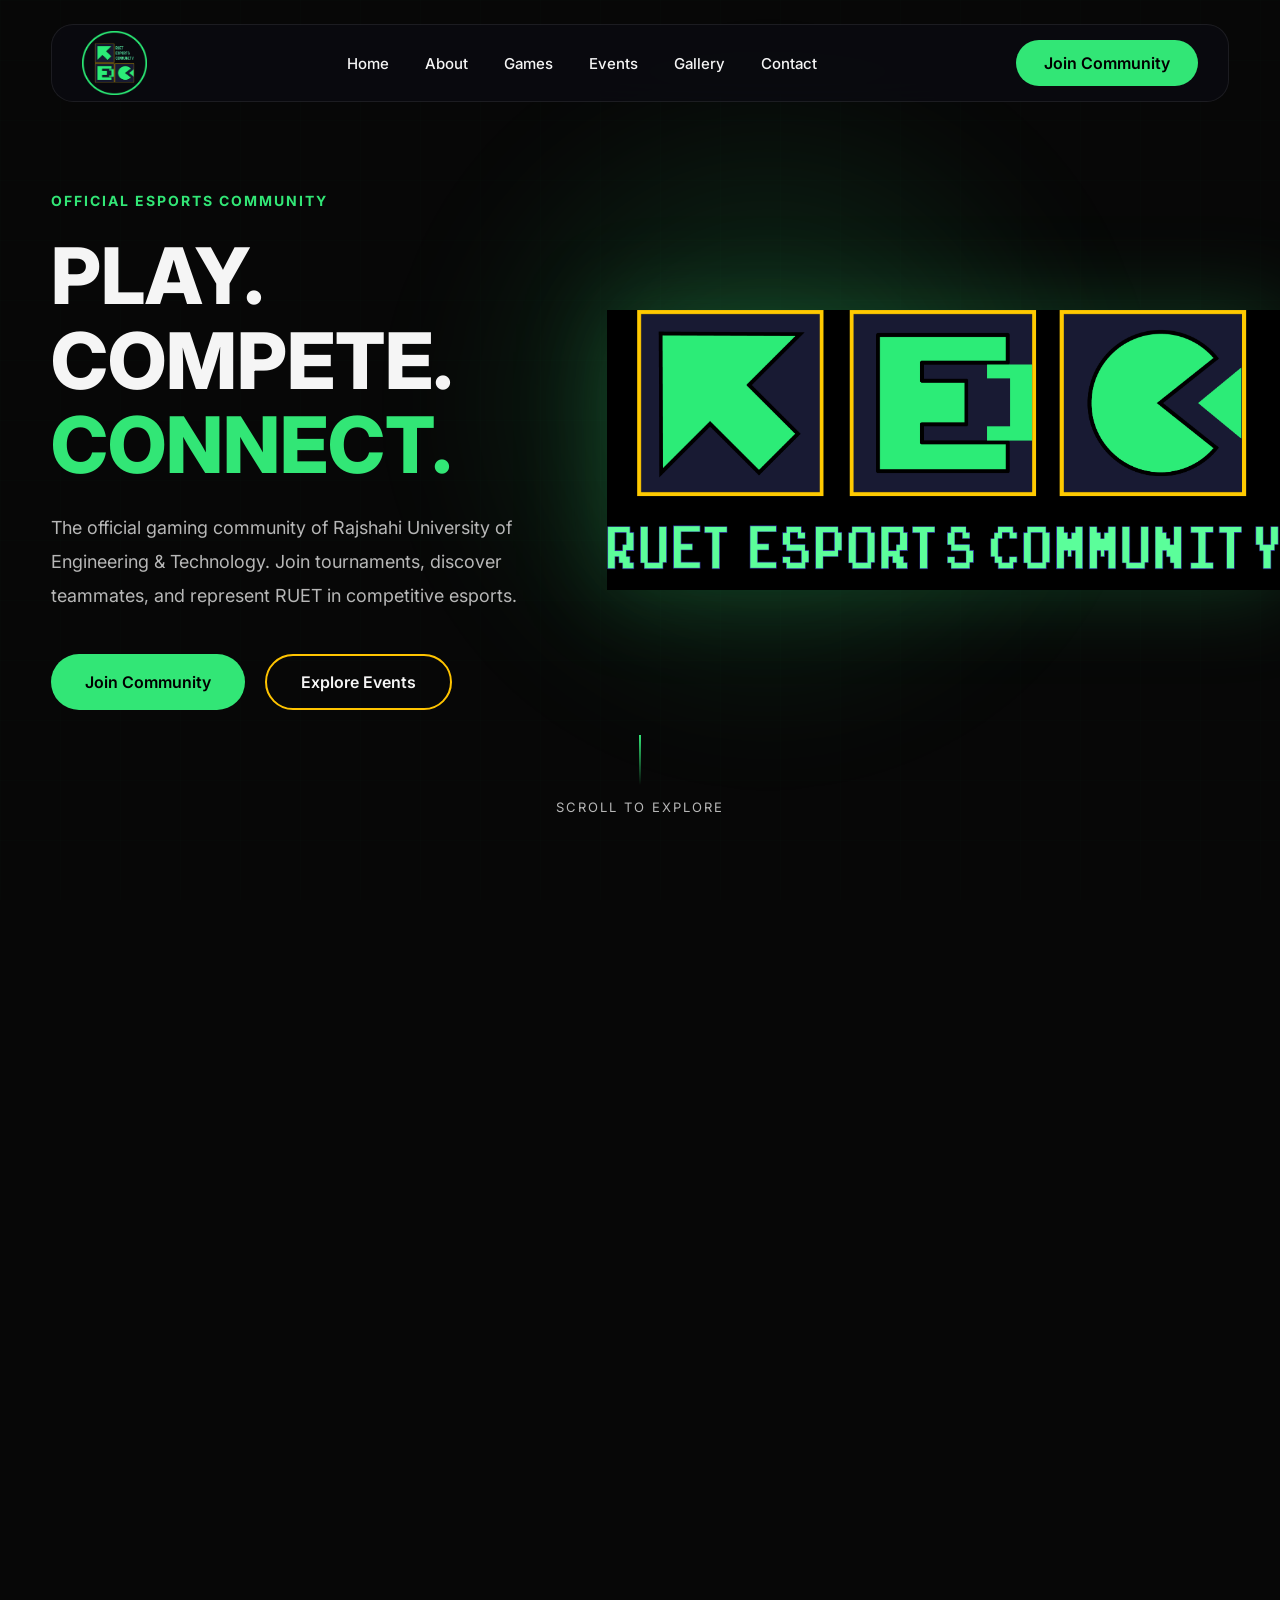
==== index.html @ 5c38d208 "v0.1 - Landing page foundation" ====
<!DOCTYPE html>
<html lang="en">

<head>
    <!-- =========================
         BASIC META
    ========================== -->
    <meta charset="UTF-8">
    <meta name="viewport" content="width=device-width, initial-scale=1.0">

    <title>RUET Esports Community</title>

    <meta name="description"
        content="Official website of RUET Esports Community. Join tournaments, events and represent RUET in competitive esports.">

    <!-- =========================
         GOOGLE FONTS
    ========================== -->

    <link rel="preconnect" href="https://fonts.googleapis.com">

    <link rel="preconnect"
        href="https://fonts.gstatic.com"
        crossorigin>

    <link href="https://fonts.googleapis.com/css2?family=Inter:wght@300;400;500;600;700;800&family=Press+Start+2P&display=swap"
        rel="stylesheet">

    <!-- =========================
         CSS
    ========================== -->

    <link rel="stylesheet" href="css/style.css">

    <link rel="stylesheet" href="css/responsive.css">

</head>

<body>

    <!-- ===========================================
                    HEADER
    ============================================ -->

    <header class="header">

        <div class="container">

            <nav class="navbar">

                <!-- Logo -->

                <a href="#" class="logo">

                    <img src="assets/logo/rec-circle.png"
                        alt="REC Logo">

                </a>

                <!-- Navigation -->

                <ul class="nav-menu">

                    <li><a href="#hero">Home</a></li>

                    <li><a href="#about">About</a></li>

                    <li><a href="#games">Games</a></li>

                    <li><a href="#events">Events</a></li>

                    <li><a href="#gallery">Gallery</a></li>

                    <li><a href="#contact">Contact</a></li>

                </ul>

                <!-- CTA -->

                <a href="#" class="btn btn-nav">

                    Join Community

                </a>

            </nav>

        </div>

    </header>

    <!-- ===========================================
                    MAIN
    ============================================ -->

    <main>

        <!-- =======================================
                    HERO
        ======================================== -->

        <section id="hero" class="hero">

            <!-- Background -->

            <div class="hero-grid"></div>

            <div class="hero-glow"></div>

            <div class="container hero-wrapper">

                <!-- Left Side -->

                <div class="hero-content">

                    <span class="hero-tag">

                        OFFICIAL ESPORTS COMMUNITY

                    </span>

                    <h1>

                        PLAY.<br>

                        COMPETE.<br>

                        <span>CONNECT.</span>

                    </h1>

                    <p>

                        The official gaming community of Rajshahi University
                        of Engineering & Technology.

                        Join tournaments, discover teammates, and represent
                        RUET in competitive esports.

                    </p>

                    <div class="hero-buttons">

                        <a href="#contact" class="btn btn-primary">

                            Join Community

                        </a>

                        <a href="#events" class="btn btn-secondary">

                            Explore Events

                        </a>

                    </div>

                </div>

                <!-- Right Side -->

                <div class="hero-image">

                    <img src="assets/logo/rec-horizontal.png"
                        alt="RUET Esports Community">

                </div>

            </div>

            <!-- Scroll -->

            <div class="scroll-down">

                <span></span>

                <p>Scroll To Explore</p>

            </div>

        </section>

        <!-- =======================================
            ABOUT
        ======================================== -->

        <section id="about">

        </section>

        <!-- =======================================
            GAMES
        ======================================== -->

        <section id="games">

        </section>

        <!-- =======================================
            EVENTS
        ======================================== -->

        <section id="events">

        </section>

        <!-- =======================================
            GALLERY
        ======================================== -->

        <section id="gallery">

        </section>

        <!-- =======================================
            CONTACT
        ======================================== -->

        <section id="contact">

        </section>

    </main>

    <!-- ===========================================
                    FOOTER
    ============================================ -->

    <footer>

    </footer>

    <!-- ===========================================
                    JAVASCRIPT
    ============================================ -->

    <script src="js/main.js"></script>

</body>

</html>
---- css/style.css ----
/* =====================================================
   RUET ESPORTS COMMUNITY
   Version 0.1
   Main Stylesheet
===================================================== */

/* ===========================
   GOOGLE FONTS
=========================== */

@import url('https://fonts.googleapis.com/css2?family=Inter:wght@300;400;500;600;700;800&family=Press+Start+2P&display=swap');

/* ===========================
   CSS VARIABLES
=========================== */

:root{

    --bg:#070707;
    --bg-secondary:#10131E;

    --surface:#171B29;

    --primary:#32E676;
    --primary-dark:#1CC45C;

    --gold:#FFC400;

    --white:#F5F5F5;
    --gray:#B7B7B7;

    --container:1200px;

    --radius:18px;

    --transition:.35s ease;

}

/* ===========================
   RESET
=========================== */

*{

    margin:0;
    padding:0;
    box-sizing:border-box;

}

html{

    scroll-behavior:smooth;

}

body{

    font-family:"Inter",sans-serif;

    background:var(--bg);

    color:var(--white);

    overflow-x:hidden;

}

/* ===========================
   GLOBAL
=========================== */

img{

    display:block;

    max-width:100%;

}

a{

    text-decoration:none;

    color:inherit;

}

ul{

    list-style:none;

}

.container{

    width:min(92%,var(--container));

    margin:auto;

}

section{

    position:relative;

    padding:120px 0;

}

/* ===========================
   BUTTONS
=========================== */

.btn{

    display:inline-flex;

    align-items:center;

    justify-content:center;

    transition:var(--transition);

    cursor:pointer;

    font-weight:600;

}

.btn-primary{

    padding:16px 34px;

    border-radius:999px;

    background:var(--primary);

    color:#000;

}

.btn-primary:hover{

    transform:translateY(-4px);

    box-shadow:0 0 30px rgba(50,230,118,.35);

}

.btn-secondary{

    padding:16px 34px;

    border:2px solid var(--gold);

    border-radius:999px;

}

.btn-secondary:hover{

    background:var(--gold);

    color:#000;

}

/* ===========================
   HEADER
=========================== */

.header{

    position:fixed;

    top:24px;

    width:100%;

    left:0;

    z-index:999;

}

/* ===========================
   NAVBAR
=========================== */

.navbar{

    height:78px;

    display:flex;

    align-items:center;

    justify-content:space-between;

    padding:0 30px;

    background:rgba(12,12,18,.72);

    backdrop-filter:blur(16px);

    border-radius:22px;

    border:1px solid rgba(255,255,255,.08);

}

.logo img{

    width:65px;

    transition:var(--transition);

}

.logo:hover img{

    transform:scale(1.05);

}

.nav-menu{

    display:flex;

    align-items:center;

    gap:36px;

}

.nav-menu a{

    font-size:15px;

    font-weight:500;

    position:relative;

    transition:var(--transition);

}

.nav-menu a:hover{

    color:var(--primary);

}

.nav-menu a::after{

    content:"";

    position:absolute;

    left:0;

    bottom:-8px;

    width:0;

    height:2px;

    background:var(--primary);

    transition:var(--transition);

}

.nav-menu a:hover::after{

    width:100%;

}

.btn-nav{

    padding:13px 28px;

    border-radius:999px;

    background:var(--primary);

    color:#000;

}

.btn-nav:hover{

    transform:translateY(-3px);

    box-shadow:0 0 28px rgba(50,230,118,.3);

}

/* ===========================
   HERO
=========================== */

.hero{

    min-height:100vh;

    display:flex;

    align-items:center;

    overflow:hidden;

}

.hero-wrapper{

    display:grid;

    grid-template-columns:42% 58%;

    align-items:center;

    gap:60px;

}

.hero-content{

    position:relative;

    z-index:2;

}

.hero-tag{

    color:var(--primary);

    letter-spacing:2px;

    font-size:14px;

    font-weight:700;

}

.hero h1{

    font-size:78px;

    line-height:1.08;

    margin:24px 0;

    font-weight:800;

}

.hero h1 span{

    color:var(--primary);

}

.hero p{

    color:var(--gray);

    line-height:1.9;

    font-size:18px;

    max-width:520px;

    margin-bottom:40px;

}

.hero-buttons{

    display:flex;

    gap:20px;

}

.hero-image{

    position:relative;

    display:flex;

    justify-content:center;

    align-items:center;

}

.hero-image img{

    width:680px;

    animation:float 6s ease-in-out infinite;

    filter:drop-shadow(0 0 45px rgba(50,230,118,.22));

    z-index:2;

}

/* ===========================
   HERO BACKGROUND
=========================== */

.hero-grid{

    position:absolute;

    inset:0;

    background:

    linear-gradient(rgba(50,230,118,.05) 1px,transparent 1px),

    linear-gradient(90deg,rgba(50,230,118,.05) 1px,transparent 1px);

    background-size:60px 60px;

    opacity:.22;

}

.hero-glow{

    position:absolute;

    width:700px;

    height:700px;

    left:60%;

    top:45%;

    transform:translate(-50%,-50%);

    border-radius:50%;

    background:radial-gradient(circle,

    rgba(50,230,118,.18),

    transparent 70%);

    filter:blur(45px);

    pointer-events:none;

    z-index:0;

}

/* ===========================
   SCROLL
=========================== */

.scroll-down{

    position:absolute;

    left:50%;

    bottom:40px;

    transform:translateX(-50%);

    display:flex;

    flex-direction:column;

    align-items:center;

    gap:10px;

}

.scroll-down span{

    width:2px;

    height:50px;

    background:linear-gradient(var(--primary),transparent);

}

.scroll-down p{

    font-size:13px;

    letter-spacing:2px;

    color:var(--gray);

    text-transform:uppercase;

}

/* ===========================
   Navbar Scroll State
=========================== */

.header.scrolled .navbar{

    background:rgba(8,8,12,.92);

    border-color:rgba(50,230,118,.15);

    box-shadow:0 10px 30px rgba(0,0,0,.35);

}
---- css/responsive.css ----
/* =====================================================
   RUET ESPORTS COMMUNITY
   Version 0.1
   Responsive Stylesheet
===================================================== */


/* ==========================================
   Large Laptop
========================================== */

@media (max-width: 1200px){

    .hero h1{

        font-size:64px;

    }

    .hero-image img{

        width:560px;

    }

}


/* ==========================================
   Laptop
========================================== */

@media (max-width: 992px){

    /* ---------- Navbar ---------- */

    .nav-menu{

        display:none;

    }

    .navbar{

        padding:0 24px;

    }

    .logo img{

        height:56px;
        width:auto;

    }

    .btn-nav{

        padding:12px 22px;

    }

    /* ---------- Hero ---------- */

    .hero{

        padding-top:140px;

        padding-bottom:80px;

    }

    .hero-wrapper{

        grid-template-columns:1fr;

        text-align:center;

        gap:60px;

    }

    .hero p{

        max-width:700px;

        margin:0 auto 40px;

    }

    .hero-buttons{

        justify-content:center;

        flex-wrap:wrap;

    }

    .hero-image{

        order:-1;

    }

    .hero-image img{

        width:100%;
        max-width:520px;

    }

}


/* ==========================================
   Tablet
========================================== */

@media (max-width:768px){

    .navbar{

        height:72px;

    }

    .logo img{

        height:50px;

    }

    .btn-nav{

        font-size:14px;

        padding:10px 18px;

    }

    .hero h1{

        font-size:54px;

    }

    .hero p{

        font-size:17px;

    }

    .hero-buttons{

        flex-direction:column;

        align-items:center;

    }

    .btn-primary,
    .btn-secondary{

        width:260px;

    }

}


/* ==========================================
   Mobile
========================================== */

@media (max-width:576px){

    .container{

        width:92%;

    }

    .navbar{

        padding:0 16px;

    }

    .logo img{

        height:44px;

    }

    .btn-nav{

        display:none;

    }

    .hero{

        padding-top:120px;

    }

    .hero h1{

        font-size:42px;

    }

    .hero-tag{

        font-size:12px;

    }

    .hero p{

        font-size:16px;

        line-height:1.8;

    }

    .hero-image img{

        max-width:360px;

    }

    .scroll-down{

        display:none;

    }

}
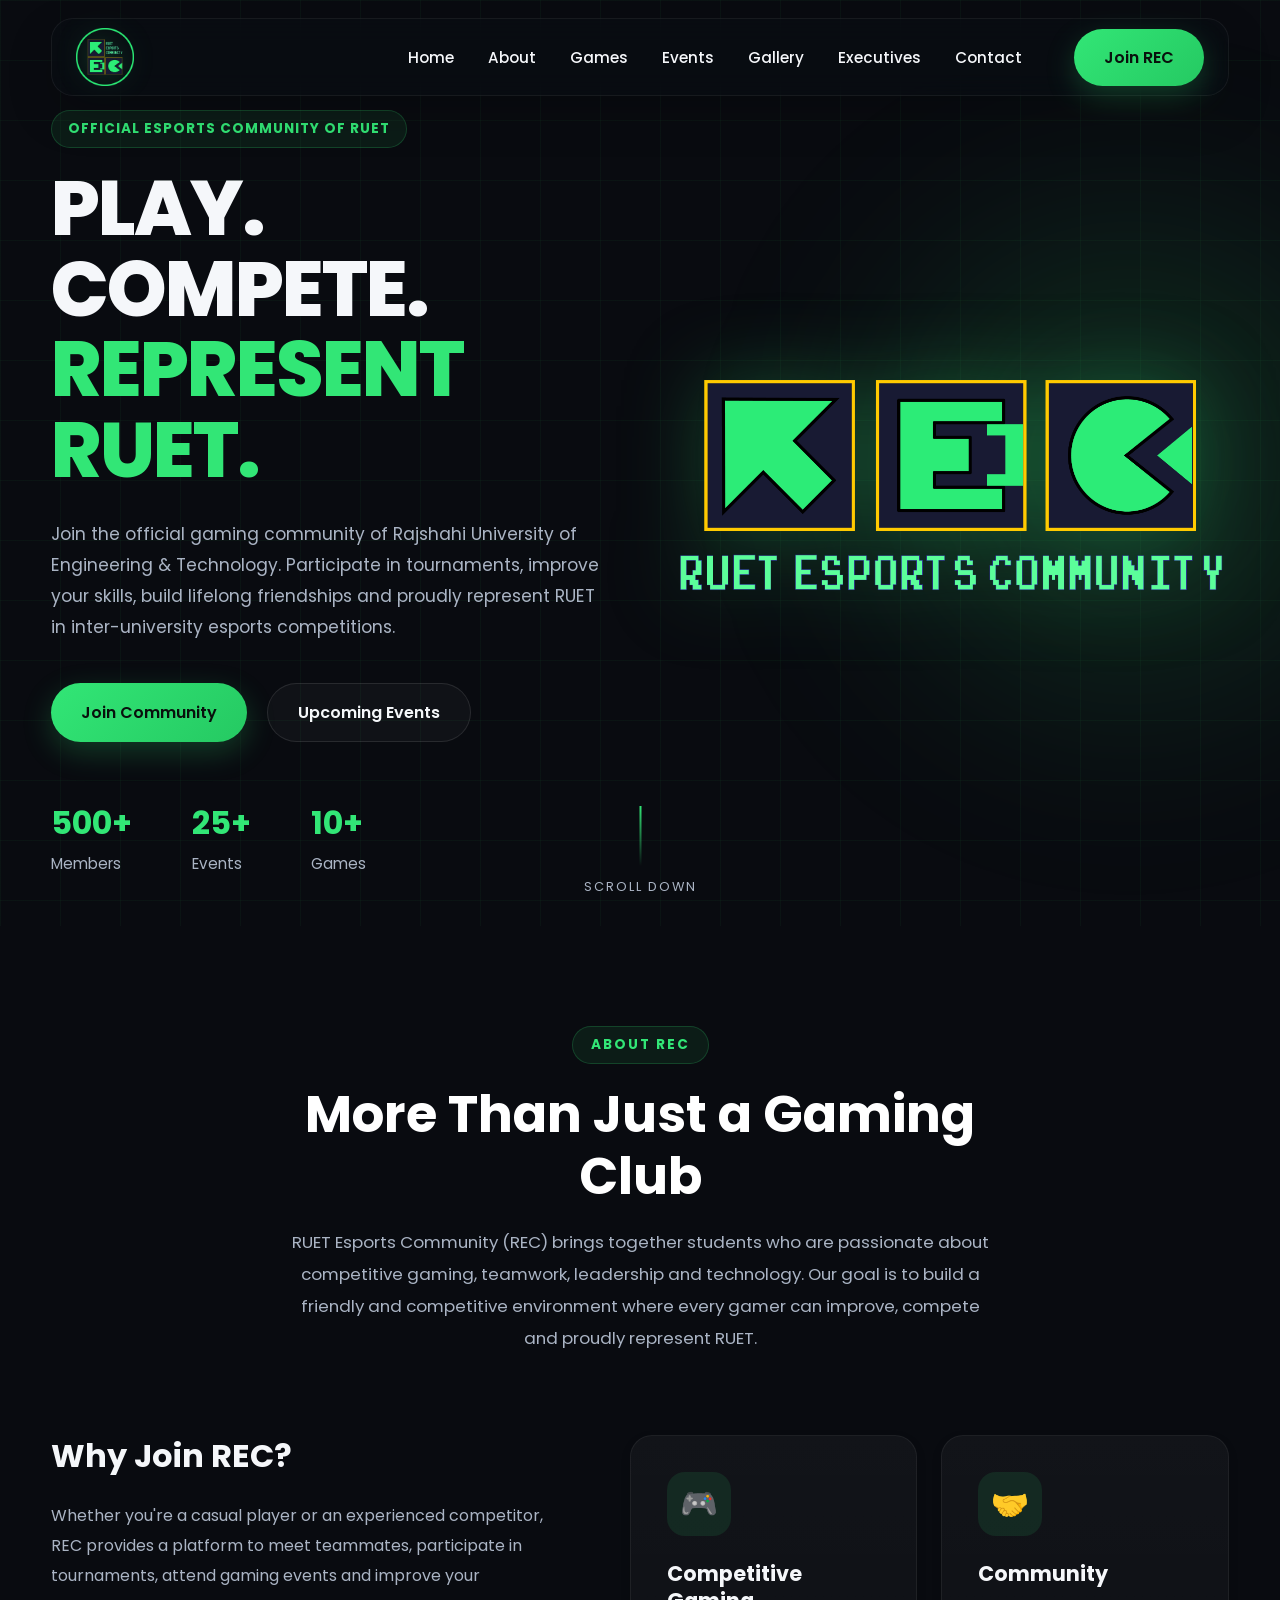
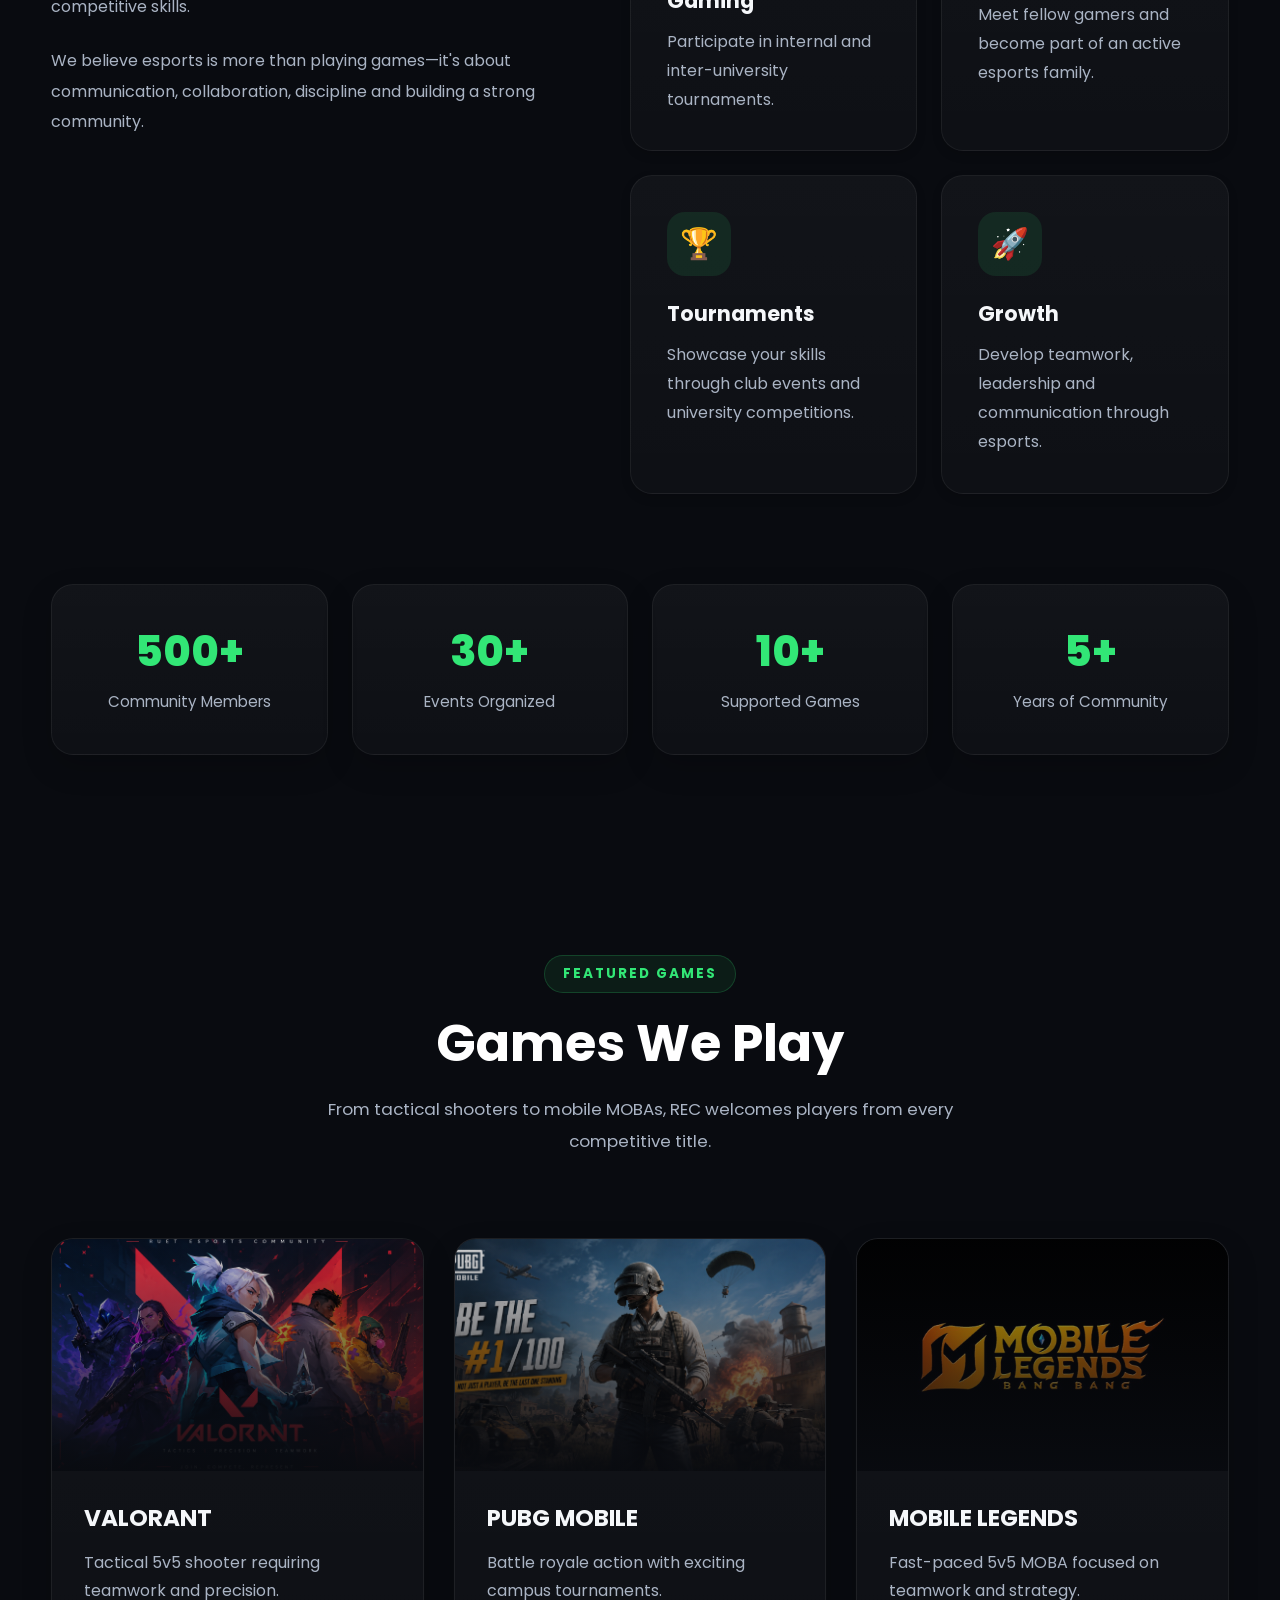
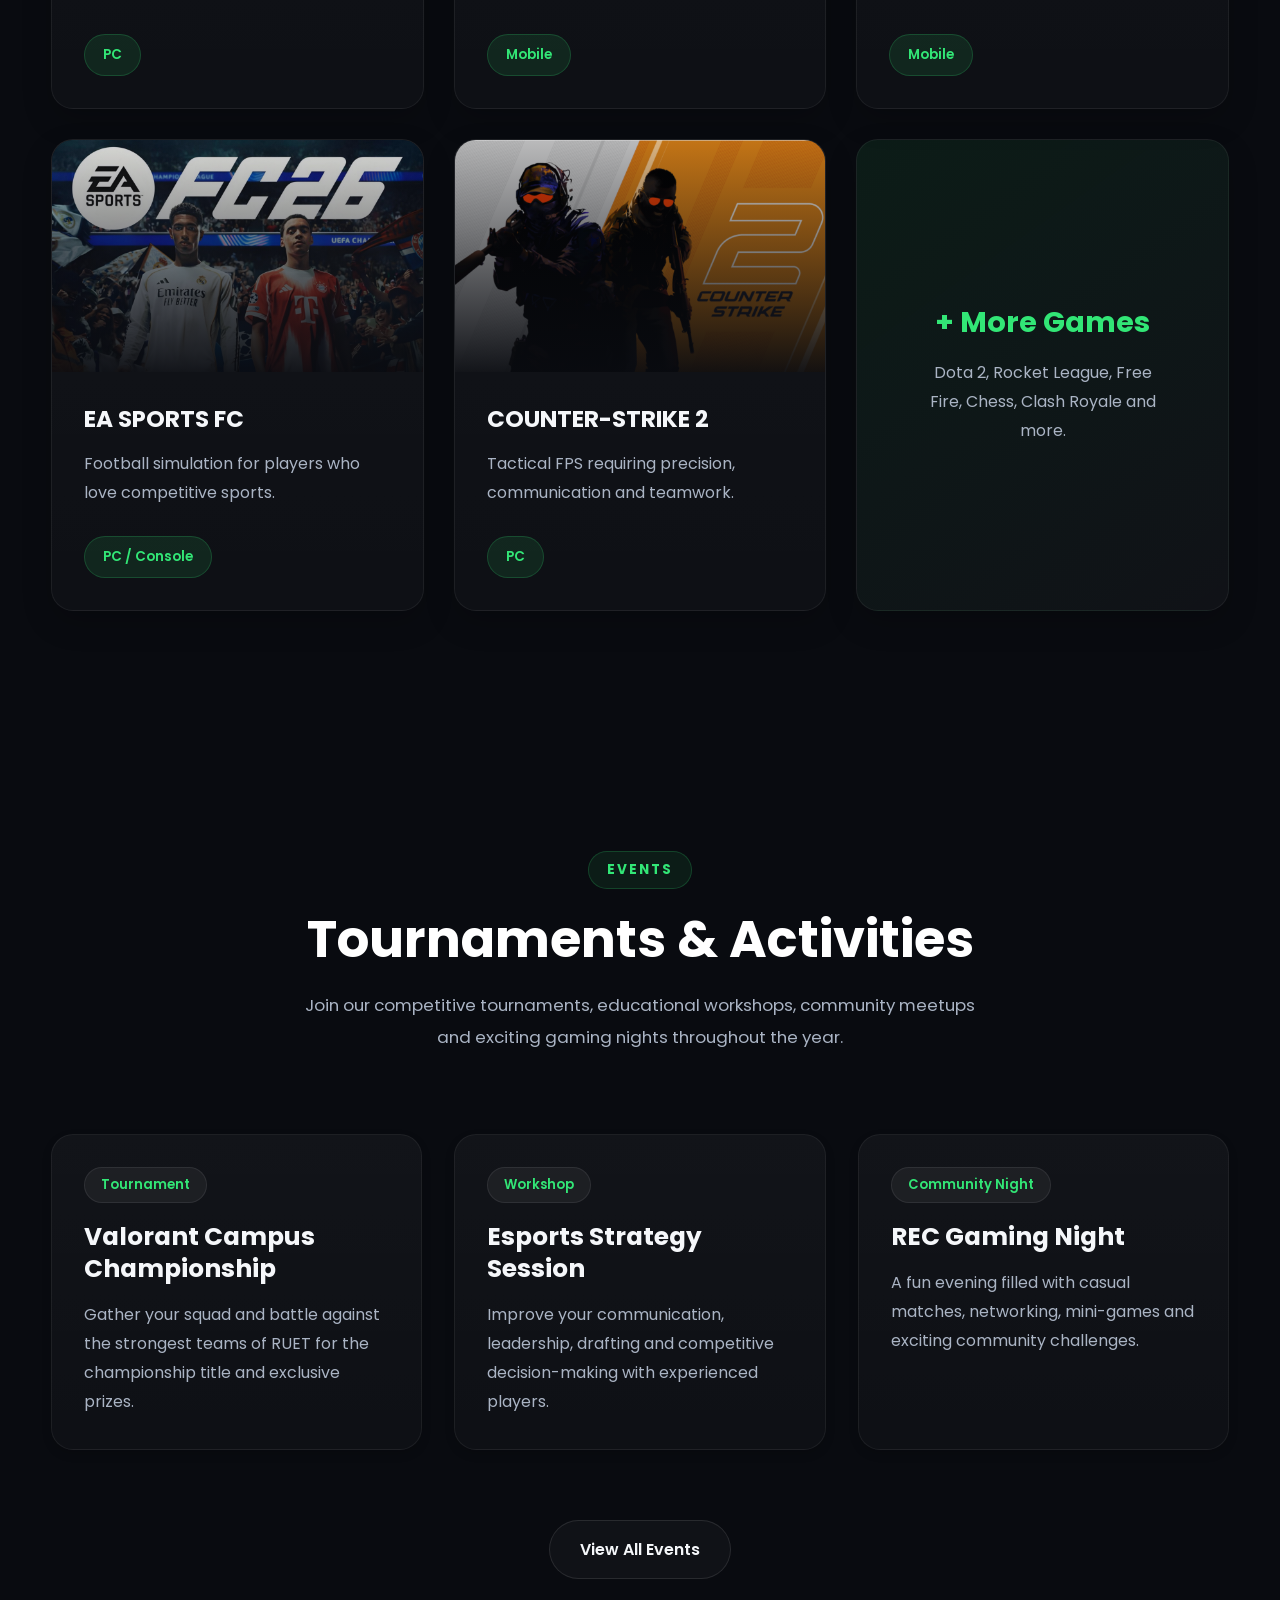
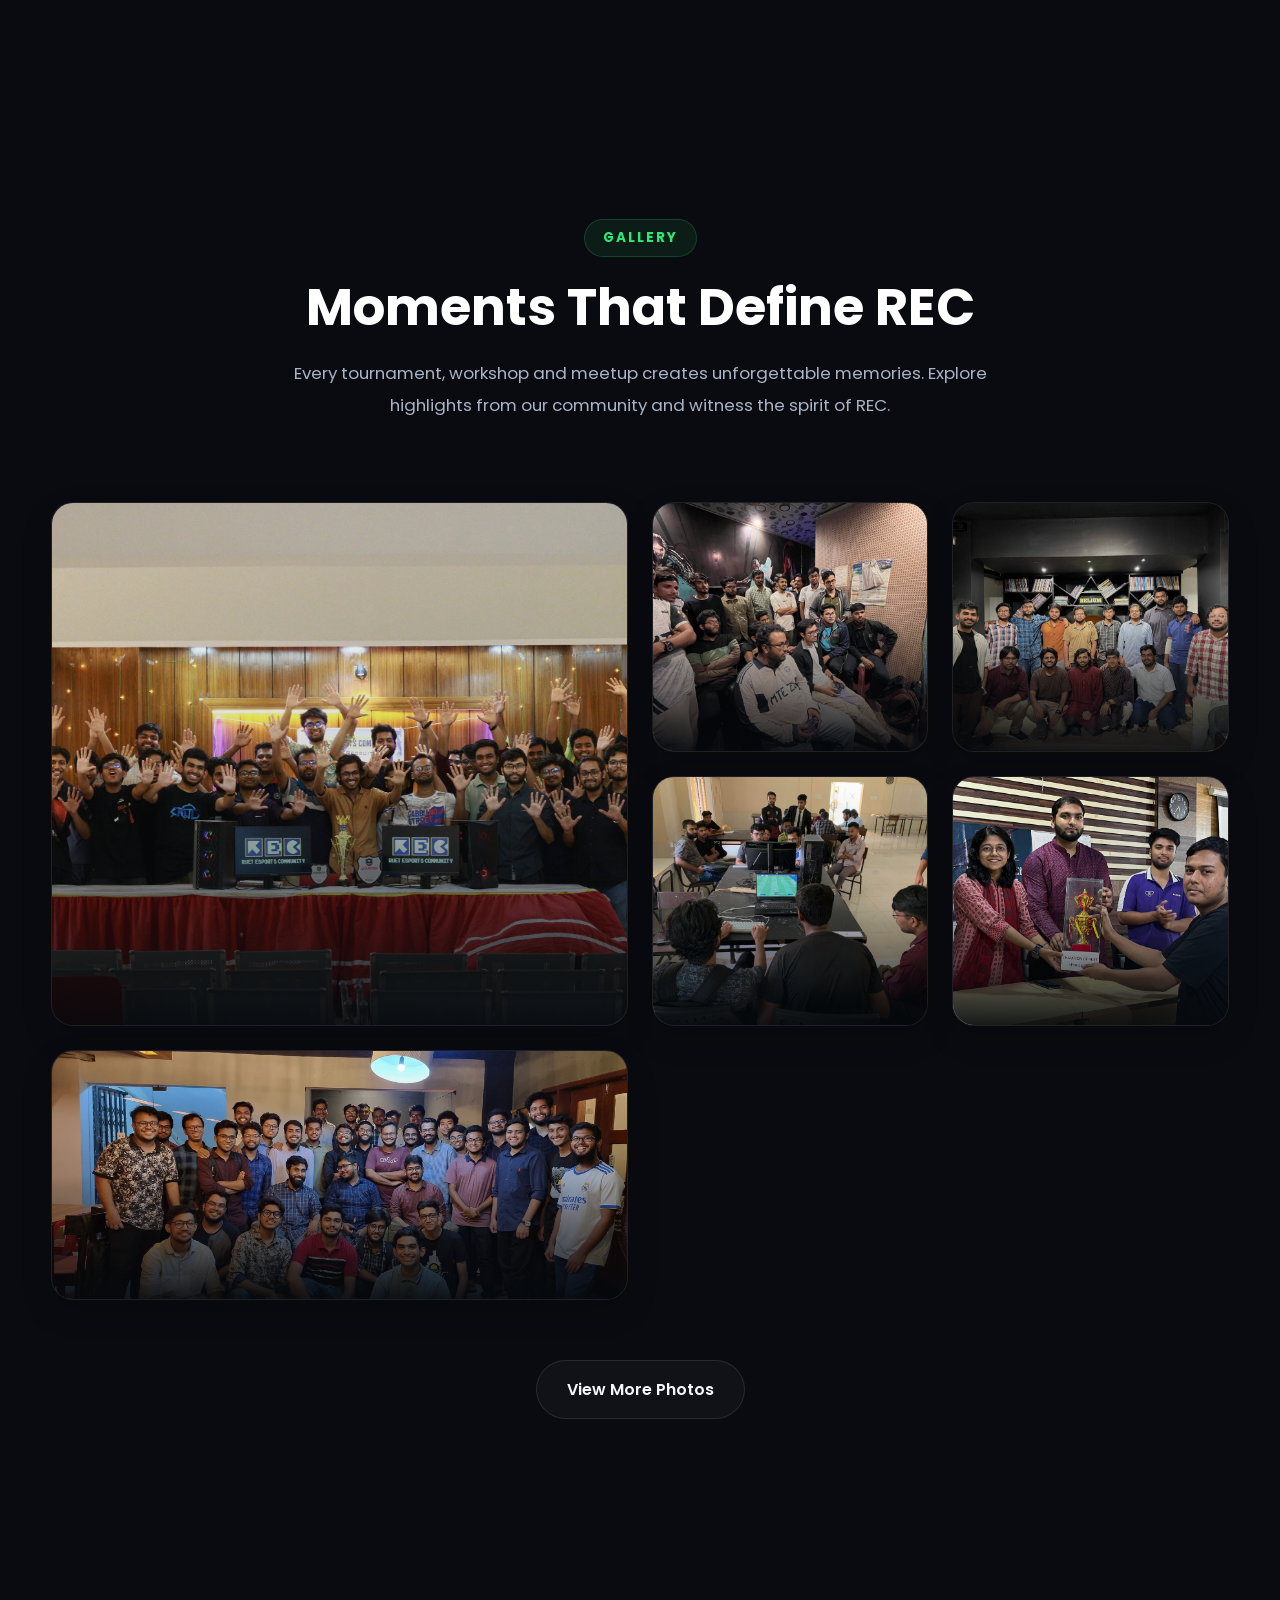
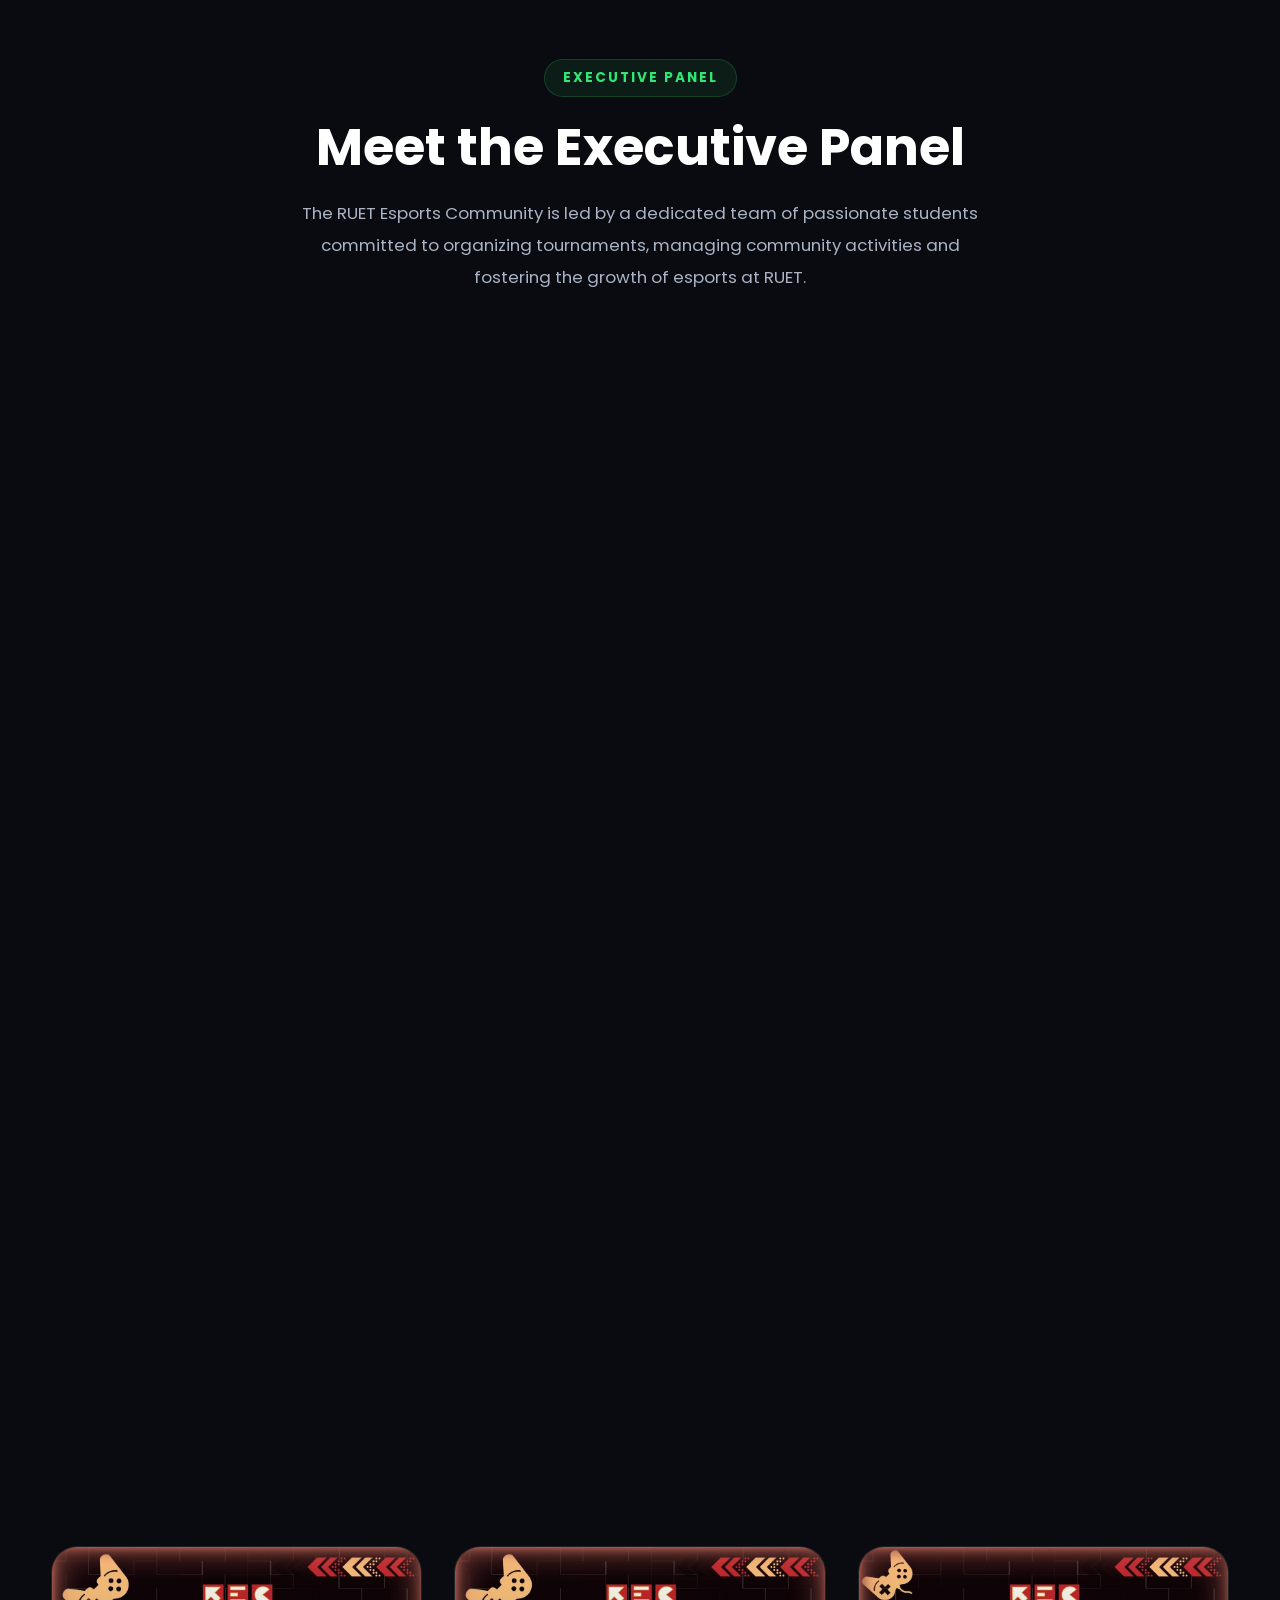
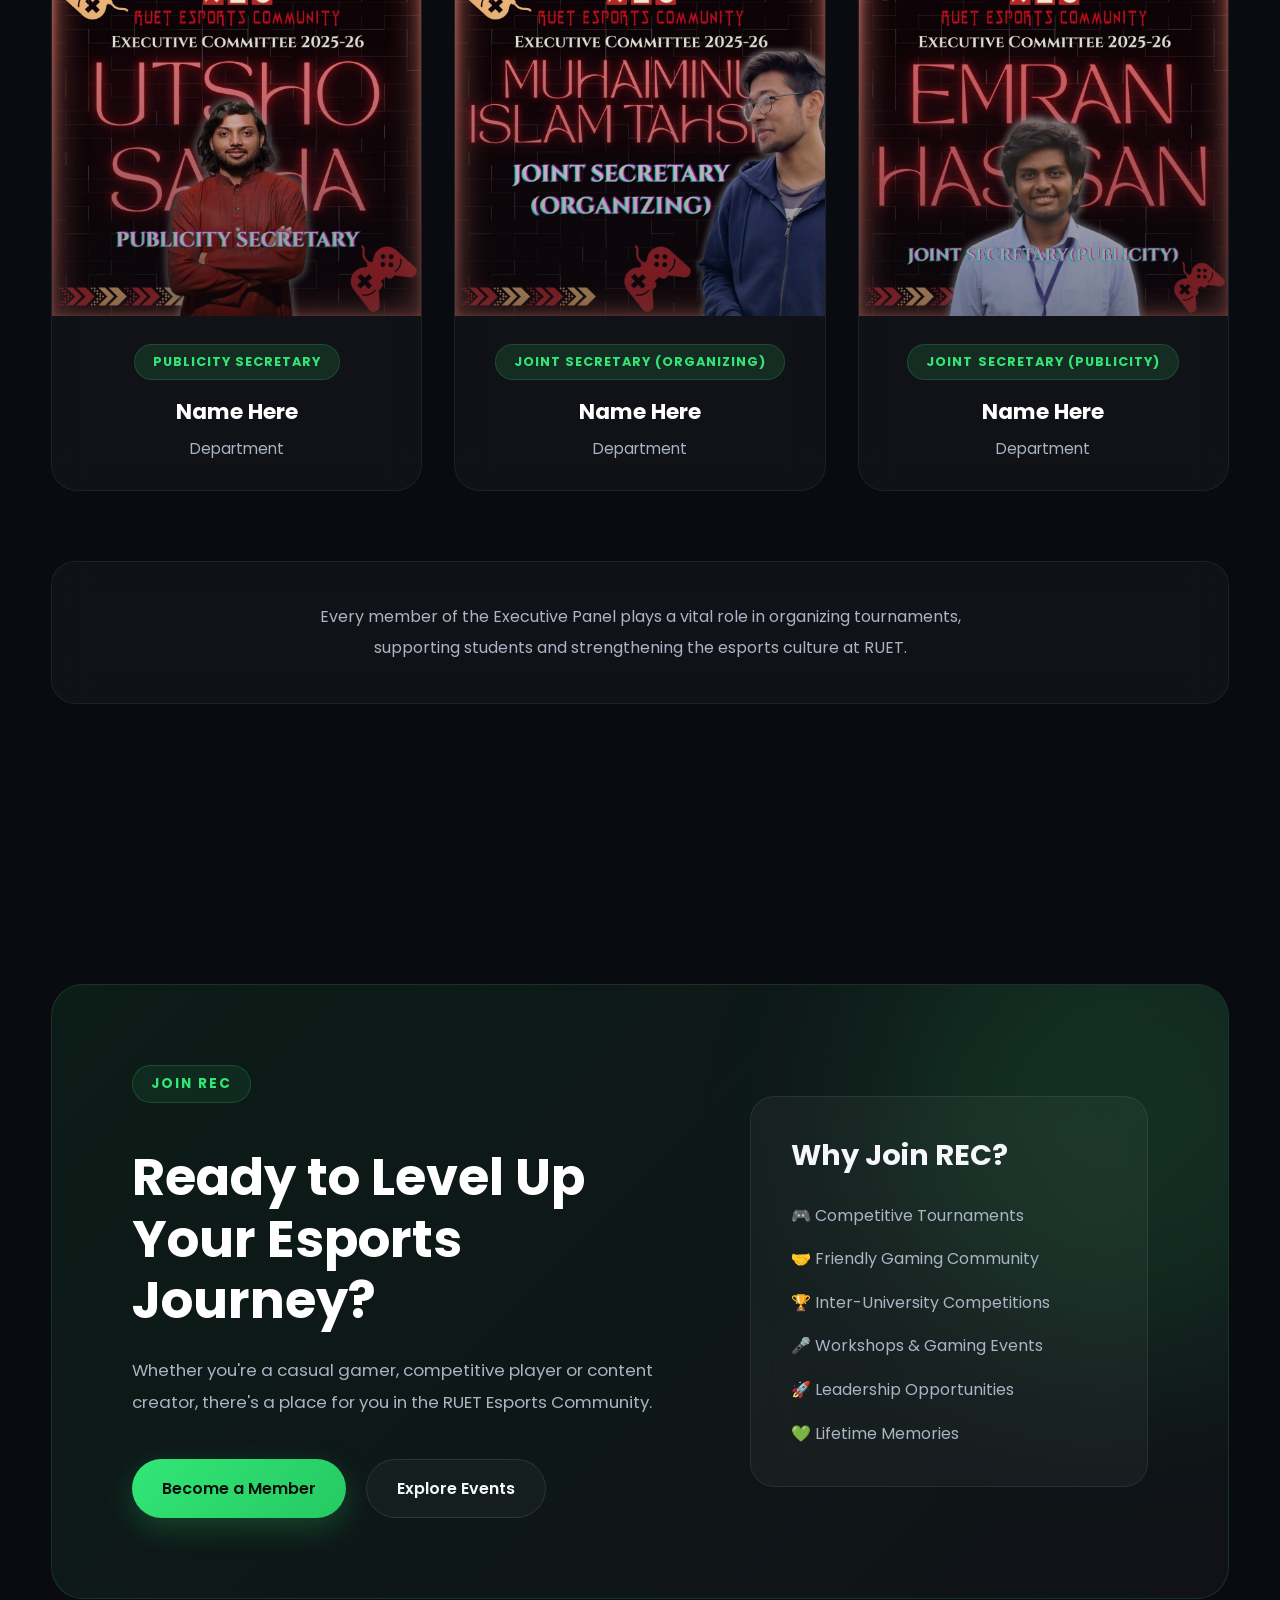
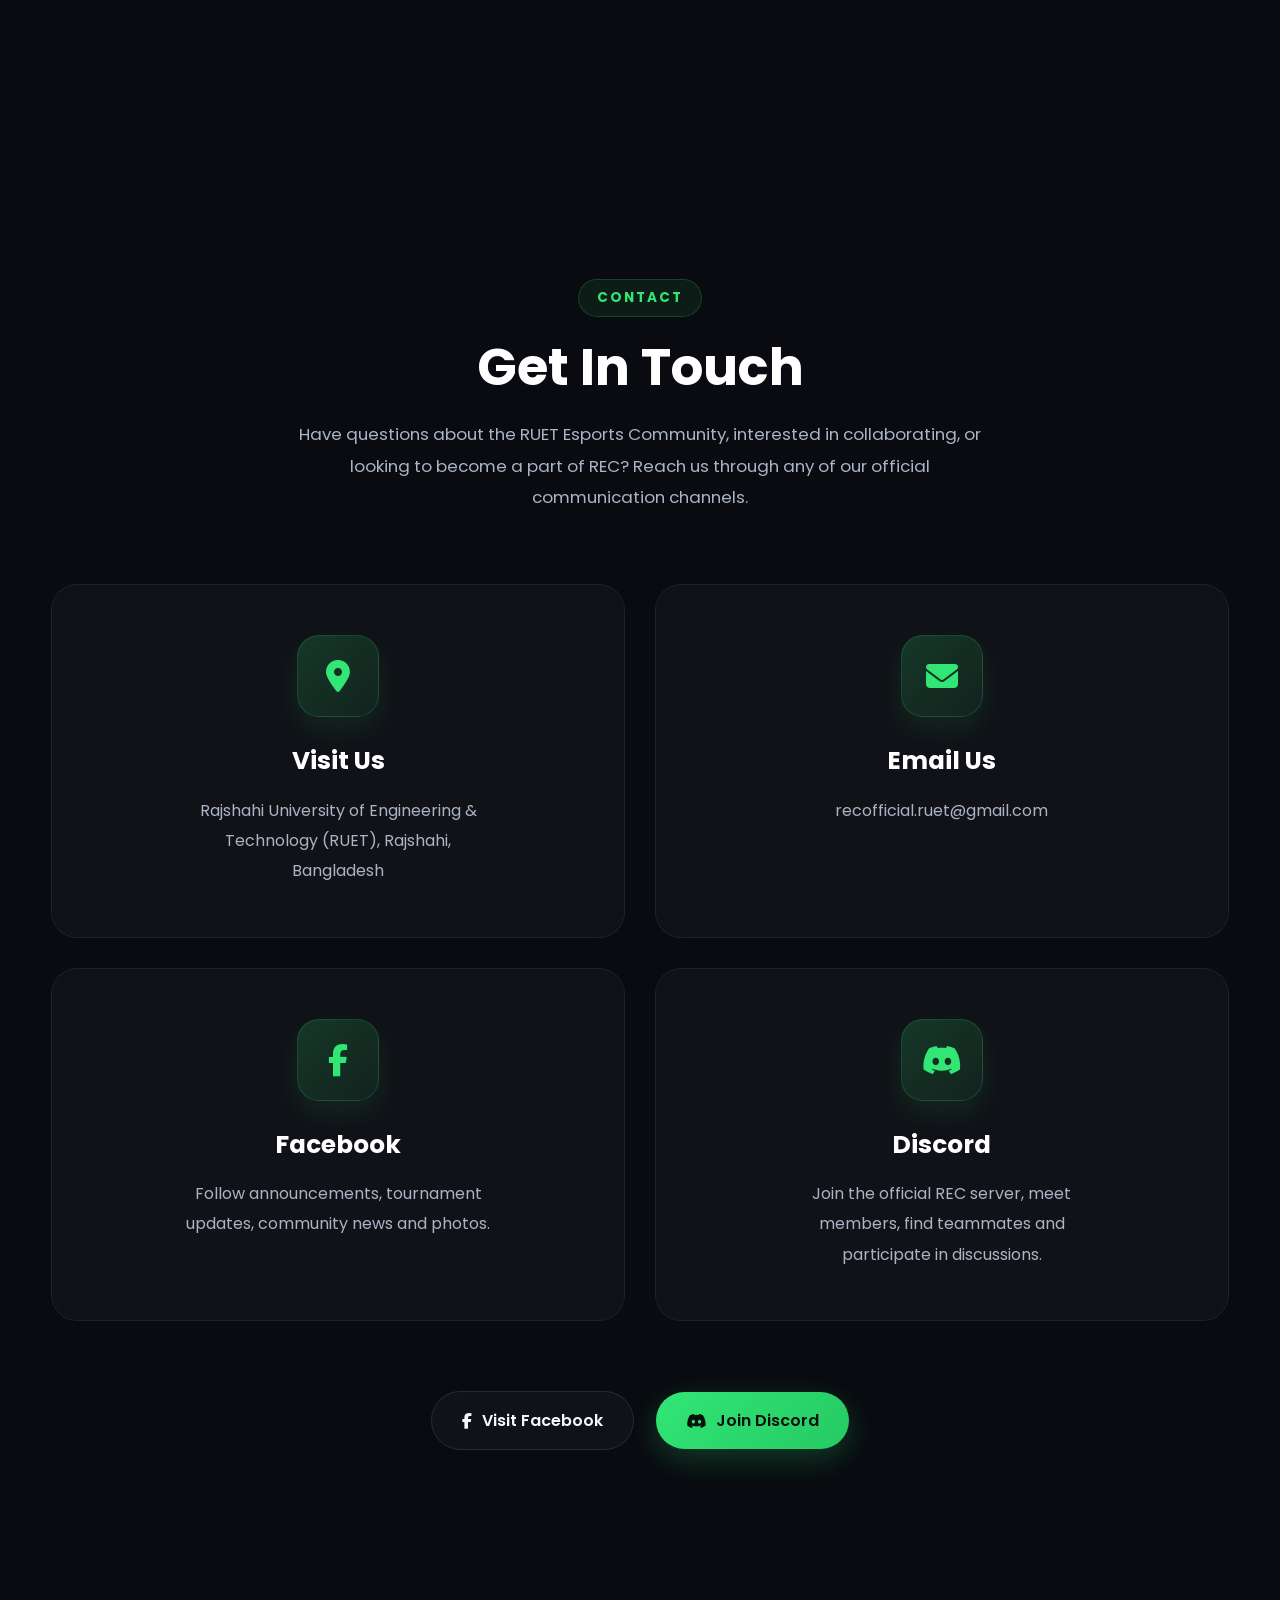
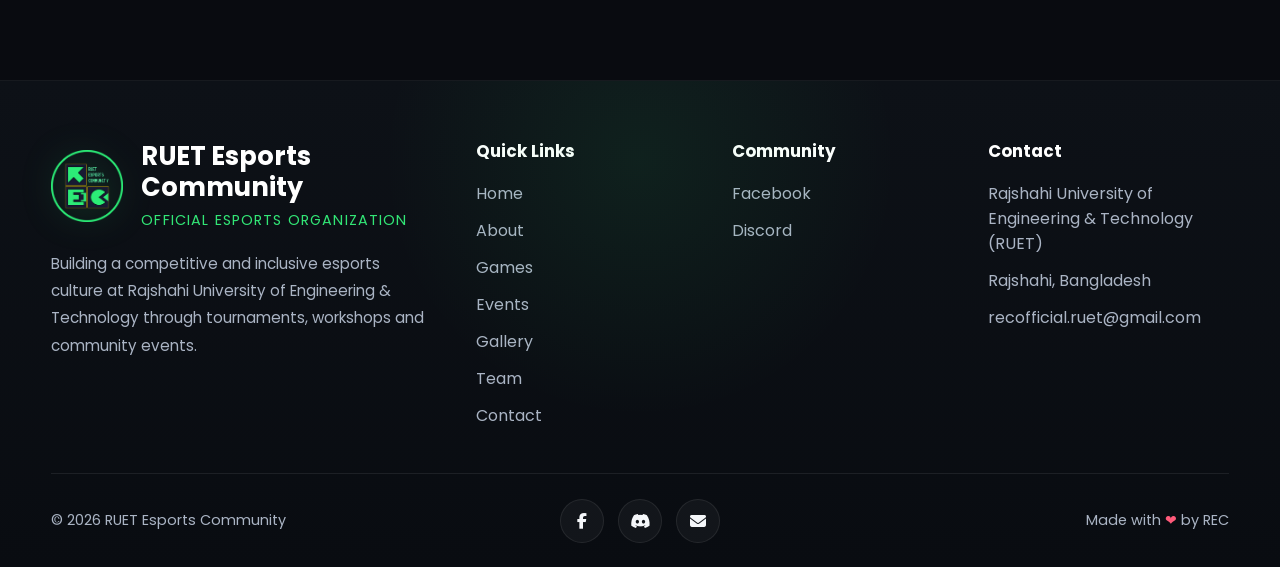
==== commit 4f21cd78: "Initial release" ====
--- a/index.html
+++ b/index.html
@@ -2,239 +2,1902 @@
 <html lang="en">
 
 <head>
-    <!-- =========================
-         BASIC META
-    ========================== -->
+
+    <!-- ==========================================
+         Meta
+    =========================================== -->
+
     <meta charset="UTF-8">
-    <meta name="viewport" content="width=device-width, initial-scale=1.0">
+
+    <meta
+        name="viewport"
+        content="width=device-width, initial-scale=1.0">
+
+    <meta
+        name="description"
+        content="Official website of RUET Esports Community (REC).">
+
+    <meta
+        name="keywords"
+        content="RUET, Esports, Gaming, Community, Bangladesh">
+
+    <meta
+        name="author"
+        content="RUET Esports Community">
 
     <title>RUET Esports Community</title>
 
-    <meta name="description"
-        content="Official website of RUET Esports Community. Join tournaments, events and represent RUET in competitive esports.">
-
-    <!-- =========================
-         GOOGLE FONTS
-    ========================== -->
-
-    <link rel="preconnect" href="https://fonts.googleapis.com">
+    <!-- ==========================================
+         Google Fonts
+    =========================================== -->
 
     <link rel="preconnect"
-        href="https://fonts.gstatic.com"
-        crossorigin>
-
-    <link href="https://fonts.googleapis.com/css2?family=Inter:wght@300;400;500;600;700;800&family=Press+Start+2P&display=swap"
+          href="https://fonts.googleapis.com">
+
+    <link rel="preconnect"
+          href="https://fonts.gstatic.com"
+          crossorigin>
+
+    <link
+        href="https://fonts.googleapis.com/css2?family=Poppins:wght@300;400;500;600;700;800&display=swap"
         rel="stylesheet">
 
-    <!-- =========================
-         CSS
-    ========================== -->
-
-    <link rel="stylesheet" href="css/style.css">
-
-    <link rel="stylesheet" href="css/responsive.css">
+    <link
+    rel="stylesheet"
+    href="https://cdnjs.cloudflare.com/ajax/libs/font-awesome/6.7.2/css/all.min.css">    
+
+    <!-- ==========================================
+         Main CSS
+    =========================================== -->
+
+    <link
+        rel="stylesheet"
+        href="css/main.css">
+
+
 
 </head>
 
 <body>
 
-    <!-- ===========================================
-                    HEADER
-    ============================================ -->
-
-    <header class="header">
-
-        <div class="container">
-
-            <nav class="navbar">
-
-                <!-- Logo -->
-
-                <a href="#" class="logo">
-
-                    <img src="assets/logo/rec-circle.png"
-                        alt="REC Logo">
+<!-- =====================================================
+     NAVBAR
+====================================================== -->
+
+<header class="header" id="header">
+
+    <div class="container">
+
+        <nav
+            class="navbar"
+            aria-label="Primary Navigation">
+
+            <!-- Logo -->
+
+            <a
+                href="#hero"
+                class="navbar__logo"
+                aria-label="RUET Esports Community">
+
+                <img
+                    src="assets/logo/rec-circle.png"
+                    alt="RUET Esports Community Logo">
+
+            </a>
+
+
+            <!-- Navigation -->
+
+            <ul
+                class="navbar__menu"
+                id="navbarMenu">
+
+                <li class="navbar__item">
+
+                    <a
+                        href="#hero"
+                        class="navbar__link active">
+
+                        Home
+
+                    </a>
+
+                </li>
+
+                <li class="navbar__item">
+
+                    <a
+                        href="#about"
+                        class="navbar__link">
+
+                        About
+
+                    </a>
+
+                </li>
+
+                <li class="navbar__item">
+
+                    <a
+                        href="#games"
+                        class="navbar__link">
+
+                        Games
+
+                    </a>
+
+                </li>
+
+                <li class="navbar__item">
+
+                    <a
+                        href="#events"
+                        class="navbar__link">
+
+                        Events
+
+                    </a>
+
+                </li>
+
+                <li class="navbar__item">
+
+                    <a
+                        href="#gallery"
+                        class="navbar__link">
+
+                        Gallery
+
+                    </a>
+
+                </li>
+
+                <li class="navbar__item">
+
+                    <a
+                        href="#team"
+                        class="navbar__link">
+
+                        Executives
+
+                    </a>
+
+                </li>
+
+                <li class="navbar__item">
+
+                    <a
+                        href="#contact"
+                        class="navbar__link">
+
+                        Contact
+
+                    </a>
+
+                </li>
+
+            </ul>
+
+
+            <!-- CTA -->
+
+            <a
+
+                href="https://docs.google.com/forms/d/e/1FAIpQLSeCxrvzvGGfWCeUoxum2o2wmXMyNfwqw_TQV_AgvWT2XFNBYQ/viewform"
+
+                target="_blank"
+
+                rel="noopener noreferrer"
+
+                class="button button--primary navbar__button">
+
+                Join REC
+
+            </a>
+
+
+            <!-- Mobile Toggle -->
+
+            <button
+
+                id="navbarToggle"
+
+                class="navbar__toggle"
+
+                aria-label="Toggle navigation"
+
+                aria-controls="navbarMenu"
+
+                aria-expanded="false">
+
+                <span></span>
+                <span></span>
+                <span></span>
+
+            </button>
+
+        </nav>
+        <div
+            class="navbar__overlay"
+            id="navbarOverlay">
+        </div>
+
+    </div>
+
+</header>
+<!-- =====================================================
+     HERO
+====================================================== -->
+
+<section
+    id="hero"
+    class="hero">
+
+    <div class="hero__grid"></div>
+
+    <div class="hero__glow"></div>
+
+    <div class="hero__particles"></div>
+
+    <div class="container">
+
+        <div class="hero__wrapper">
+
+            <div class="hero__content">
+
+                <span class="hero__tag">
+
+                    OFFICIAL ESPORTS COMMUNITY OF RUET
+
+                </span>
+
+                <h1 class="hero__title">
+
+                    PLAY.<br>
+
+                    COMPETE.<br>
+
+                    <span>REPRESENT RUET.</span>
+
+                </h1>
+
+                <p class="hero__description">
+
+                    Join the official gaming community of
+                    Rajshahi University of Engineering &
+                    Technology.
+
+                    Participate in tournaments, improve your
+                    skills, build lifelong friendships and
+                    proudly represent RUET in inter-university
+                    esports competitions.
+
+                </p>
+
+                <div class="hero__buttons">
+
+                    <a
+                        href="#contact"
+                        class="button button--primary">
+
+                        Join Community
+
+                    </a>
+
+                    <a
+                        href="#events"
+                        class="button button--secondary">
+
+                        Upcoming Events
+
+                    </a>
+
+                </div>
+
+                <div class="hero__stats">
+
+                    <div class="hero__stat">
+
+                        <h3>500+</h3>
+
+                        <span>Members</span>
+
+                    </div>
+
+                    <div class="hero__stat">
+
+                        <h3>25+</h3>
+
+                        <span>Events</span>
+
+                    </div>
+
+                    <div class="hero__stat">
+
+                        <h3>10+</h3>
+
+                        <span>Games</span>
+
+                    </div>
+
+                </div>
+
+            </div>
+
+            <div class="hero__visual">
+
+                <div class="hero__logo">
+
+                    <img
+                        src="assets/logo/rec-horizontal.png"
+                        alt="RUET Esports Community">
+
+                </div>
+
+            </div>
+
+        </div>
+
+    </div>
+
+    <div class="hero__scroll">
+
+        <span class="hero__scroll-line"></span>
+
+        <span class="hero__scroll-text">
+
+            Scroll Down
+
+        </span>
+
+    </div>
+
+</section>
+
+<!-- =====================================================
+     ABOUT
+====================================================== -->
+
+<section id="about" class="about">
+
+    <div class="container">
+
+        <div class="section-header">
+
+            <span class="section-tag">
+                ABOUT REC
+            </span>
+
+            <h2 class="section-title">
+                More Than Just a Gaming Club
+            </h2>
+
+            <p class="section-description">
+                RUET Esports Community (REC) brings together
+                students who are passionate about competitive
+                gaming, teamwork, leadership and technology.
+                Our goal is to build a friendly and competitive
+                environment where every gamer can improve,
+                compete and proudly represent RUET.
+            </p>
+
+        </div>
+
+        <div class="about__content">
+
+            <div class="about__text">
+
+                <h3>
+                    Why Join REC?
+                </h3>
+
+                <p>
+                    Whether you're a casual player or an
+                    experienced competitor, REC provides a
+                    platform to meet teammates, participate in
+                    tournaments, attend gaming events and
+                    improve your competitive skills.
+                </p>
+
+                <p>
+                    We believe esports is more than playing
+                    games—it's about communication,
+                    collaboration, discipline and building a
+                    strong community.
+                </p>
+
+            </div>
+
+            <div class="about__cards">
+
+                <div class="card about-card">
+
+                    <div class="about-card__icon">
+                        🎮
+                    </div>
+
+                    <h3>
+                        Competitive Gaming
+                    </h3>
+
+                    <p>
+                        Participate in internal and
+                        inter-university tournaments.
+                    </p>
+
+                </div>
+
+                <div class="card about-card">
+
+                    <div class="about-card__icon">
+                        🤝
+                    </div>
+
+                    <h3>
+                        Community
+                    </h3>
+
+                    <p>
+                        Meet fellow gamers and become part of
+                        an active esports family.
+                    </p>
+
+                </div>
+
+                <div class="card about-card">
+
+                    <div class="about-card__icon">
+                        🏆
+                    </div>
+
+                    <h3>
+                        Tournaments
+                    </h3>
+
+                    <p>
+                        Showcase your skills through club
+                        events and university competitions.
+                    </p>
+
+                </div>
+
+                <div class="card about-card">
+
+                    <div class="about-card__icon">
+                        🚀
+                    </div>
+
+                    <h3>
+                        Growth
+                    </h3>
+
+                    <p>
+                        Develop teamwork, leadership and
+                        communication through esports.
+                    </p>
+
+                </div>
+
+            </div>
+
+        </div>
+
+        <div class="about__stats">
+
+            <div class="card stat-card">
+                <h3>500+</h3>
+                <span>Community Members</span>
+            </div>
+
+            <div class="card stat-card">
+                <h3>30+</h3>
+                <span>Events Organized</span>
+            </div>
+
+            <div class="card stat-card">
+                <h3>10+</h3>
+                <span>Supported Games</span>
+            </div>
+
+            <div class="card stat-card">
+                <h3>5+</h3>
+                <span>Years of Community</span>
+            </div>
+
+        </div>
+
+    </div>
+
+</section>
+
+<!-- =====================================================
+     FEATURED GAMES
+====================================================== -->
+
+<section id="games" class="games">
+
+    <div class="container">
+
+        <div class="section-header">
+
+            <span class="section-tag">
+                FEATURED GAMES
+            </span>
+
+            <h2 class="section-title">
+                Games We Play
+            </h2>
+
+            <p class="section-description">
+                From tactical shooters to mobile MOBAs,
+                REC welcomes players from every
+                competitive title.
+            </p>
+
+        </div>
+
+        <div class="games__grid">
+
+            <article class="game-card">
+
+                <div class="game-card__image">
+
+                    <img
+                        src="assets/games/valorant.jpg"
+                        alt="Valorant">
+
+                </div>
+
+                <div class="game-card__content">
+
+                    <h3>VALORANT</h3>
+
+                    <p>
+                        Tactical 5v5 shooter requiring
+                        teamwork and precision.
+                    </p>
+
+                    <span class="game-card__platform">
+                        PC
+                    </span>
+
+                </div>
+
+            </article>
+
+            <article class="game-card">
+
+                <div class="game-card__image">
+
+                    <img
+                        src="assets/games/pubgm.jpg"
+                        alt="PUBG Mobile">
+
+                </div>
+
+                <div class="game-card__content">
+
+                    <h3>PUBG MOBILE</h3>
+
+                    <p>
+                        Battle royale action with exciting
+                        campus tournaments.
+                    </p>
+
+                    <span class="game-card__platform">
+                        Mobile
+                    </span>
+
+                </div>
+
+            </article>
+
+            <article class="game-card">
+
+                <div class="game-card__image">
+
+                    <img
+                        src="assets/games/mlbb.jpg"
+                        alt="Mobile Legends">
+
+                </div>
+
+                <div class="game-card__content">
+
+                    <h3>MOBILE LEGENDS</h3>
+
+                    <p>
+                        Fast-paced 5v5 MOBA focused on
+                        teamwork and strategy.
+                    </p>
+
+                    <span class="game-card__platform">
+                        Mobile
+                    </span>
+
+                </div>
+
+            </article>
+
+            <article class="game-card">
+
+                <div class="game-card__image">
+
+                    <img
+                        src="assets/games/fc26.jpg"
+                        alt="EA Sports FC">
+
+                </div>
+
+                <div class="game-card__content">
+
+                    <h3>EA SPORTS FC</h3>
+
+                    <p>
+                        Football simulation for players
+                        who love competitive sports.
+                    </p>
+
+                    <span class="game-card__platform">
+                        PC / Console
+                    </span>
+
+                </div>
+
+            </article>
+
+            <article class="game-card">
+
+                <div class="game-card__image">
+
+                    <img
+                        src="assets/games/cs2.jpg"
+                        alt="Counter-Strike 2">
+
+                </div>
+
+                <div class="game-card__content">
+
+                    <h3>COUNTER-STRIKE 2</h3>
+
+                    <p>
+                        Tactical FPS requiring precision,
+                        communication and teamwork.
+                    </p>
+
+                    <span class="game-card__platform">
+                        PC
+                    </span>
+
+                </div>
+
+            </article>
+
+            <article class="game-card game-card--more">
+
+                <div class="game-card__content">
+
+                    <h3>
+                        + More Games
+                    </h3>
+
+                    <p>
+                        Dota 2, Rocket League,
+                        Free Fire, Chess,
+                        Clash Royale and more.
+                    </p>
+
+                </div>
+
+            </article>
+
+        </div>
+
+    </div>
+
+</section>
+
+<!-- =====================================================
+     EVENTS
+====================================================== -->
+
+<section
+    id="events"
+    class="events">
+
+    <div class="container">
+
+        <div class="section-header">
+
+            <span class="section-tag">
+
+                EVENTS
+
+            </span>
+
+            <h2 class="section-title">
+
+                Tournaments & Activities
+
+            </h2>
+
+            <p class="section-description">
+
+                Join our competitive tournaments, educational
+                workshops, community meetups and exciting
+                gaming nights throughout the year.
+
+            </p>
+
+        </div>
+
+
+        <div class="events__grid">
+
+
+            <!-- ==========================
+                 Event 1
+            =========================== -->
+
+            <article class="card event-card">
+
+
+                <div class="event-card__content">
+
+                    <span class="event-card__badge">
+
+                        Tournament
+
+                    </span>
+
+                    <h3>
+
+                        Valorant Campus Championship
+
+                    </h3>
+
+                    <p>
+
+                        Gather your squad and battle against
+                        the strongest teams of RUET for the
+                        championship title and exclusive prizes.
+
+                    </p>
+
+                </div>
+
+            </article>
+
+
+
+            <!-- ==========================
+                 Event 2
+            =========================== -->
+
+            <article class="card event-card">
+
+
+
+                <div class="event-card__content">
+
+                    <span class="event-card__badge">
+
+                        Workshop
+
+                    </span>
+
+                    <h3>
+
+                        Esports Strategy Session
+
+                    </h3>
+
+                    <p>
+
+                        Improve your communication,
+                        leadership, drafting and competitive
+                        decision-making with experienced players.
+
+                    </p>
+
+
+                </div>
+
+            </article>
+
+
+
+            <!-- ==========================
+                 Event 3
+            =========================== -->
+
+            <article class="card event-card">
+
+           
+
+
+                <div class="event-card__content">
+
+                    <span class="event-card__badge">
+
+                        Community Night
+
+                    </span>
+
+                    <h3>
+
+                        REC Gaming Night
+
+                    </h3>
+
+                    <p>
+
+                        A fun evening filled with casual
+                        matches, networking, mini-games and
+                        exciting community challenges.
+
+                    </p>
+
+
+                </div>
+
+            </article>
+
+
+        </div>
+
+
+        <!-- ==========================
+             Bottom CTA
+        =========================== -->
+
+        <div class="events__button">
+
+            <a
+                href="https://www.facebook.com/share/1Ekezjy7Fy/?mibextid=wwXIfr"
+                target="_blank"
+                rel="noopener noreferrer"
+                class="button button--secondary">
+
+                View All Events
+
+            </a>
+
+        </div>
+
+    </div>
+
+</section>
+<!-- =====================================================
+     GALLERY
+====================================================== -->
+
+<section id="gallery" class="gallery">
+
+    <div class="container">
+
+        <div class="section-header">
+
+            <span class="section-tag">
+                GALLERY
+            </span>
+
+            <h2 class="section-title">
+                Moments That Define REC
+            </h2>
+
+            <p class="section-description">
+                Every tournament, workshop and meetup creates
+                unforgettable memories. Explore highlights from
+                our community and witness the spirit of REC.
+            </p>
+
+        </div>
+
+        <div class="gallery__grid">
+
+            <div class="gallery__item gallery__item--large">
+
+                <img
+                    src="assets/gallery/gallery-1.jpg"
+                    alt="Campus Championship">
+
+                <div class="gallery__overlay">
+
+                    <h3>Campus Championship</h3>
+
+                </div>
+
+            </div>
+
+            <div class="gallery__item">
+
+                <img
+                    src="assets/gallery/gallery-2.jpg"
+                    alt="Gaming Night">
+
+                <div class="gallery__overlay">
+
+                    <h3>Gaming Night</h3>
+
+                </div>
+
+            </div>
+
+            <div class="gallery__item">
+
+                <img
+                    src="assets/gallery/gallery-3.jpg"
+                    alt="Community Meetup">
+
+                <div class="gallery__overlay">
+
+                    <h3>Community Meetup</h3>
+
+                </div>
+
+            </div>
+
+            <div class="gallery__item">
+
+                <img
+                    src="assets/gallery/gallery-4.jpg"
+                    alt="Workshop">
+
+                <div class="gallery__overlay">
+
+                    <h3>Workshop</h3>
+
+                </div>
+
+            </div>
+
+            <div class="gallery__item">
+
+                <img
+                    src="assets/gallery/gallery-5.jpg"
+                    alt="Prize Ceremony">
+
+                <div class="gallery__overlay">
+
+                    <h3>Prize Ceremony</h3>
+
+                </div>
+
+            </div>
+
+            <div class="gallery__item gallery__item--wide">
+
+                <img
+                    src="assets/gallery/gallery-6.jpg"
+                    alt="REC Community">
+
+                <div class="gallery__overlay">
+
+                    <h3>The REC Family</h3>
+
+                </div>
+
+            </div>
+
+        </div>
+
+        <div class="gallery__footer">
+
+            <a
+                href="#contact"
+                class="button button--secondary">
+
+                View More Photos
+
+            </a>
+
+        </div>
+
+    </div>
+
+</section>
+
+<!-- =====================================================
+     EXECUTIVE PANEL
+====================================================== -->
+
+<section
+    id="team"
+    class="team">
+
+    <div class="container">
+
+        <div class="section-header">
+
+            <span class="section-tag">
+
+                EXECUTIVE PANEL
+
+            </span>
+
+            <h2 class="section-title">
+
+                Meet the Executive Panel
+
+            </h2>
+
+            <p class="section-description">
+
+                The RUET Esports Community is led by a dedicated
+                team of passionate students committed to organizing
+                tournaments, managing community activities and
+                fostering the growth of esports at RUET.
+
+            </p>
+
+        </div>
+
+
+        <div class="team__grid">
+
+            <!-- President -->
+
+            <article class="team-card">
+
+                <div class="team-card__image">
+
+                    <img
+                        src="assets/team/president.jpg"
+                        alt="President">
+
+                </div>
+
+                <div class="team-card__content">
+
+                    <span class="team-card__position">
+
+                        President
+
+                    </span>
+
+                    <h3>
+
+                        SHADMAN SALEHEEN
+
+                    </h3>
+
+                    <p>
+
+                        CSE
+
+                    </p>
+
+                </div>
+
+            </article>
+
+
+            <!-- General Secretary -->
+
+            <article class="team-card">
+
+                <div class="team-card__image">
+
+                    <img
+                        src="assets/team/general-secretary.jpg"
+                        alt="General Secretary">
+
+                </div>
+
+                <div class="team-card__content">
+
+                    <span class="team-card__position">
+
+                        General Secretary
+
+                    </span>
+
+                    <h3>
+
+                        RADIN BIN HOSSAIN
+
+                    </h3>
+
+                    <p>
+
+                        EEE
+
+                    </p>
+
+                </div>
+
+            </article>
+
+
+            <!-- Vice President (Admin) -->
+
+            <article class="team-card">
+
+                <div class="team-card__image">
+
+                    <img
+                        src="assets/team/vp-admin.jpg"
+                        alt="Vice President Admin">
+
+                </div>
+
+                <div class="team-card__content">
+
+                    <span class="team-card__position">
+
+                        Vice President (Admin)
+
+                    </span>
+
+                    <h3>
+
+                        ABRAR FAIYAZ ANAN CHOWDHURY
+
+                    </h3>
+
+                    <p>
+
+                        Department
+
+                    </p>
+
+                </div>
+
+            </article>
+
+
+            <!-- Vice President (Logistic) -->
+
+            <article class="team-card">
+
+                <div class="team-card__image">
+
+                    <img
+                        src="assets/team/vp-logistic.jpg"
+                        alt="Vice President Logistic">
+
+                </div>
+
+                <div class="team-card__content">
+
+                    <span class="team-card__position">
+
+                        Vice President (Logistic)
+
+                    </span>
+
+                    <h3>
+
+                        FAHIM NABIL
+
+                    </h3>
+
+                    <p>
+
+                        MTE
+
+                    </p>
+
+                </div>
+
+            </article>
+
+
+            <!-- Vice President (Finance) -->
+
+            <article class="team-card">
+
+                <div class="team-card__image">
+
+                    <img
+                        src="assets/team/vp-finance.jpg"
+                        alt="Vice President Finance">
+
+                </div>
+
+                <div class="team-card__content">
+
+                    <span class="team-card__position">
+
+                        Vice President (Finance)
+
+                    </span>
+
+                    <h3>
+
+                        Name Here
+
+                    </h3>
+
+                    <p>
+
+                        Department
+
+                    </p>
+
+                </div>
+
+            </article>
+
+
+            <!-- Joint Secretary (Roster) -->
+
+            <article class="team-card">
+
+                <div class="team-card__image">
+
+                    <img
+                        src="assets/team/joint-roster.jpg"
+                        alt="Joint Secretary Roster">
+
+                </div>
+
+                <div class="team-card__content">
+
+                    <span class="team-card__position">
+
+                        Joint Secretary (Roster)
+
+                    </span>
+
+                    <h3>
+
+                        Name Here
+
+                    </h3>
+
+                    <p>
+
+                        Department
+
+                    </p>
+
+                </div>
+
+            </article>
+
+
+            <!-- Publicity Secretary -->
+
+            <article class="team-card">
+
+                <div class="team-card__image">
+
+                    <img
+                        src="assets/team/publicity-secretary.jpg"
+                        alt="Publicity Secretary">
+
+                </div>
+
+                <div class="team-card__content">
+
+                    <span class="team-card__position">
+
+                        Publicity Secretary
+
+                    </span>
+
+                    <h3>
+
+                        Name Here
+
+                    </h3>
+
+                    <p>
+
+                        Department
+
+                    </p>
+
+                </div>
+
+            </article>
+
+
+            <!-- Joint Secretary (Organizing) -->
+
+            <article class="team-card">
+
+                <div class="team-card__image">
+
+                    <img
+                        src="assets/team/joint-organizing.jpg"
+                        alt="Joint Secretary Organizing">
+
+                </div>
+
+                <div class="team-card__content">
+
+                    <span class="team-card__position">
+
+                        Joint Secretary (Organizing)
+
+                    </span>
+
+                    <h3>
+
+                        Name Here
+
+                    </h3>
+
+                    <p>
+
+                        Department
+
+                    </p>
+
+                </div>
+
+            </article>
+
+
+            <!-- Joint Secretary (Publicity) -->
+
+            <article class="team-card">
+
+                <div class="team-card__image">
+
+                    <img
+                        src="assets/team/joint-publicity.jpg"
+                        alt="Joint Secretary Publicity">
+
+                </div>
+
+                <div class="team-card__content">
+
+                    <span class="team-card__position">
+
+                        Joint Secretary (Publicity)
+
+                    </span>
+
+                    <h3>
+
+                        Name Here
+
+                    </h3>
+
+                    <p>
+
+                        Department
+
+                    </p>
+
+                </div>
+
+            </article>
+
+        </div>
+
+
+        <div class="team__footer">
+
+            <p>
+
+                Every member of the Executive Panel plays a vital role
+                in organizing tournaments, supporting students and
+                strengthening the esports culture at RUET.
+
+            </p>
+
+        </div>
+
+    </div>
+
+</section>
+<!-- =====================================================
+     JOIN COMMUNITY CTA
+====================================================== -->
+
+<section
+    id="join"
+    class="cta">
+
+    <div class="container">
+
+        <div class="cta__wrapper">
+
+            <div class="cta__content">
+
+                <span class="section-tag">
+
+                    JOIN REC
+
+                </span>
+
+                <h2 class="section-title">
+
+                    Ready to Level Up Your Esports Journey?
+
+                </h2>
+
+                <p class="section-description">
+
+                    Whether you're a casual gamer,
+                    competitive player or content creator,
+                    there's a place for you in the RUET
+                    Esports Community.
+
+                </p>
+
+                <div class="cta__buttons">
+
+                    <a
+                        href="#contact"
+                        class="button button--primary">
+
+                        Become a Member
+
+                    </a>
+
+                    <a
+                        href="#events"
+                        class="button button--secondary">
+
+                        Explore Events
+
+                    </a>
+
+                </div>
+
+            </div>
+
+            <div class="cta__card">
+
+                <h3>
+
+                    Why Join REC?
+
+                </h3>
+
+                <ul class="cta__features">
+
+                    <li>🎮 Competitive Tournaments</li>
+
+                    <li>🤝 Friendly Gaming Community</li>
+
+                    <li>🏆 Inter-University Competitions</li>
+
+                    <li>🎤 Workshops & Gaming Events</li>
+
+                    <li>🚀 Leadership Opportunities</li>
+
+                    <li>💚 Lifetime Memories</li>
+
+                </ul>
+
+            </div>
+
+        </div>
+
+    </div>
+
+</section>
+
+<!-- =====================================================
+     CONTACT
+===================================================== -->
+
+<section
+    id="contact"
+    class="contact">
+
+    <div class="container">
+
+        <div class="section-header">
+
+            <span class="section-tag">
+
+                CONTACT
+
+            </span>
+
+            <h2 class="section-title">
+
+                Get In Touch
+
+            </h2>
+
+            <p class="section-description">
+
+                Have questions about the RUET Esports Community,
+                interested in collaborating, or looking to become
+                a part of REC? Reach us through any of our official
+                communication channels.
+
+            </p>
+
+        </div>
+
+
+        <div class="contact__grid">
+
+            <!-- Address -->
+
+            <a
+                href="https://maps.google.com/?q=Rajshahi+University+of+Engineering+and+Technology"
+                target="_blank"
+                rel="noopener noreferrer"
+                class="contact-card">
+
+                <div class="contact-card__icon">
+
+                    <i class="fa-solid fa-location-dot"></i>
+
+                </div>
+
+                <h3>
+
+                    Visit Us
+
+                </h3>
+
+                <p>
+
+                    Rajshahi University of Engineering &
+                    Technology (RUET),
+                    Rajshahi, Bangladesh
+
+                </p>
+
+            </a>
+
+
+            <!-- Email -->
+
+            <a
+                href="mailto:recofficial.ruet@gmail.com"
+                class="contact-card">
+
+                <div class="contact-card__icon">
+
+                    <i class="fa-solid fa-envelope"></i>
+
+                </div>
+
+                <h3>
+
+                    Email Us
+
+                </h3>
+
+                <p>
+
+                    recofficial.ruet@gmail.com
+
+                </p>
+
+            </a>
+
+
+            <!-- Facebook -->
+
+            <a
+                href="https://www.facebook.com/share/1Ekezjy7Fy/?mibextid=wwXIfr"
+                target="_blank"
+                rel="noopener noreferrer"
+                class="contact-card">
+
+                <div class="contact-card__icon">
+
+                    <i class="fa-brands fa-facebook-f"></i>
+
+                </div>
+
+                <h3>
+
+                    Facebook
+
+                </h3>
+
+                <p>
+
+                    Follow announcements,
+                    tournament updates,
+                    community news and photos.
+
+                </p>
+
+            </a>
+
+
+            <!-- Discord -->
+
+            <a
+                href="https://discord.gg/yaeEB64mD"
+                target="_blank"
+                rel="noopener noreferrer"
+                class="contact-card">
+
+                <div class="contact-card__icon">
+
+                    <i class="fa-brands fa-discord"></i>
+
+                </div>
+
+                <h3>
+
+                    Discord
+
+                </h3>
+
+                <p>
+
+                    Join the official REC server,
+                    meet members, find teammates
+                    and participate in discussions.
+
+                </p>
+
+            </a>
+
+        </div>
+
+
+        <!-- Bottom Buttons -->
+
+        <div class="contact__buttons">
+
+            <a
+                href="https://www.facebook.com/share/1Ekezjy7Fy/?mibextid=wwXIfr"
+                target="_blank"
+                rel="noopener noreferrer"
+                class="button button--secondary">
+
+                <i class="fa-brands fa-facebook-f"></i>
+
+                Visit Facebook
+
+            </a>
+
+            <a
+                href="https://discord.gg/yaeEB64mD"
+                target="_blank"
+                rel="noopener noreferrer"
+                class="button button--primary">
+
+                <i class="fa-brands fa-discord"></i>
+
+                Join Discord
+
+            </a>
+
+        </div>
+
+    </div>
+
+</section>
+<!-- =====================================================
+     FOOTER
+====================================================== -->
+
+<footer class="footer">
+
+    <div class="container">
+
+        <!-- ==========================================
+             Top
+        ========================================== -->
+
+        <div class="footer__top">
+
+            <!-- Brand -->
+
+            <div class="footer__brand">
+
+                <div class="footer__brand-header">
+
+                    <img
+                        src="assets/logo/rec-circle.png"
+                        alt="RUET Esports Community">
+
+                    <div>
+
+                        <h2>
+
+                            RUET Esports Community
+
+                        </h2>
+
+                        <span>
+
+                            Official Esports Organization
+
+                        </span>
+
+                    </div>
+
+                </div>
+
+                <p>
+
+                    Building a competitive and inclusive esports
+                    culture at Rajshahi University of Engineering
+                    & Technology through tournaments,
+                    workshops and community events.
+
+                </p>
+
+            </div>
+
+
+            <!-- Quick Links -->
+
+            <div class="footer__column">
+
+                <h3>
+
+                    Quick Links
+
+                </h3>
+
+                <ul>
+
+                    <li><a href="#hero">Home</a></li>
+
+                    <li><a href="#about">About</a></li>
+
+                    <li><a href="#games">Games</a></li>
+
+                    <li><a href="#events">Events</a></li>
+
+                    <li><a href="#gallery">Gallery</a></li>
+
+                    <li><a href="#team">Team</a></li>
+
+                    <li><a href="#contact">Contact</a></li>
+
+                </ul>
+
+            </div>
+
+
+            <!-- Community -->
+
+            <div class="footer__column">
+
+                <h3>
+
+                    Community
+
+                </h3>
+
+                <ul>
+
+                    <li>
+
+                        <a
+                            href="https://www.facebook.com/share/1Ekezjy7Fy/?mibextid=wwXIfr"
+                            target="_blank">
+
+                            Facebook
+
+                        </a>
+
+                    </li>
+
+                    <li>
+
+                        <a
+                            href="https://discord.gg/yaeEB64mD"
+                            target="_blank">
+
+                            Discord
+
+                        </a>
+
+                    </li>
+
+                </ul>
+
+            </div>
+
+
+            <!-- Contact -->
+
+            <div class="footer__column">
+
+                <h3>
+
+                    Contact
+
+                </h3>
+
+                <ul>
+
+                    <li>
+
+                        Rajshahi University of Engineering &
+                        Technology (RUET)
+
+                    </li>
+
+                    <li>
+
+                        Rajshahi, Bangladesh
+
+                    </li>
+
+                    <li>
+
+                        <a href="mailto:recofficial.ruet@gmail.com">
+
+                            recofficial.ruet@gmail.com
+
+                        </a>
+
+                    </li>
+
+                </ul>
+
+            </div>
+
+        </div>
+
+
+        <!-- Divider -->
+
+        <div class="footer__divider"></div>
+
+
+        <!-- Bottom -->
+
+        <div class="footer__bottom">
+
+            <p>
+
+                © 2026 RUET Esports Community
+
+            </p>
+
+            <div class="footer__social">
+
+                <a
+                    href="https://www.facebook.com/share/1Ekezjy7Fy/?mibextid=wwXIfr"
+                    target="_blank">
+
+                    <i class="fa-brands fa-facebook-f"></i>
 
                 </a>
 
-                <!-- Navigation -->
-
-                <ul class="nav-menu">
-
-                    <li><a href="#hero">Home</a></li>
-
-                    <li><a href="#about">About</a></li>
-
-                    <li><a href="#games">Games</a></li>
-
-                    <li><a href="#events">Events</a></li>
-
-                    <li><a href="#gallery">Gallery</a></li>
-
-                    <li><a href="#contact">Contact</a></li>
-
-                </ul>
-
-                <!-- CTA -->
-
-                <a href="#" class="btn btn-nav">
-
-                    Join Community
+                <a
+                    href="https://discord.gg/yaeEB64mD"
+                    target="_blank">
+
+                    <i class="fa-brands fa-discord"></i>
 
                 </a>
 
-            </nav>
-
-        </div>
-
-    </header>
-
-    <!-- ===========================================
-                    MAIN
-    ============================================ -->
-
-    <main>
-
-        <!-- =======================================
-                    HERO
-        ======================================== -->
-
-        <section id="hero" class="hero">
-
-            <!-- Background -->
-
-            <div class="hero-grid"></div>
-
-            <div class="hero-glow"></div>
-
-            <div class="container hero-wrapper">
-
-                <!-- Left Side -->
-
-                <div class="hero-content">
-
-                    <span class="hero-tag">
-
-                        OFFICIAL ESPORTS COMMUNITY
-
-                    </span>
-
-                    <h1>
-
-                        PLAY.<br>
-
-                        COMPETE.<br>
-
-                        <span>CONNECT.</span>
-
-                    </h1>
-
-                    <p>
-
-                        The official gaming community of Rajshahi University
-                        of Engineering & Technology.
-
-                        Join tournaments, discover teammates, and represent
-                        RUET in competitive esports.
-
-                    </p>
-
-                    <div class="hero-buttons">
-
-                        <a href="#contact" class="btn btn-primary">
-
-                            Join Community
-
-                        </a>
-
-                        <a href="#events" class="btn btn-secondary">
-
-                            Explore Events
-
-                        </a>
-
-                    </div>
-
-                </div>
-
-                <!-- Right Side -->
-
-                <div class="hero-image">
-
-                    <img src="assets/logo/rec-horizontal.png"
-                        alt="RUET Esports Community">
-
-                </div>
-
-            </div>
-
-            <!-- Scroll -->
-
-            <div class="scroll-down">
-
-                <span></span>
-
-                <p>Scroll To Explore</p>
-
-            </div>
-
-        </section>
-
-        <!-- =======================================
-            ABOUT
-        ======================================== -->
-
-        <section id="about">
-
-        </section>
-
-        <!-- =======================================
-            GAMES
-        ======================================== -->
-
-        <section id="games">
-
-        </section>
-
-        <!-- =======================================
-            EVENTS
-        ======================================== -->
-
-        <section id="events">
-
-        </section>
-
-        <!-- =======================================
-            GALLERY
-        ======================================== -->
-
-        <section id="gallery">
-
-        </section>
-
-        <!-- =======================================
-            CONTACT
-        ======================================== -->
-
-        <section id="contact">
-
-        </section>
-
-    </main>
-
-    <!-- ===========================================
-                    FOOTER
-    ============================================ -->
-
-    <footer>
-
-    </footer>
-
-    <!-- ===========================================
-                    JAVASCRIPT
-    ============================================ -->
-
-    <script src="js/main.js"></script>
+                <a
+                    href="mailto:recofficial.ruet@gmail.com">
+
+                    <i class="fa-solid fa-envelope"></i>
+
+                </a>
+
+            </div>
+
+            <p>
+
+                Made with
+                <span class="footer__heart">❤</span>
+                by REC
+
+            </p>
+
+        </div>
+
+    </div>
+
+</footer>
+</main>
+
+<!-- =====================================================
+     JavaScript
+====================================================== -->
+
+<script type="module" src="js/main.js"></script>
 
 </body>
 
--- a/css/main.css
+++ b/css/main.css
@@ -0,0 +1,66 @@
+/* =====================================================
+   RUET Esports Community
+   Main Stylesheet
+
+   Load Order:
+
+   1. Base
+   2. Components
+   3. Layout
+   4. Responsive
+===================================================== */
+
+
+/* ==========================================
+   Base
+========================================== */
+
+@import url("./base/variables.css");
+
+@import url("./base/reset.css");
+
+@import url("./base/typography.css");
+
+@import url("./base/global.css");
+
+
+/* ==========================================
+   Components
+========================================== */
+
+@import url("./components/buttons.css");
+@import url("./components/animations.css");
+@import url("./components/cards.css");
+@import url("./components/particles.css");
+/* ==========================================
+   Layout
+========================================== */
+
+@import url("./layout/navbar.css");
+
+@import url("./layout/hero.css");
+
+@import url("./layout/about.css");
+
+@import url("./layout/games.css");
+
+@import url("./layout/events.css");
+
+@import url("./layout/gallery.css");
+
+@import url("./layout/team.css");
+
+@import url("./layout/cta.css");
+
+@import url("./layout/contact.css");
+
+@import url("./layout/footer.css");
+
+
+/* ==========================================
+   Responsive
+========================================== */
+
+@import url("./responsive/tablet.css");
+
+@import url("./responsive/mobile.css");
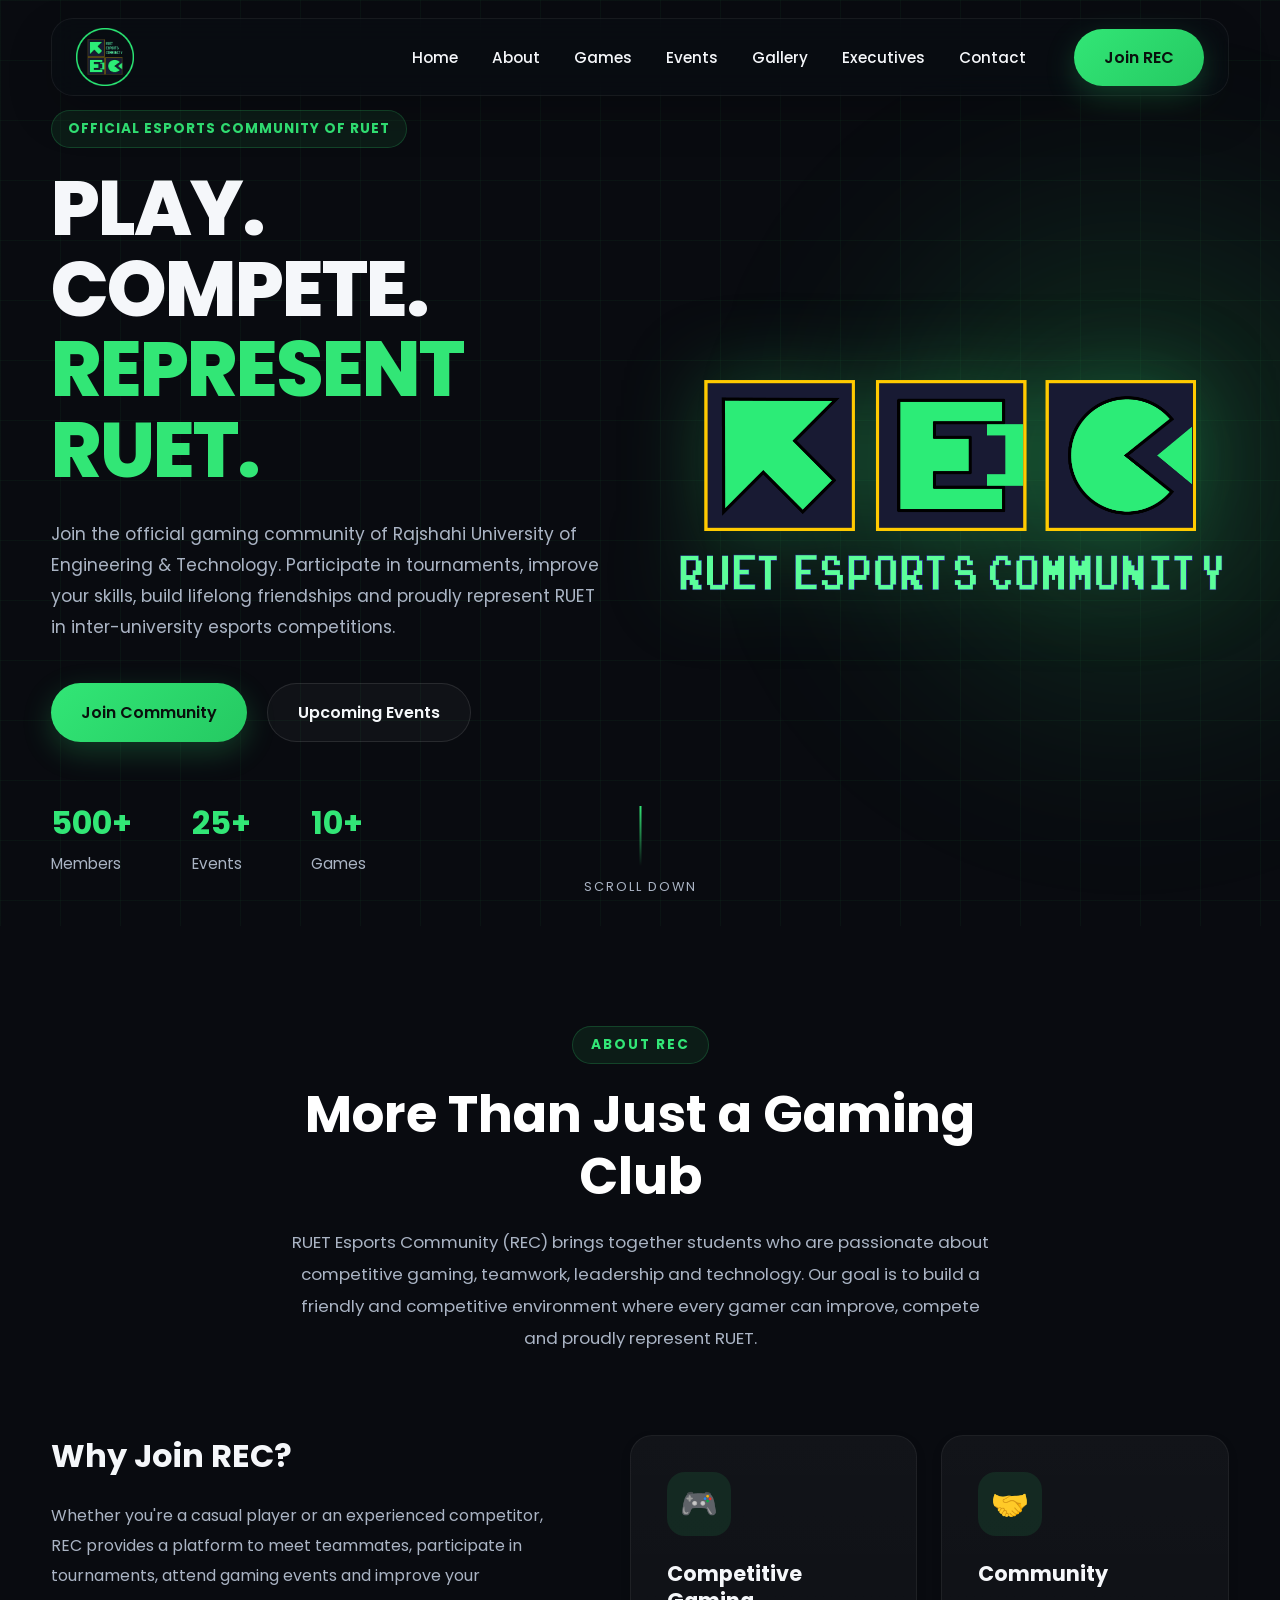
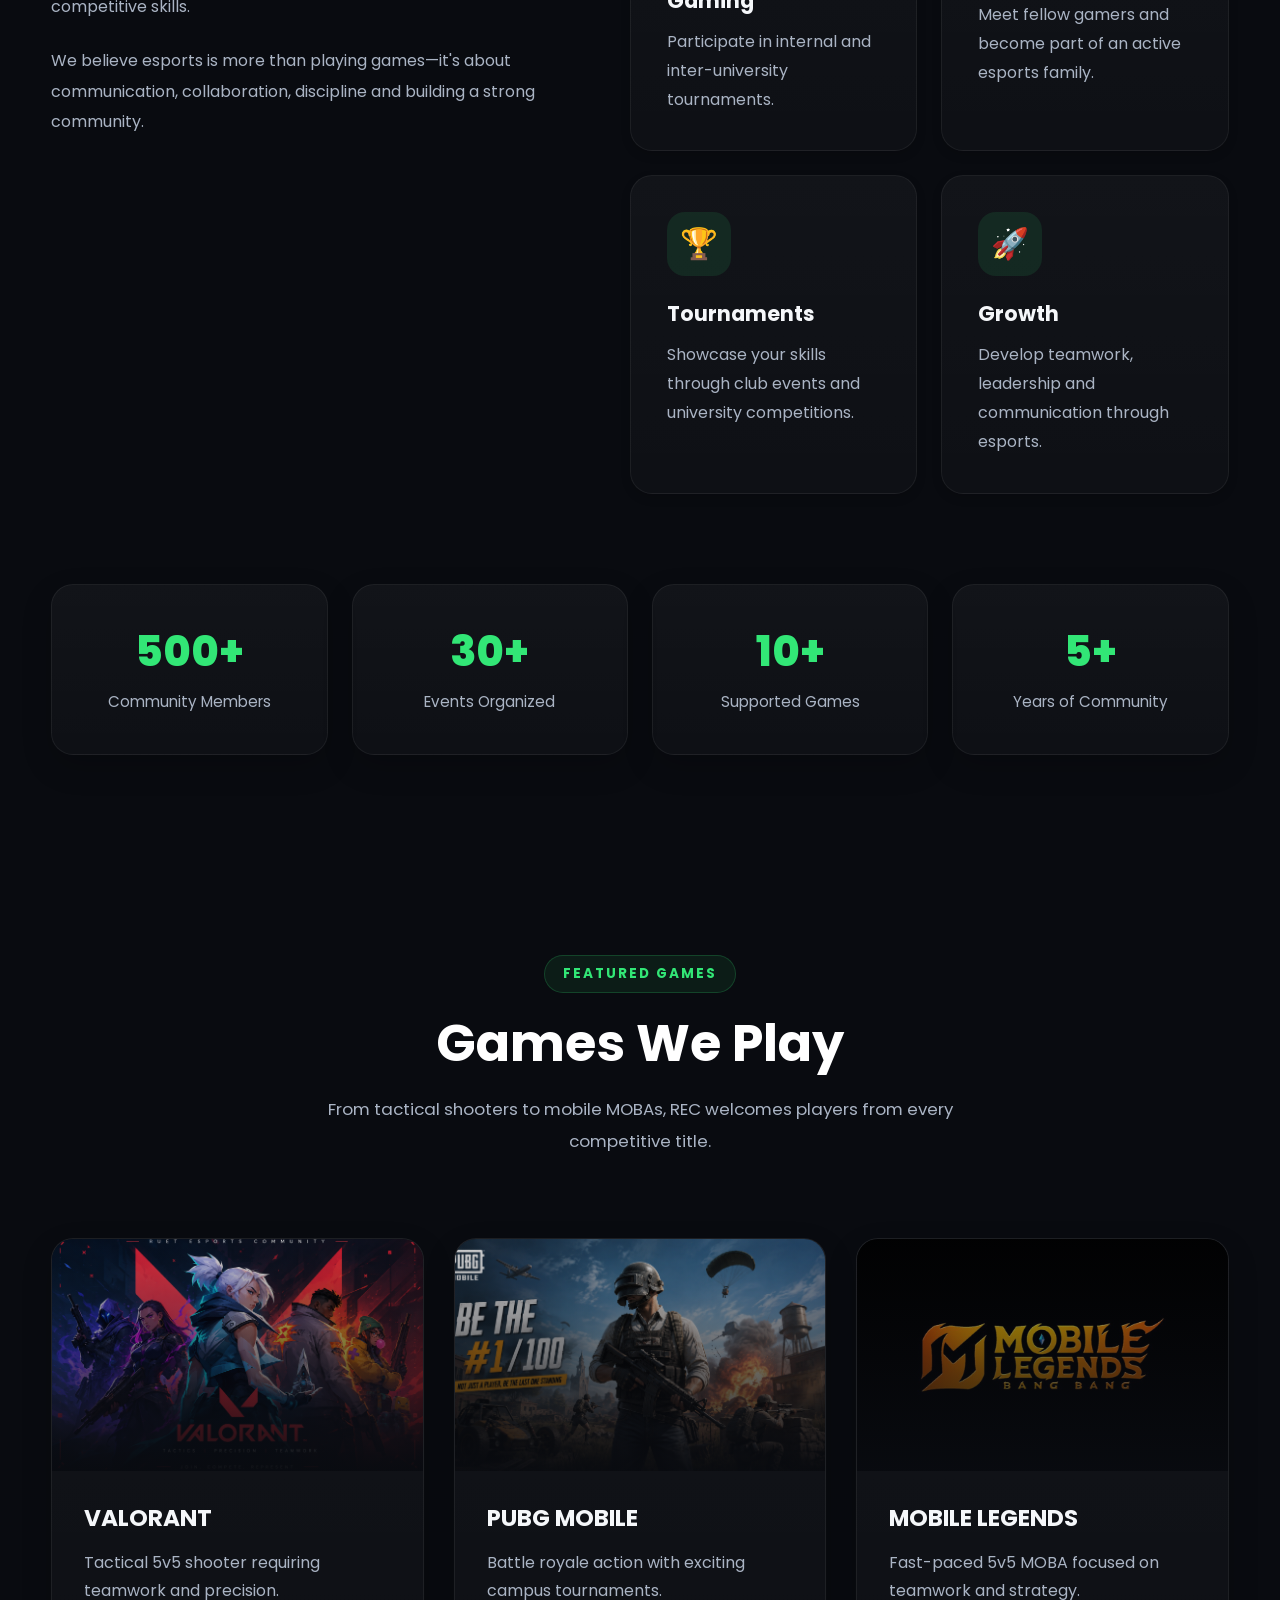
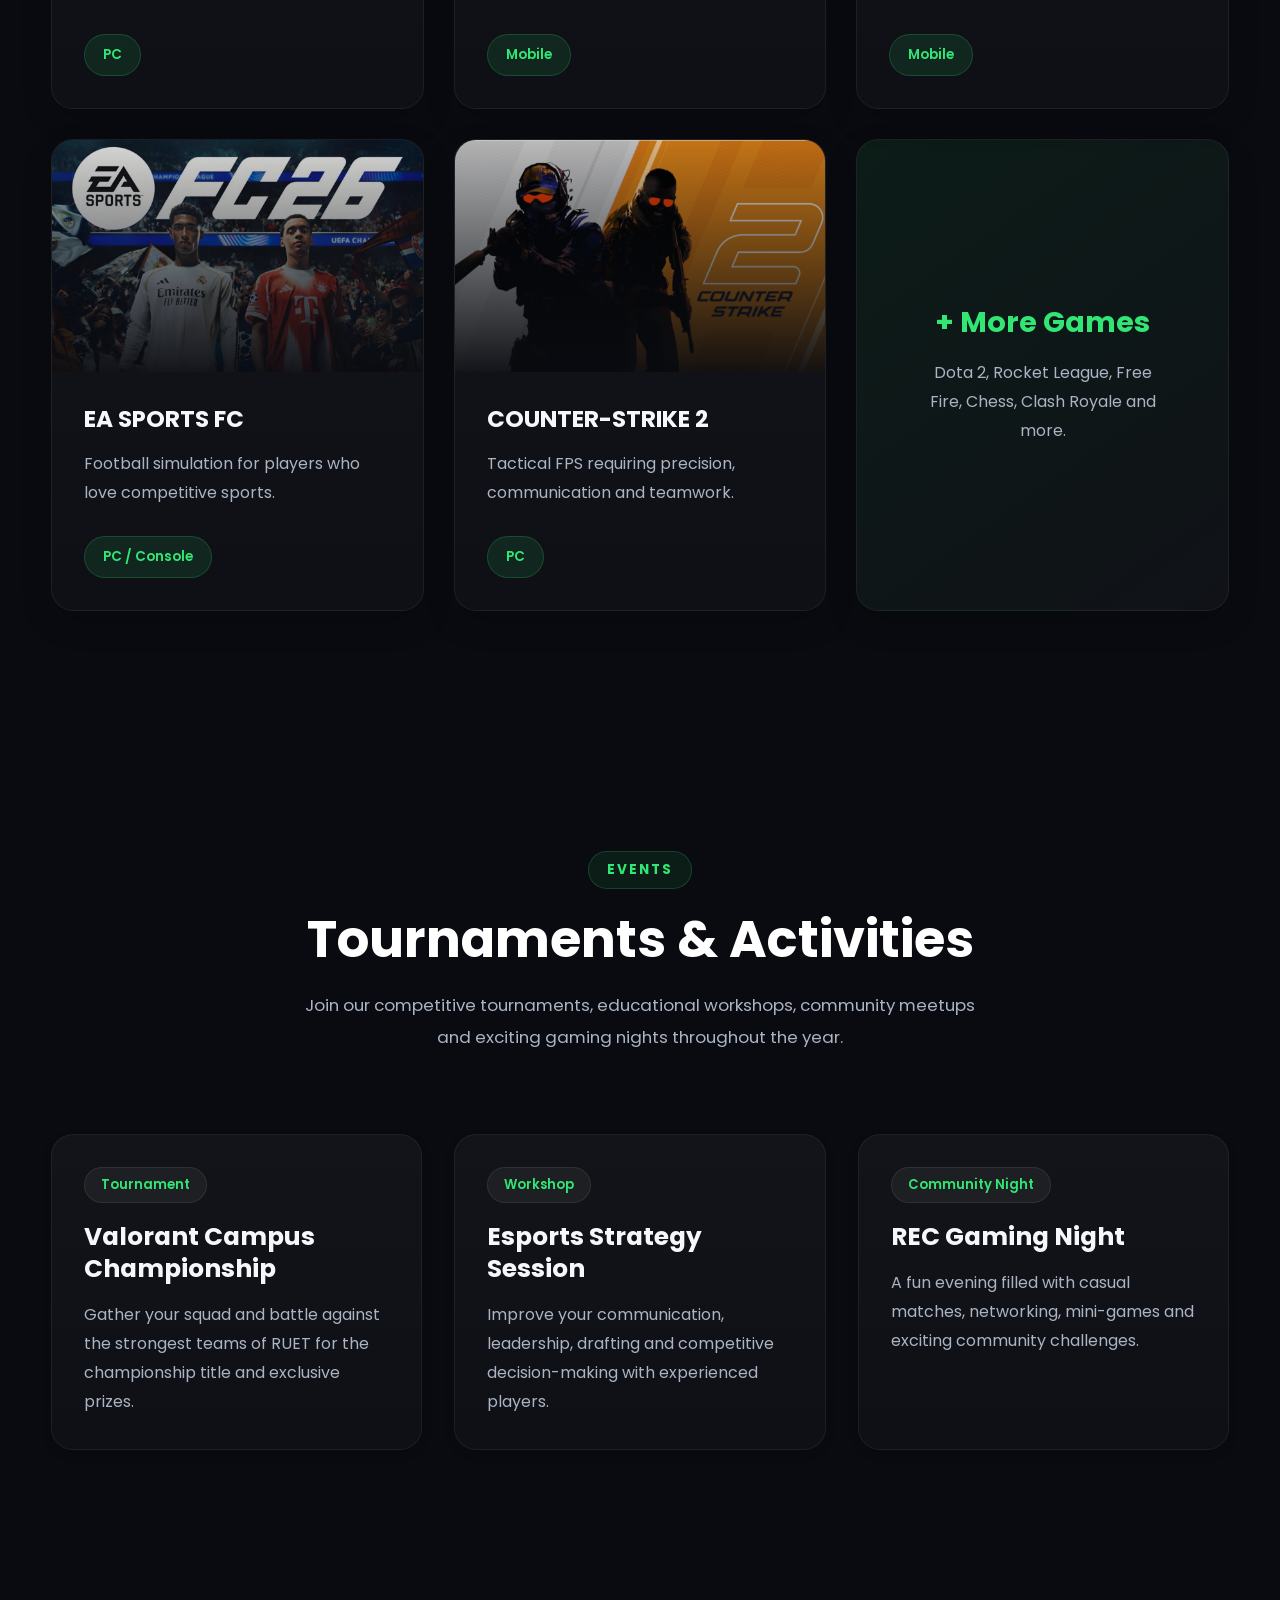
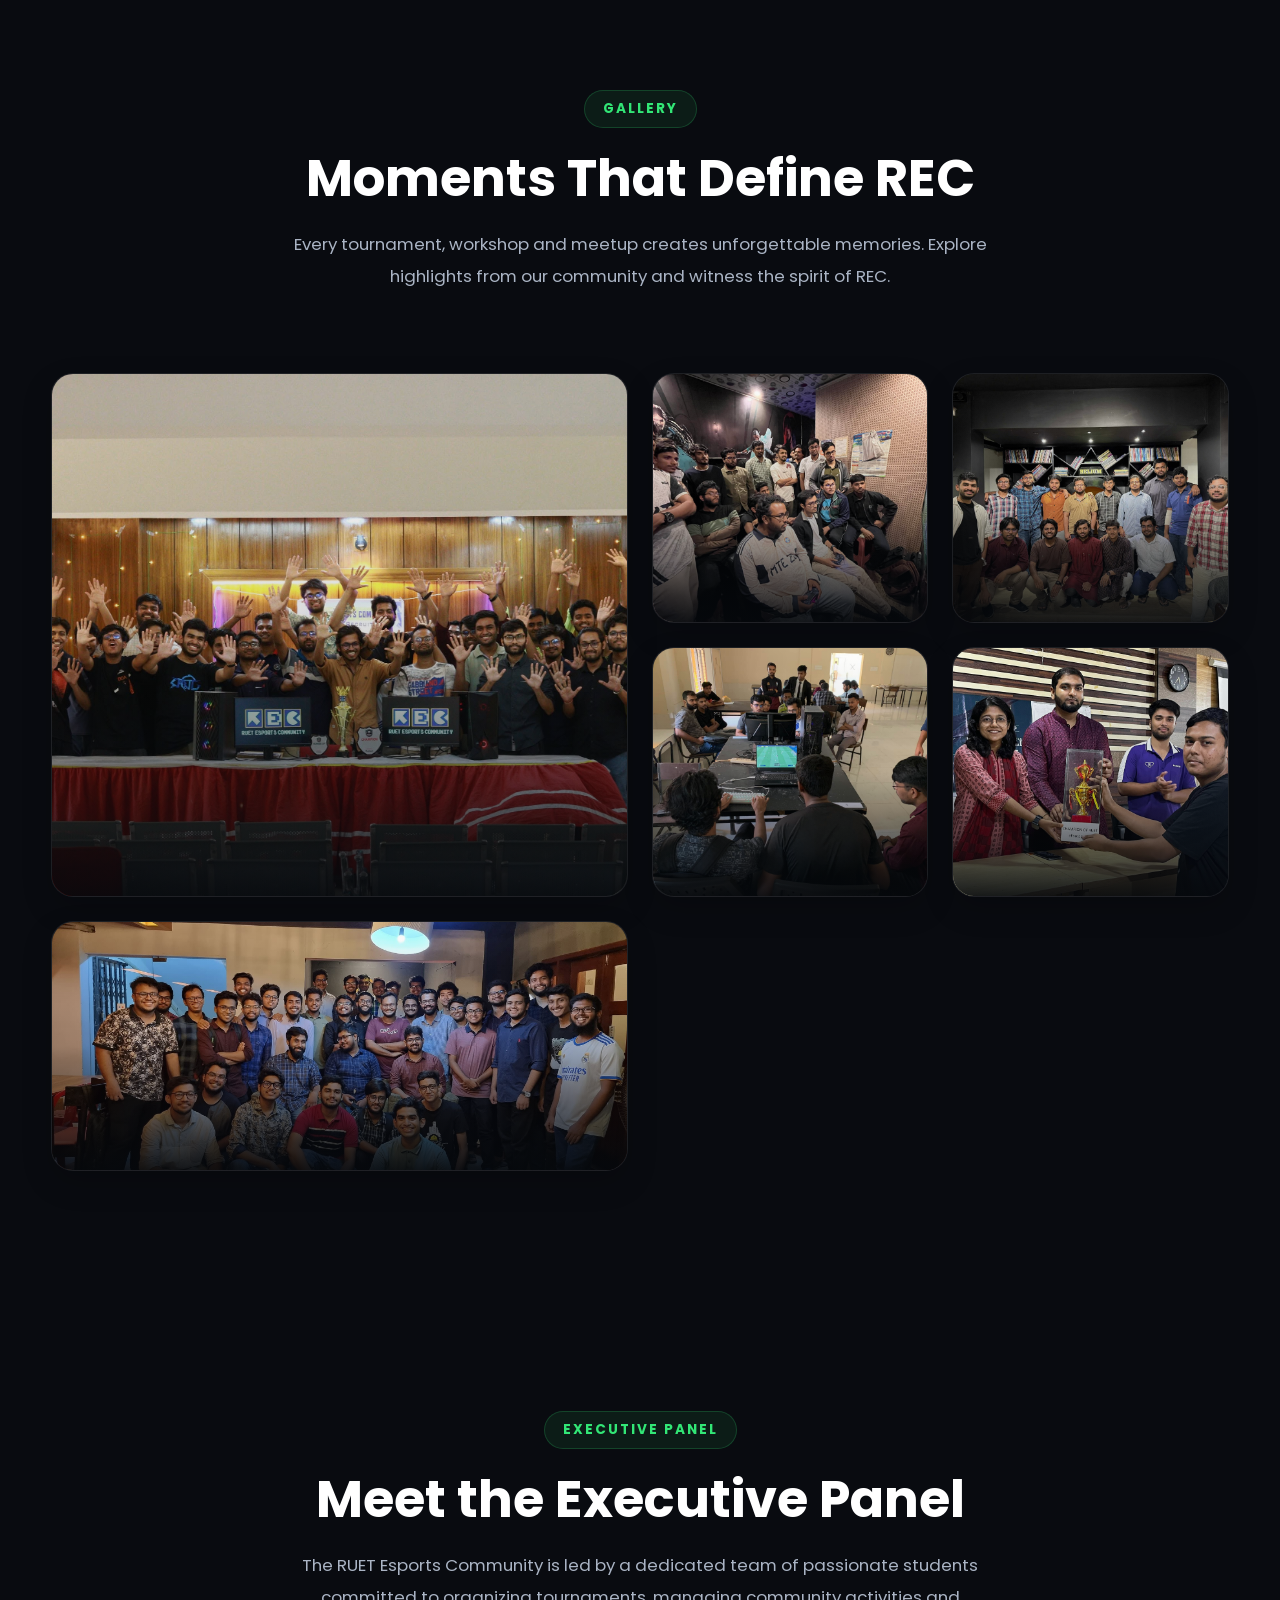
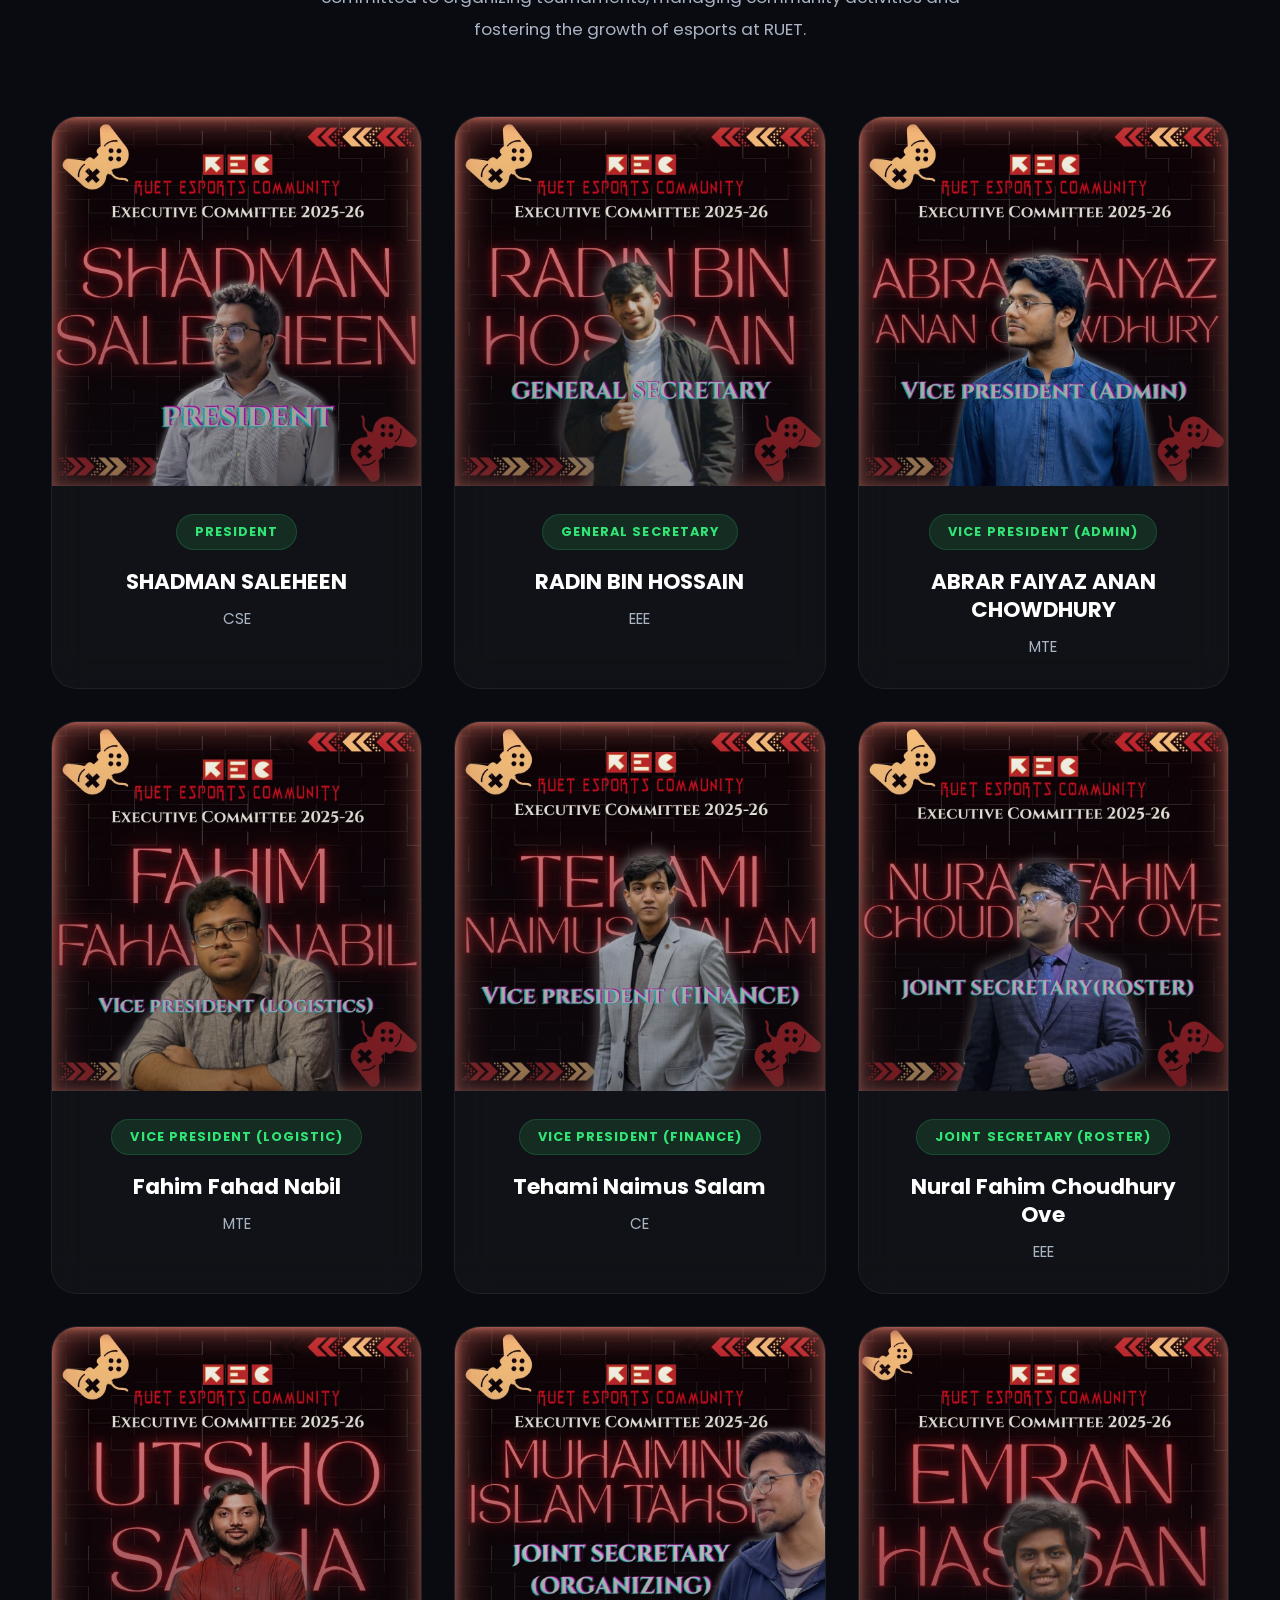
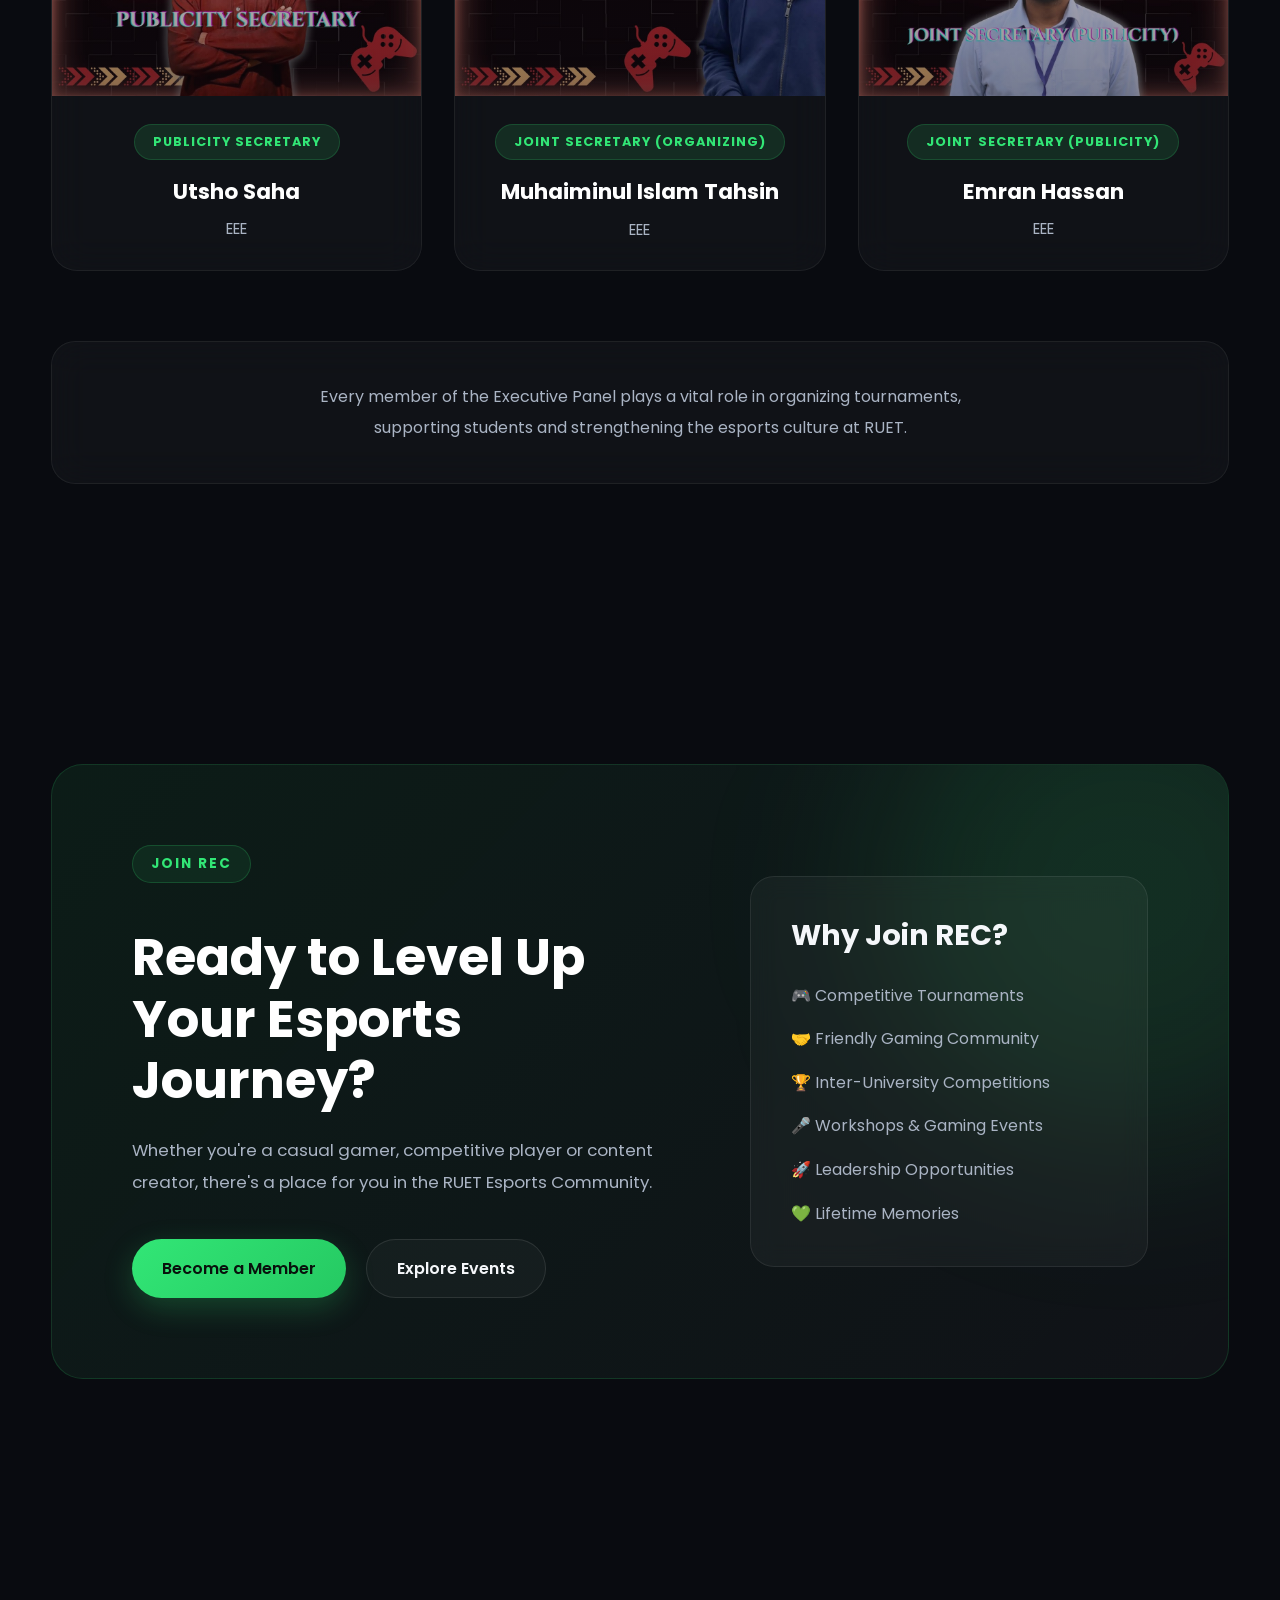
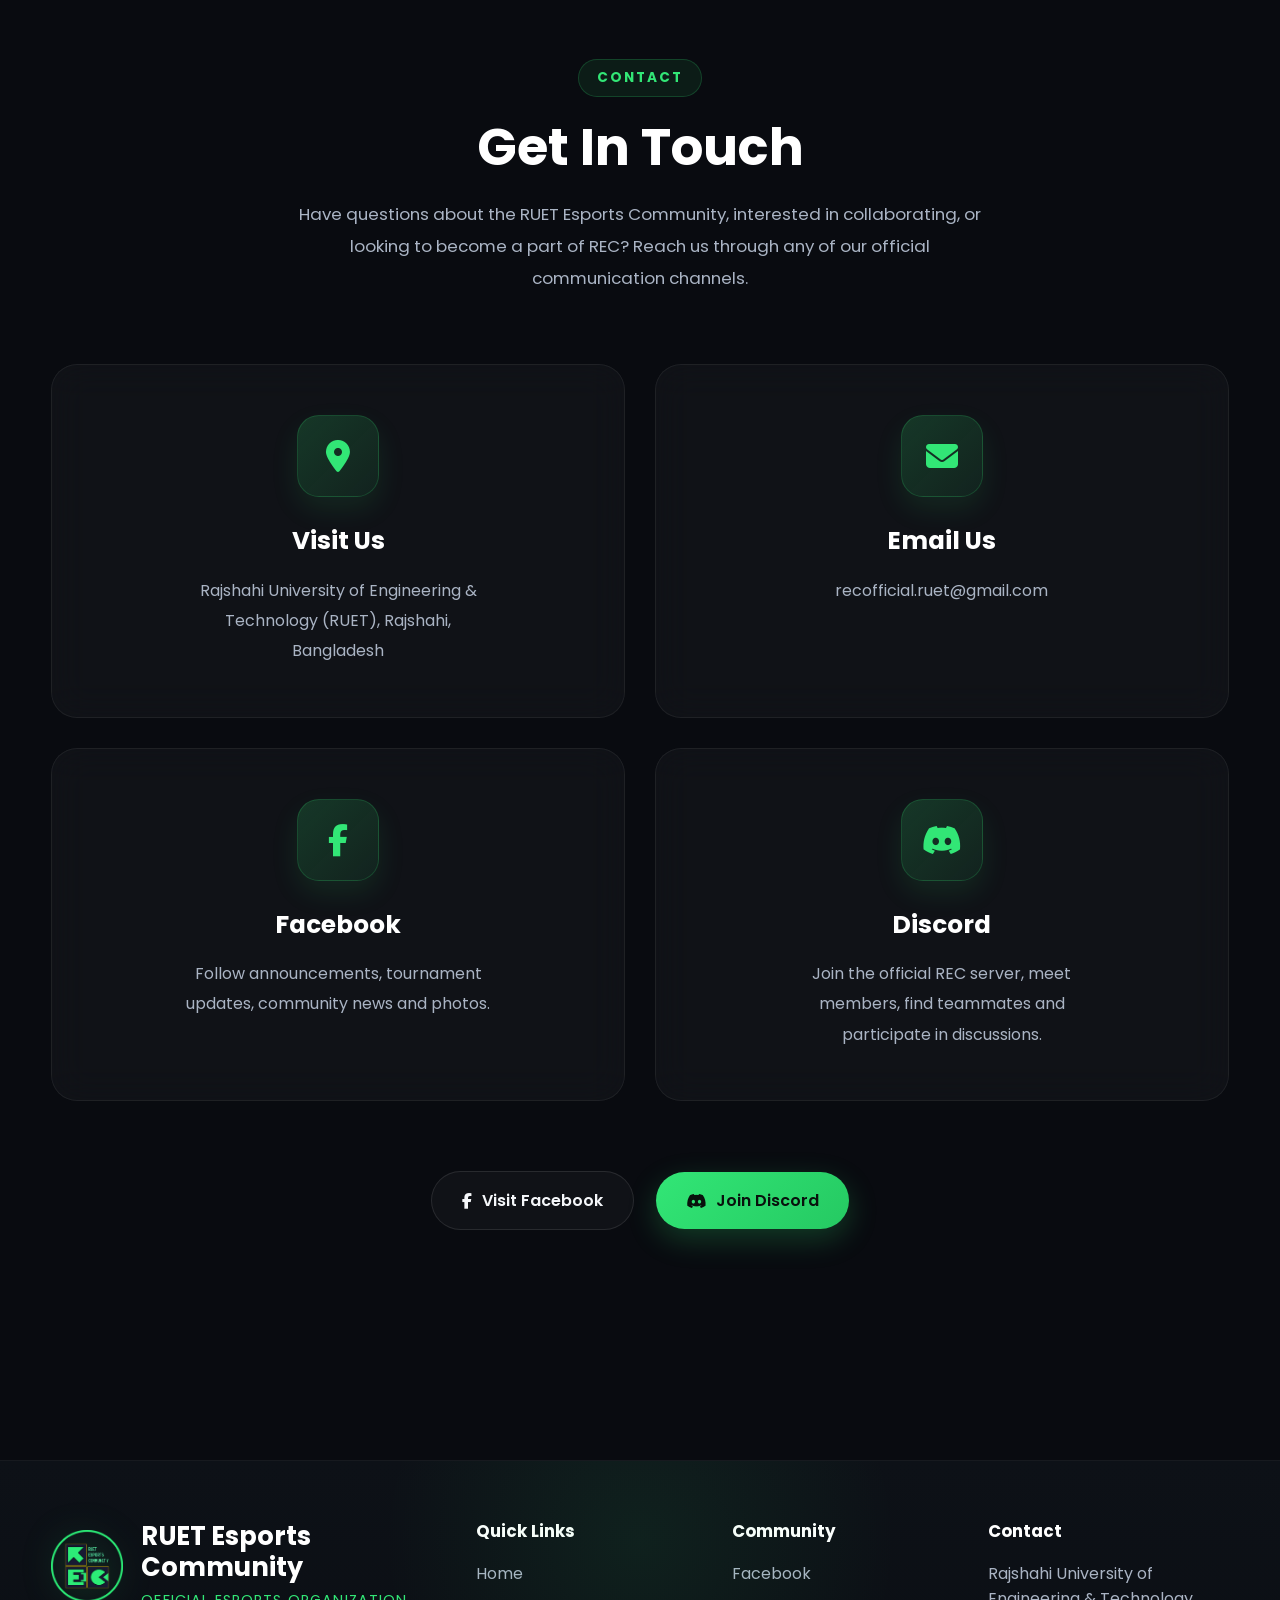
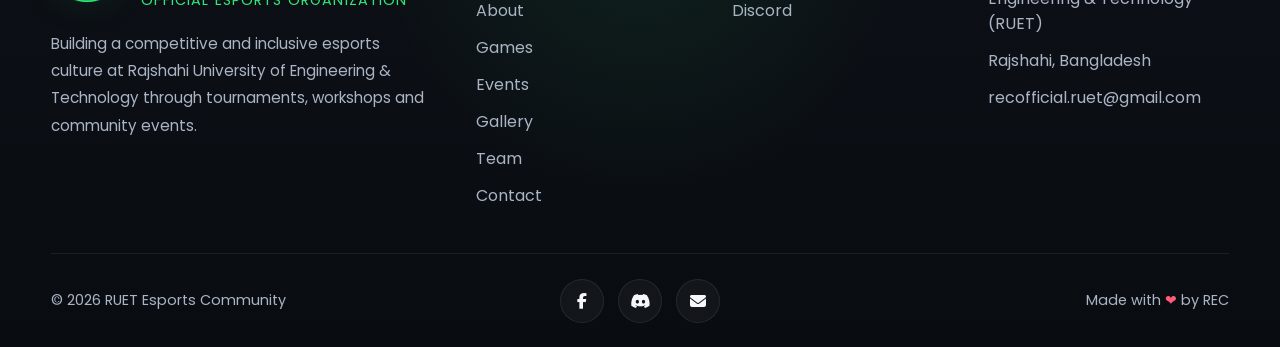
==== commit 980f02f9: "Complete website redesign and responsive navbar overhaul" ====
--- a/index.html
+++ b/index.html
@@ -64,9 +64,15 @@
      NAVBAR
 ====================================================== -->
 
-<header class="header" id="header">
+<header
+    id="header"
+    class="header">
 
     <div class="container">
+
+        <!-- ==========================================
+             Main Navbar
+        =========================================== -->
 
         <nav
             class="navbar"
@@ -86,109 +92,48 @@
             </a>
 
 
-            <!-- Navigation -->
+            <!-- Desktop Navigation -->
 
             <ul
-                class="navbar__menu"
-                id="navbarMenu">
+                class="navbar__menu navbar__menu--desktop">
 
                 <li class="navbar__item">
-
-                    <a
-                        href="#hero"
-                        class="navbar__link active">
-
-                        Home
-
-                    </a>
-
+                    <a href="#hero" class="navbar__link active">Home</a>
                 </li>
 
                 <li class="navbar__item">
-
-                    <a
-                        href="#about"
-                        class="navbar__link">
-
-                        About
-
-                    </a>
-
+                    <a href="#about" class="navbar__link">About</a>
                 </li>
 
                 <li class="navbar__item">
-
-                    <a
-                        href="#games"
-                        class="navbar__link">
-
-                        Games
-
-                    </a>
-
+                    <a href="#games" class="navbar__link">Games</a>
                 </li>
 
                 <li class="navbar__item">
-
-                    <a
-                        href="#events"
-                        class="navbar__link">
-
-                        Events
-
-                    </a>
-
+                    <a href="#events" class="navbar__link">Events</a>
                 </li>
 
                 <li class="navbar__item">
-
-                    <a
-                        href="#gallery"
-                        class="navbar__link">
-
-                        Gallery
-
-                    </a>
-
+                    <a href="#gallery" class="navbar__link">Gallery</a>
                 </li>
 
                 <li class="navbar__item">
-
-                    <a
-                        href="#team"
-                        class="navbar__link">
-
-                        Executives
-
-                    </a>
-
+                    <a href="#team" class="navbar__link">Executives</a>
                 </li>
 
                 <li class="navbar__item">
-
-                    <a
-                        href="#contact"
-                        class="navbar__link">
-
-                        Contact
-
-                    </a>
-
+                    <a href="#contact" class="navbar__link">Contact</a>
                 </li>
 
             </ul>
 
 
-            <!-- CTA -->
+            <!-- Desktop CTA -->
 
             <a
-
                 href="https://docs.google.com/forms/d/e/1FAIpQLSeCxrvzvGGfWCeUoxum2o2wmXMyNfwqw_TQV_AgvWT2XFNBYQ/viewform"
-
                 target="_blank"
-
                 rel="noopener noreferrer"
-
                 class="button button--primary navbar__button">
 
                 Join REC
@@ -199,15 +144,10 @@
             <!-- Mobile Toggle -->
 
             <button
-
                 id="navbarToggle"
-
                 class="navbar__toggle"
-
-                aria-label="Toggle navigation"
-
-                aria-controls="navbarMenu"
-
+                aria-label="Toggle Navigation"
+                aria-controls="mobileNav"
                 aria-expanded="false">
 
                 <span></span>
@@ -217,14 +157,98 @@
             </button>
 
         </nav>
-        <div
-            class="navbar__overlay"
-            id="navbarOverlay">
-        </div>
 
     </div>
 
 </header>
+
+
+<!-- =====================================================
+     MOBILE DRAWER
+====================================================== -->
+
+<aside
+    id="mobileNav"
+    class="mobile-nav"
+    aria-label="Mobile Navigation">
+
+    <div class="mobile-nav__header">
+
+        <img
+            src="assets/logo/rec-circle.png"
+            alt="REC Logo">
+
+        <button
+            id="mobileNavClose"
+            class="mobile-nav__close"
+            aria-label="Close Navigation">
+
+            <i class="fa-solid fa-xmark"></i>
+
+        </button>
+
+    </div>
+
+
+    <nav class="mobile-nav__menu">
+
+        <a href="#hero" class="mobile-nav__link active">
+            Home
+        </a>
+
+        <a href="#about" class="mobile-nav__link">
+            About
+        </a>
+
+        <a href="#games" class="mobile-nav__link">
+            Games
+        </a>
+
+        <a href="#events" class="mobile-nav__link">
+            Events
+        </a>
+
+        <a href="#gallery" class="mobile-nav__link">
+            Gallery
+        </a>
+
+        <a href="#team" class="mobile-nav__link">
+            Executives
+        </a>
+
+        <a href="#contact" class="mobile-nav__link">
+            Contact
+        </a>
+
+    </nav>
+
+
+    <div class="mobile-nav__footer">
+
+        <a
+            href="https://docs.google.com/forms/d/e/1FAIpQLSeCxrvzvGGfWCeUoxum2o2wmXMyNfwqw_TQV_AgvWT2XFNBYQ/viewform"
+            target="_blank"
+            rel="noopener noreferrer"
+            class="button button--primary">
+
+            Join REC
+
+        </a>
+
+    </div>
+
+</aside>
+
+
+<!-- =====================================================
+     NAVBAR OVERLAY
+====================================================== -->
+
+<div
+    id="navbarOverlay"
+    class="navbar__overlay">
+
+</div>
 <!-- =====================================================
      HERO
 ====================================================== -->
@@ -277,7 +301,9 @@
                 <div class="hero__buttons">
 
                     <a
-                        href="#contact"
+                        href="https://docs.google.com/forms/d/e/1FAIpQLSeCxrvzvGGfWCeUoxum2o2wmXMyNfwqw_TQV_AgvWT2XFNBYQ/viewform"
+                        target="_blank"
+                        rel="noopener noreferrer"
                         class="button button--primary">
 
                         Join Community
@@ -850,7 +876,7 @@
         <!-- ==========================
              Bottom CTA
         =========================== -->
-
+<!-- 
         <div class="events__button">
 
             <a
@@ -863,7 +889,7 @@
 
             </a>
 
-        </div>
+        </div> -->
 
     </div>
 
@@ -982,17 +1008,6 @@
 
         </div>
 
-        <div class="gallery__footer">
-
-            <a
-                href="#contact"
-                class="button button--secondary">
-
-                View More Photos
-
-            </a>
-
-        </div>
 
     </div>
 
@@ -1138,7 +1153,7 @@
 
                     <p>
 
-                        Department
+                        MTE
 
                     </p>
 
@@ -1169,7 +1184,7 @@
 
                     <h3>
 
-                        FAHIM NABIL
+                        Fahim Fahad Nabil
 
                     </h3>
 
@@ -1206,13 +1221,13 @@
 
                     <h3>
 
-                        Name Here
+                        Tehami Naimus Salam
 
                     </h3>
 
                     <p>
 
-                        Department
+                        CE
 
                     </p>
 
@@ -1243,13 +1258,13 @@
 
                     <h3>
 
-                        Name Here
+                        Nural Fahim Choudhury Ove
 
                     </h3>
 
                     <p>
 
-                        Department
+                        EEE
 
                     </p>
 
@@ -1280,13 +1295,13 @@
 
                     <h3>
 
-                        Name Here
+                        Utsho Saha
 
                     </h3>
 
                     <p>
 
-                        Department
+                        EEE
 
                     </p>
 
@@ -1317,13 +1332,13 @@
 
                     <h3>
 
-                        Name Here
+                        Muhaiminul Islam Tahsin
 
                     </h3>
 
                     <p>
 
-                        Department
+                        EEE
 
                     </p>
 
@@ -1354,13 +1369,13 @@
 
                     <h3>
 
-                        Name Here
+                        Emran Hassan
 
                     </h3>
 
                     <p>
 
-                        Department
+                        EEE
 
                     </p>
 
@@ -1424,7 +1439,9 @@
                 <div class="cta__buttons">
 
                     <a
-                        href="#contact"
+                        href="https://docs.google.com/forms/d/e/1FAIpQLSeCxrvzvGGfWCeUoxum2o2wmXMyNfwqw_TQV_AgvWT2XFNBYQ/viewform"
+                        target="_blank"
+                        rel="noopener noreferrer"
                         class="button button--primary">
 
                         Become a Member
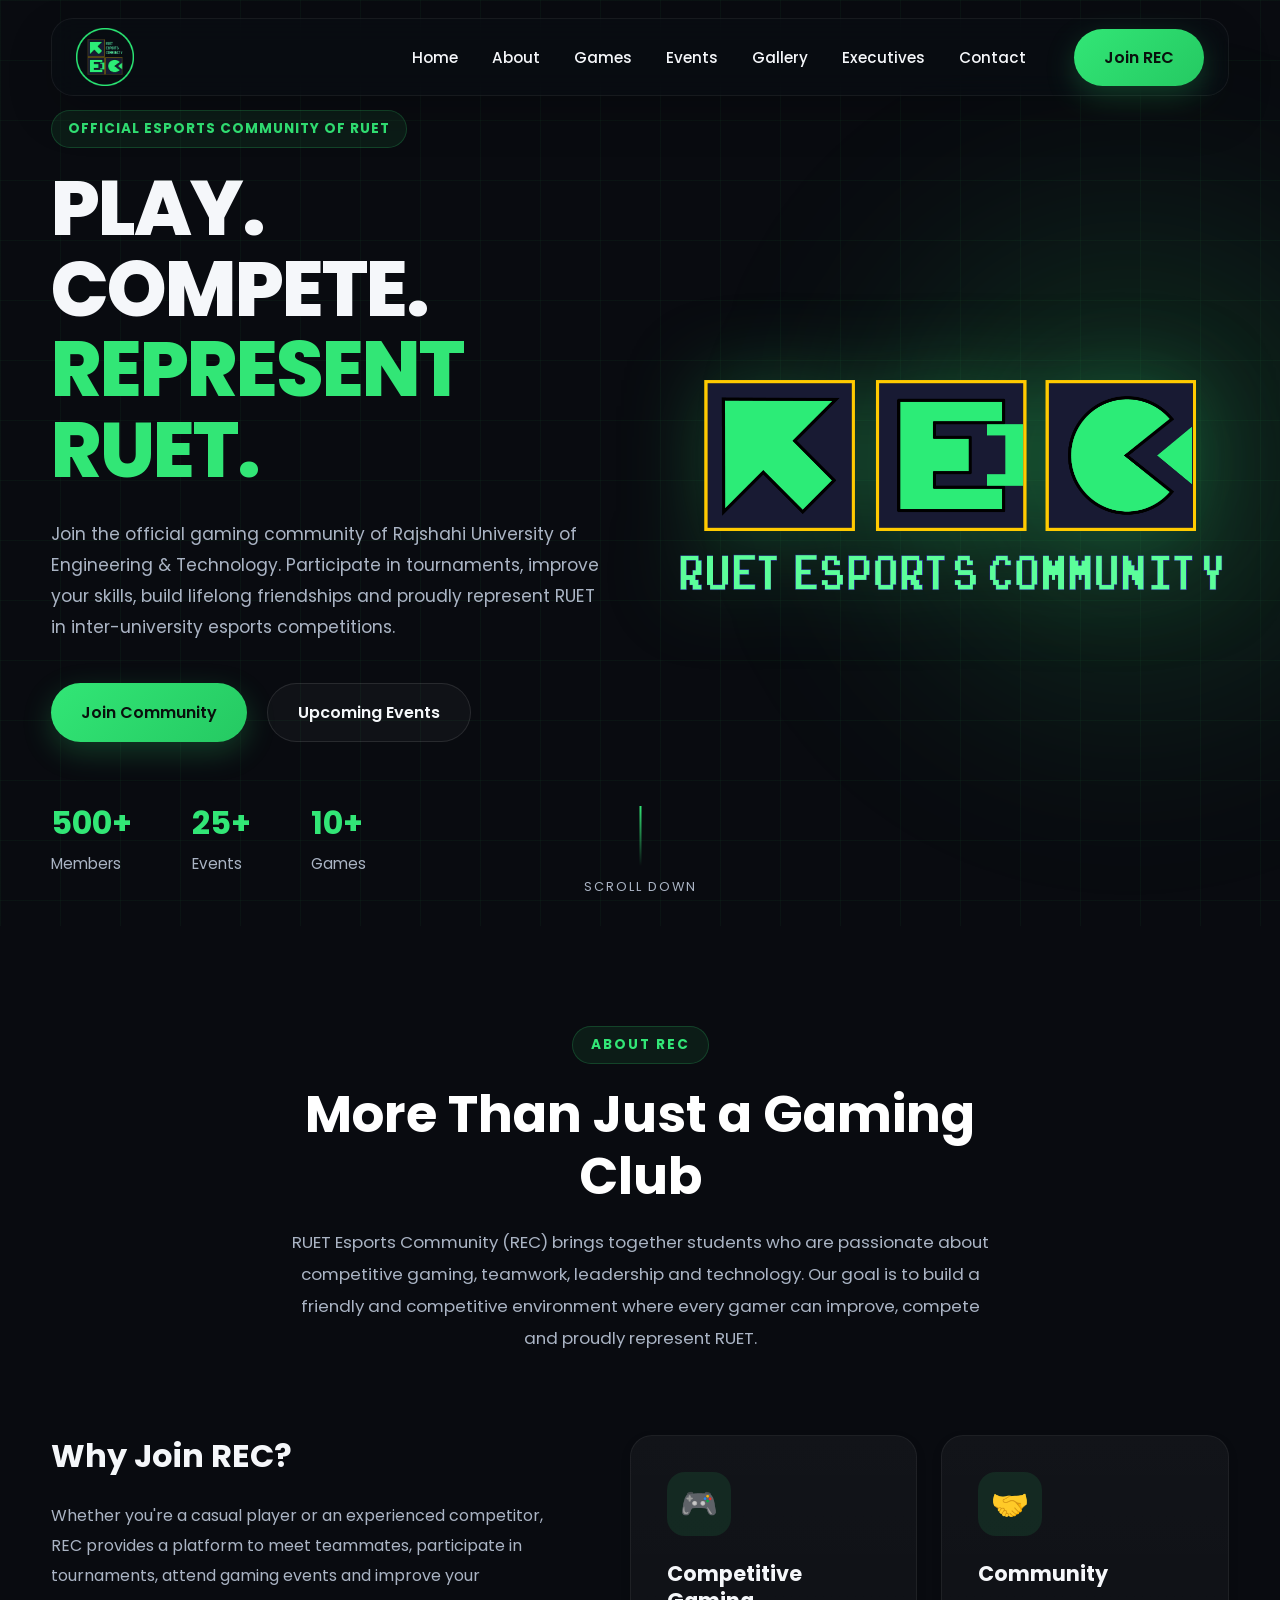
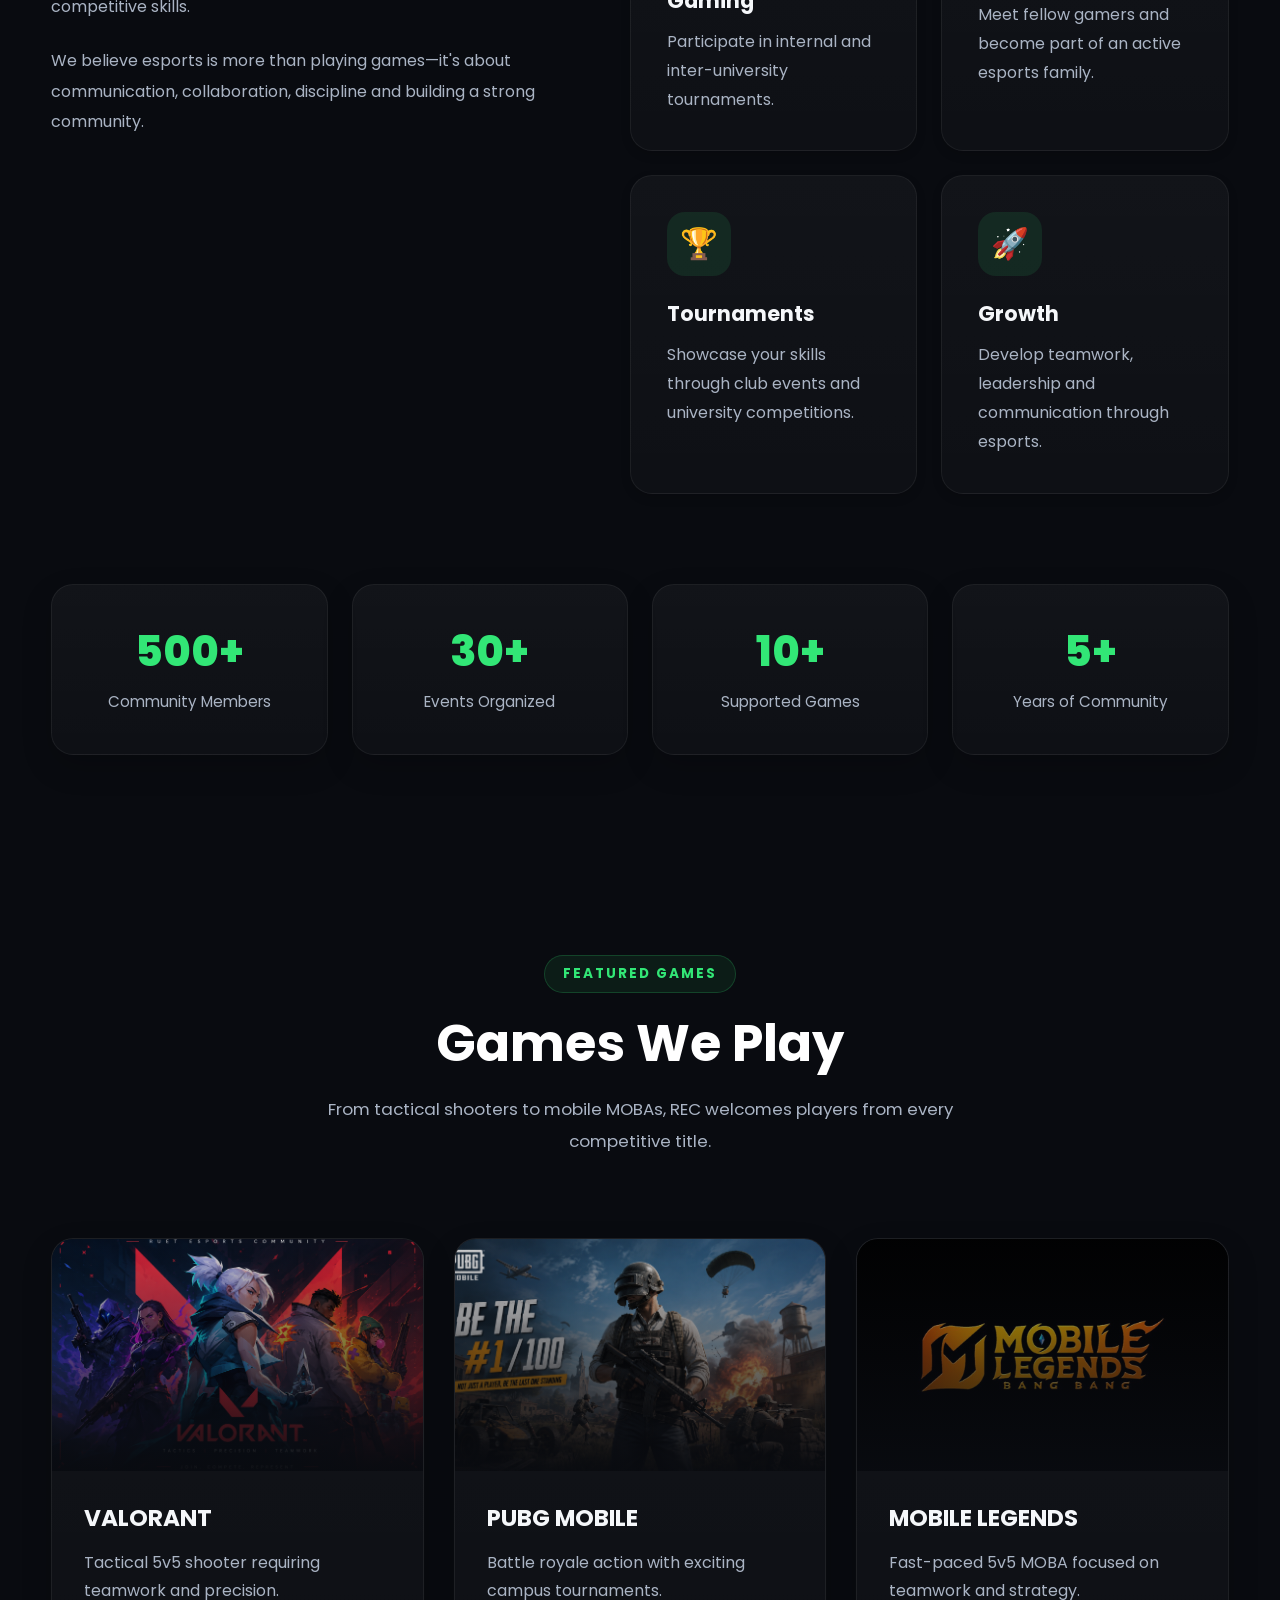
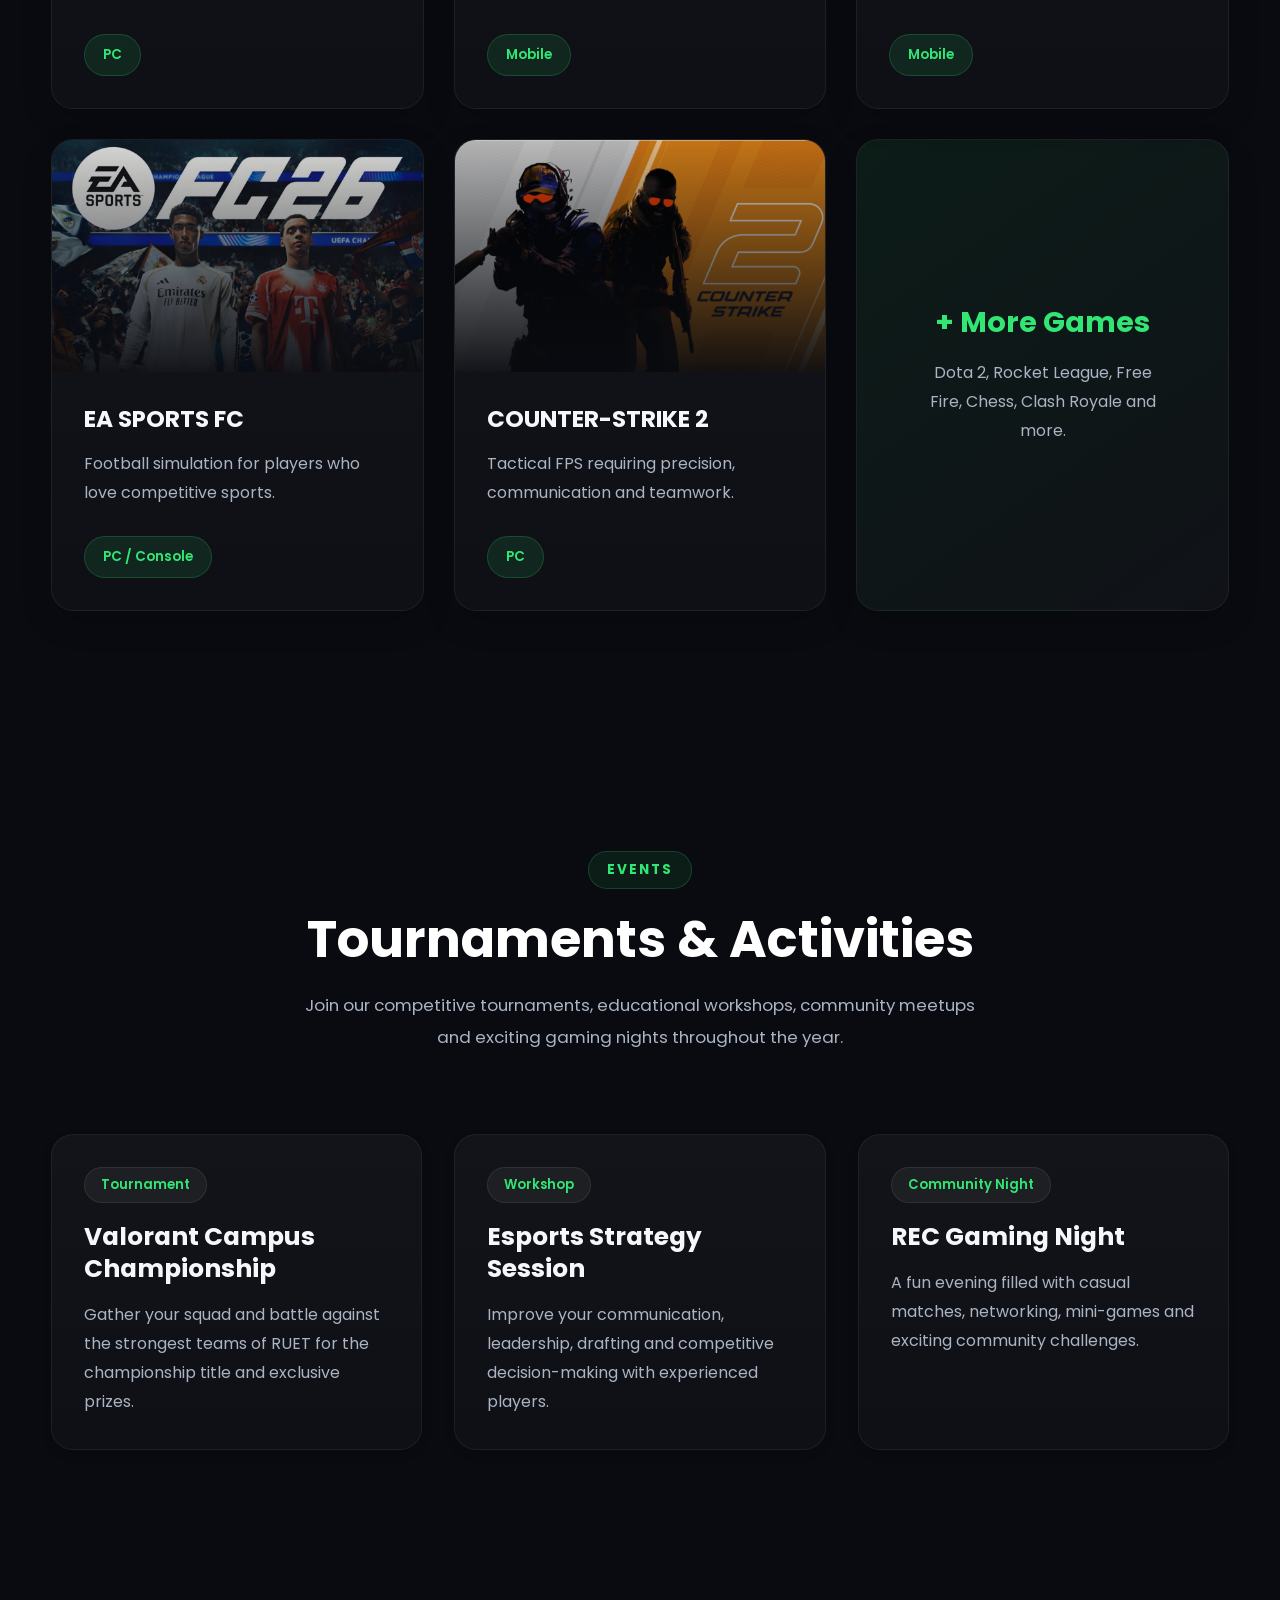
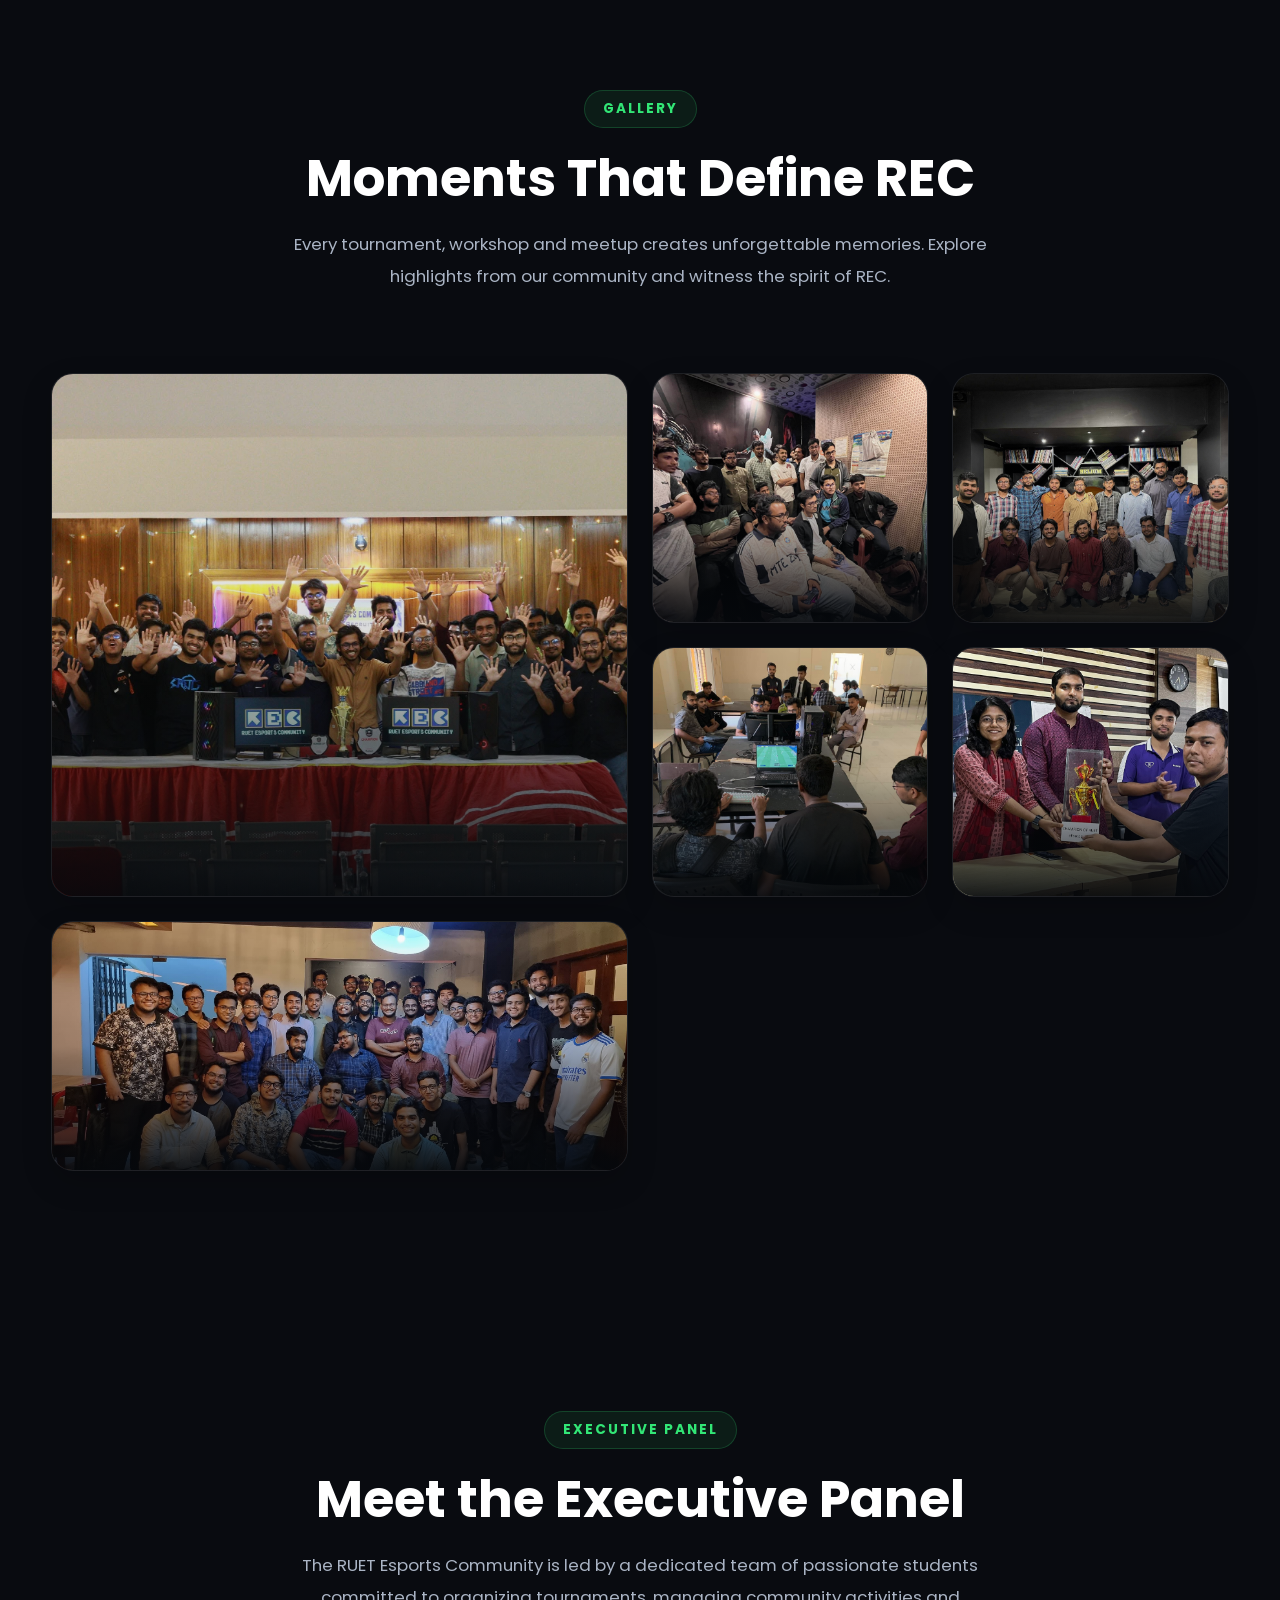
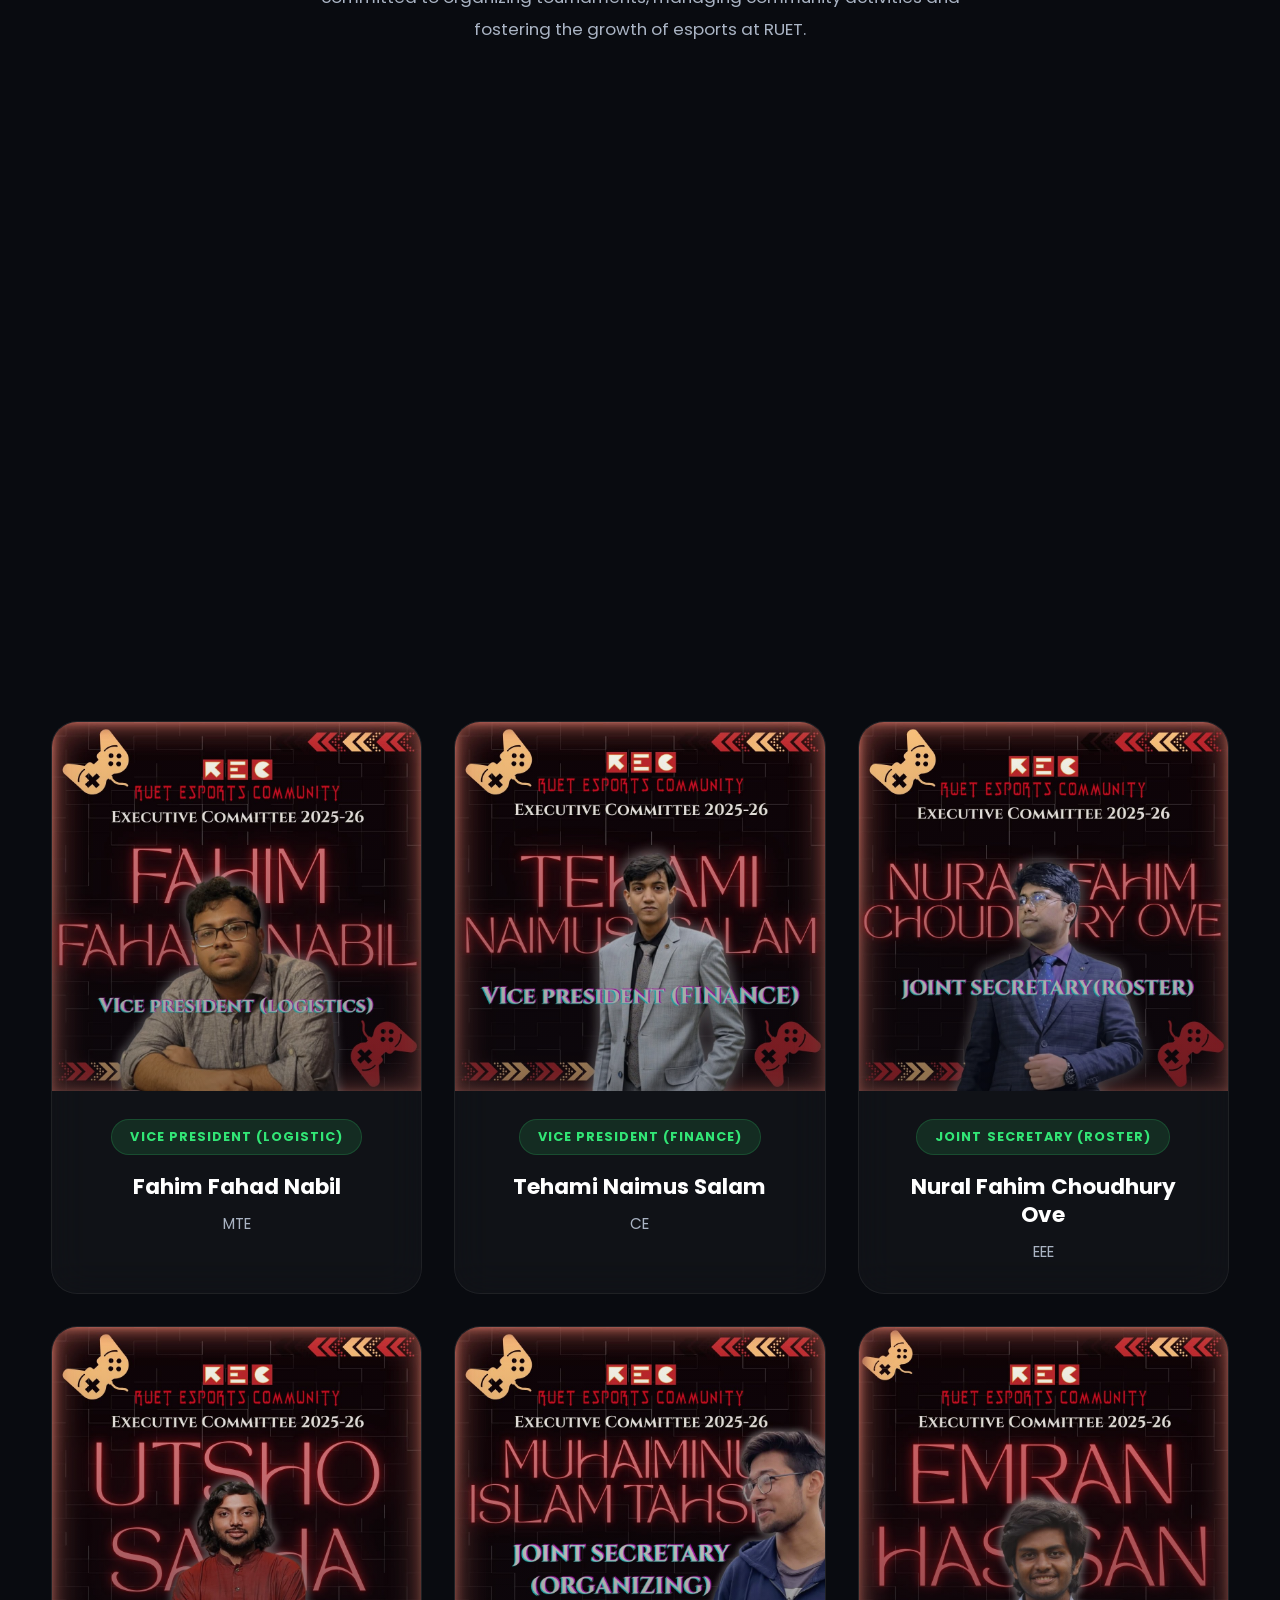
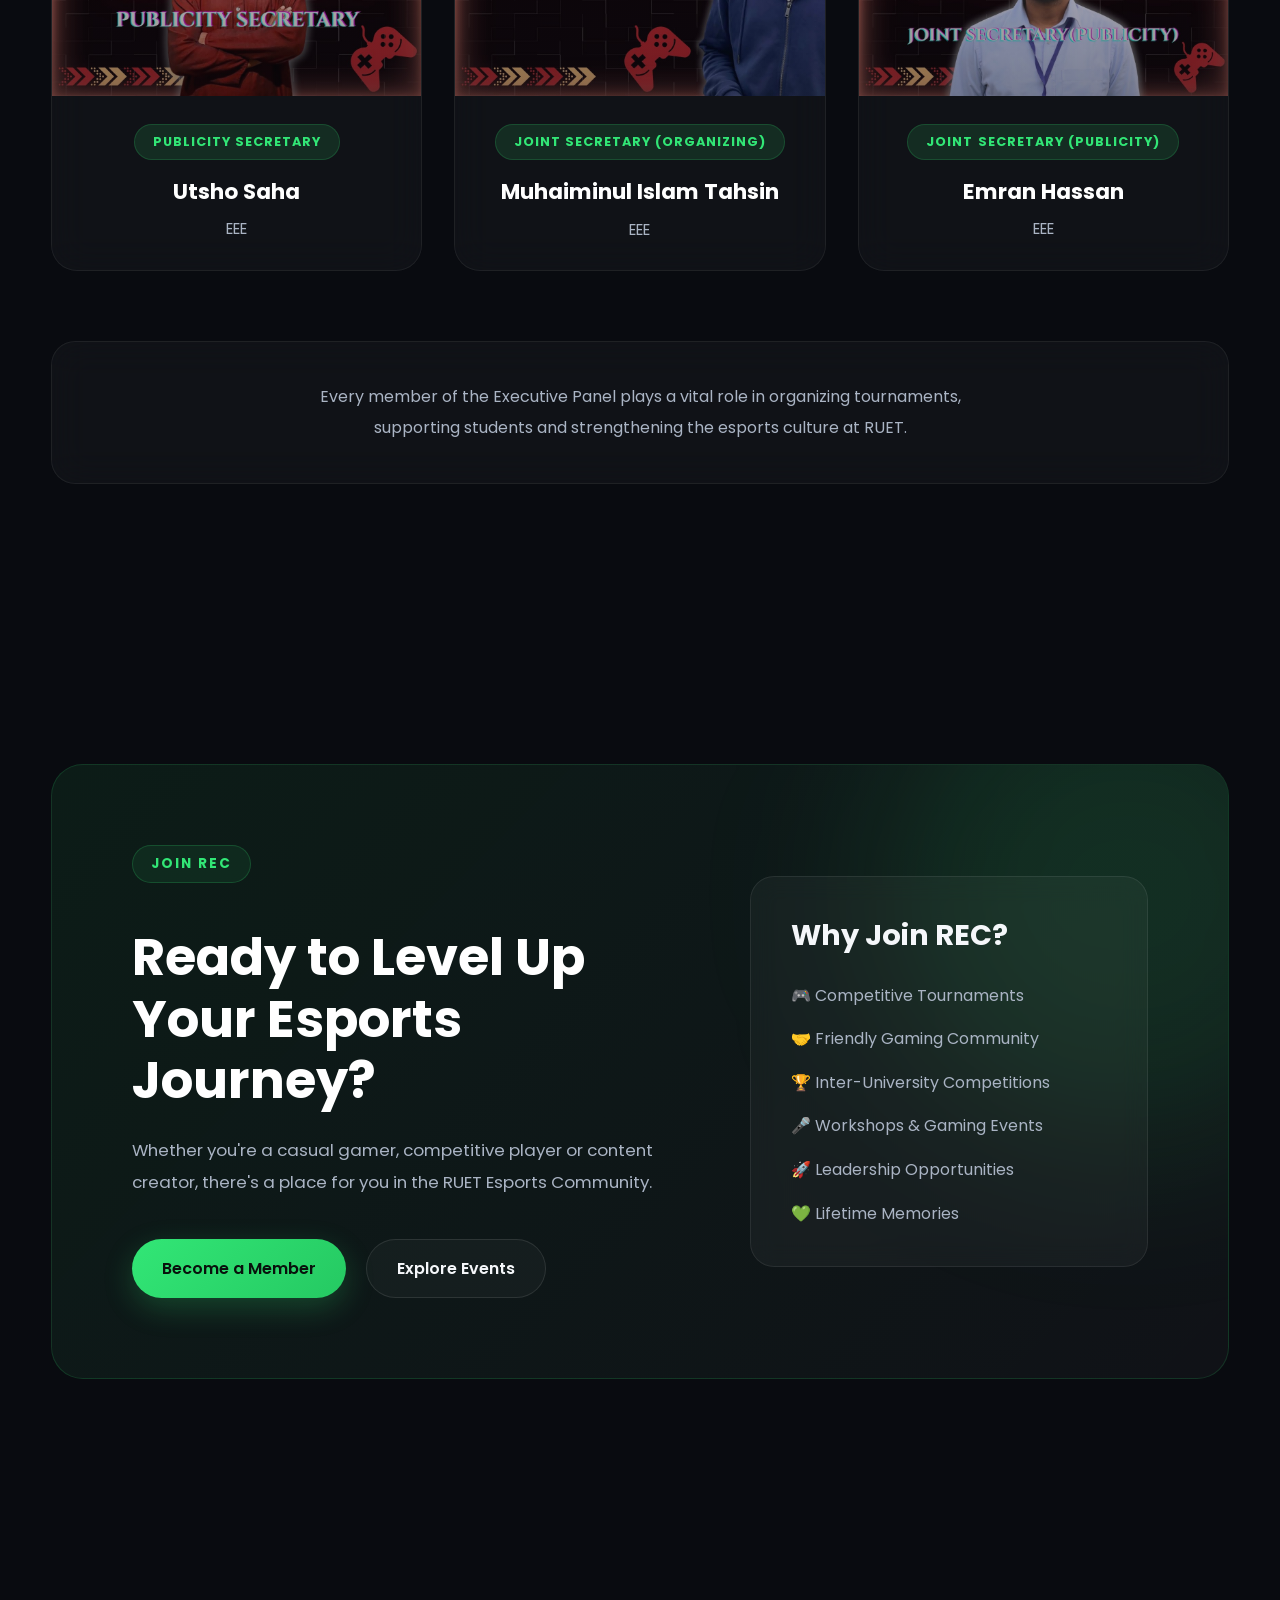
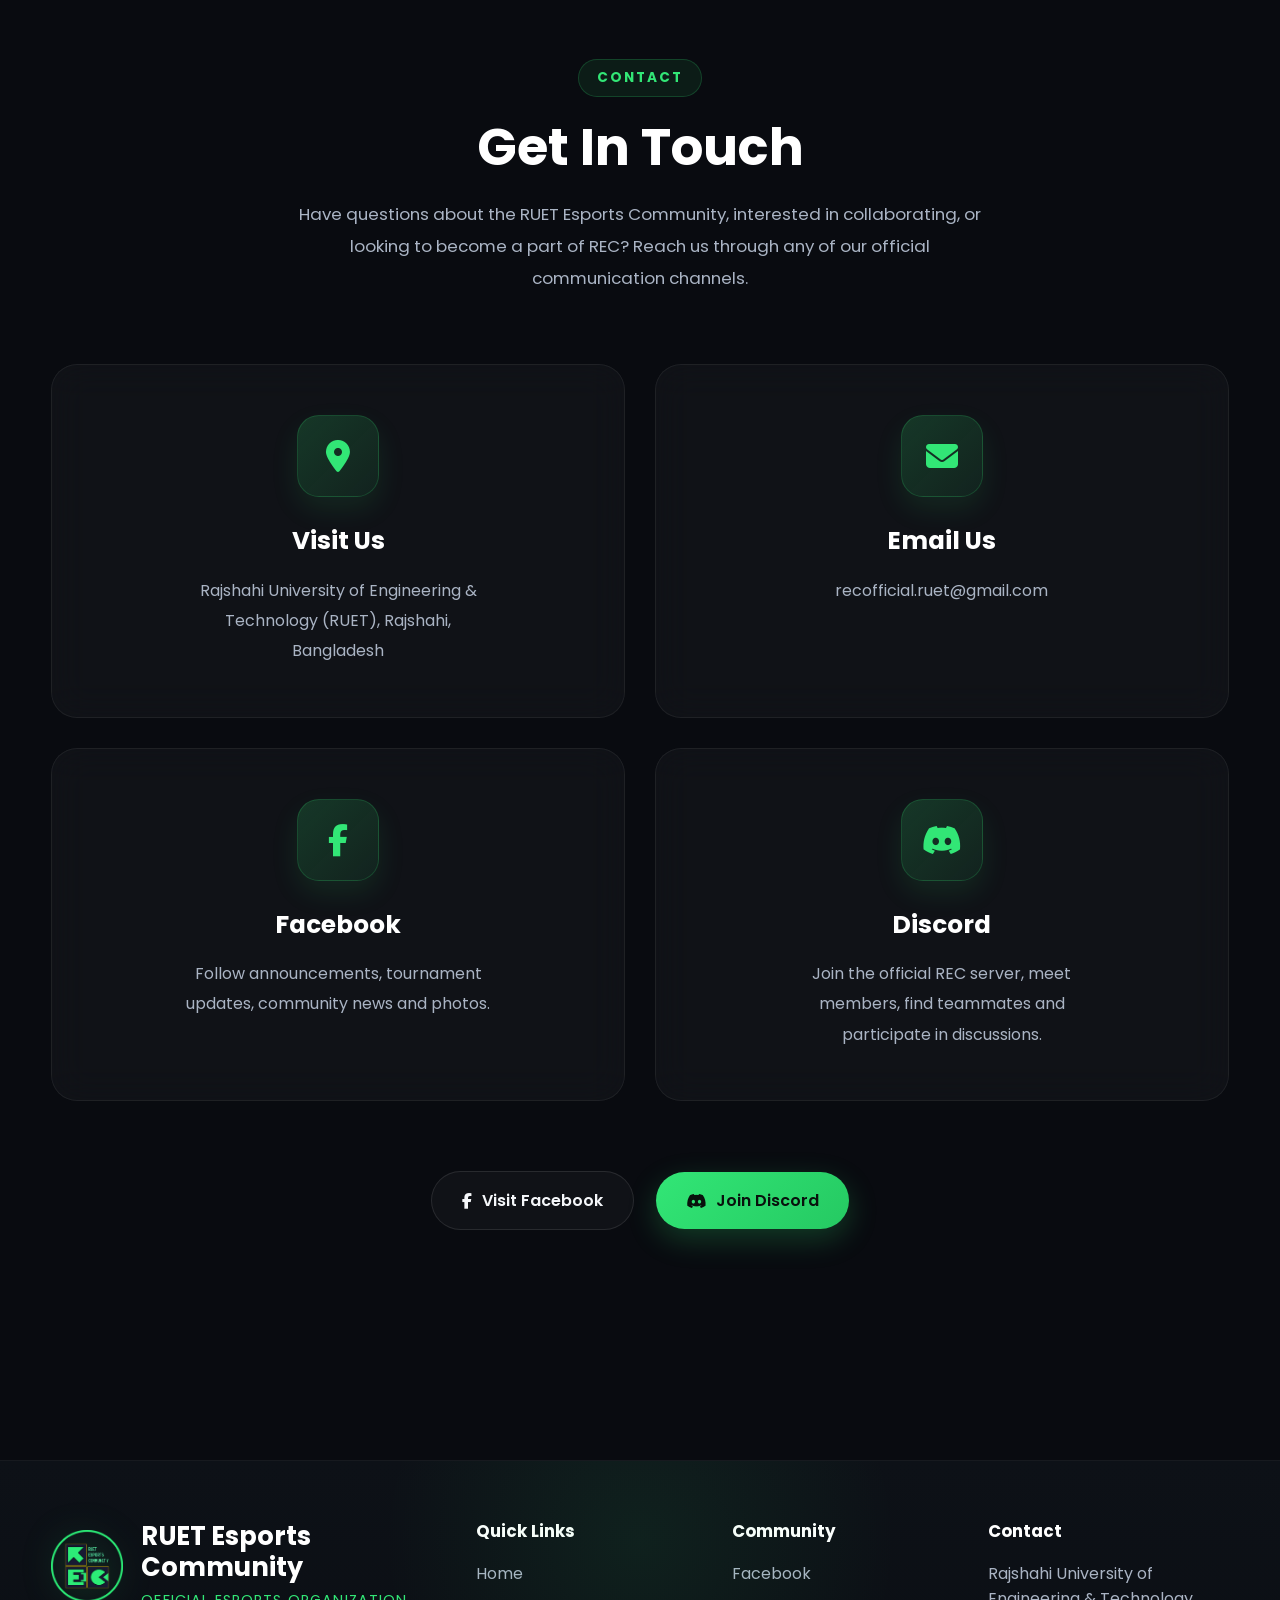
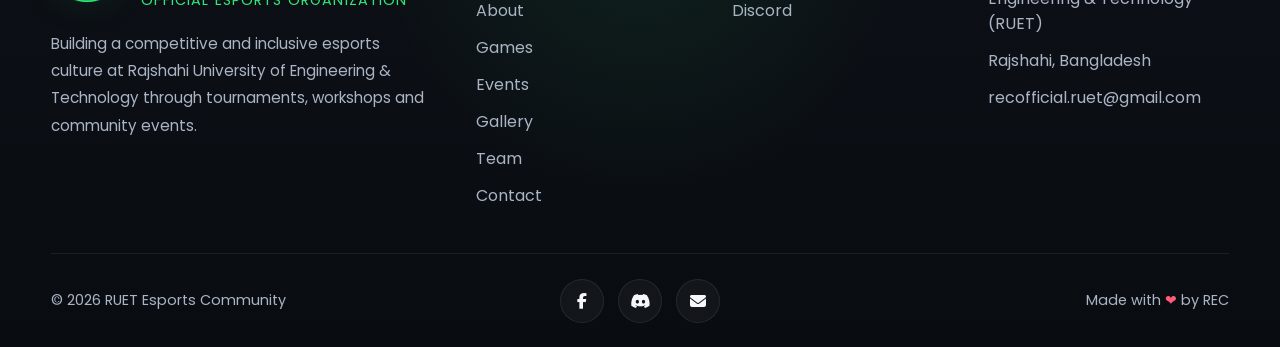
==== commit b66d1344: "Add Google Search Console verification" ====
--- a/index.html
+++ b/index.html
@@ -4,7 +4,7 @@
 <head>
 
     <!-- ==========================================
-         Meta
+         Basic Meta
     =========================================== -->
 
     <meta charset="UTF-8">
@@ -15,36 +15,134 @@
 
     <meta
         name="description"
-        content="Official website of RUET Esports Community (REC).">
+        content="Official website of the RUET Esports Community (REC). Explore tournaments, gaming events, executive panel, gallery, and become part of the official esports community of Rajshahi University of Engineering & Technology.">
 
     <meta
         name="keywords"
-        content="RUET, Esports, Gaming, Community, Bangladesh">
+        content="RUET Esports Community, REC, RUET, Esports Bangladesh, Gaming Community, MLBB RUET, Valorant RUET, PUBG Mobile RUET, Free Fire RUET, Rajshahi University of Engineering and Technology">
 
     <meta
         name="author"
         content="RUET Esports Community">
 
-    <title>RUET Esports Community</title>
+    <meta
+        name="google-site-verification"
+        content="l1pBYug3Rqv8Fb7Suhjk7U4znB6R62YNCXkq6rIgOdg">    
+
+    <meta
+        name="robots"
+        content="index, follow">
+
+    <meta
+        name="theme-color"
+        content="#0A0E16">
+
+    <!-- ==========================================
+         Title
+    =========================================== -->
+
+    <title>
+
+        RUET Esports Community (REC) | Official Esports Club of RUET
+
+    </title>
+
+
+    <!-- ==========================================
+         Canonical URL
+    =========================================== -->
+
+    <link
+        rel="canonical"
+        href="https://YOUR-DOMAIN.vercel.app/">
+
+
+    <!-- ==========================================
+         Favicon
+    =========================================== -->
+
+    <link
+        rel="icon"
+        type="image/png"
+        href="assets/logo/rec-circle.png">
+
+    <link
+        rel="apple-touch-icon"
+        href="assets/logo/rec-circle.png">
+
+
+    <!-- ==========================================
+         Open Graph (Facebook / Discord)
+    =========================================== -->
+
+    <meta
+        property="og:type"
+        content="website">
+
+    <meta
+        property="og:title"
+        content="RUET Esports Community (REC)">
+
+    <meta
+        property="og:description"
+        content="Official website of the RUET Esports Community. Join tournaments, connect with gamers, and explore the official esports community of RUET.">
+
+    <meta
+        property="og:image"
+        content="assets/logo/rec-circle.png">
+
+    <meta
+        property="og:url"
+        content="https://ruetesports.vercel.app/">
+
+
+    <!-- ==========================================
+         Twitter Card
+    =========================================== -->
+
+    <meta
+        name="twitter:card"
+        content="summary_large_image">
+
+    <meta
+        name="twitter:title"
+        content="RUET Esports Community (REC)">
+
+    <meta
+        name="twitter:description"
+        content="Official website of the RUET Esports Community.">
+
+    <meta
+        name="twitter:image"
+        content="assets/logo/rec-circle.png">
+
 
     <!-- ==========================================
          Google Fonts
     =========================================== -->
 
-    <link rel="preconnect"
-          href="https://fonts.googleapis.com">
-
-    <link rel="preconnect"
-          href="https://fonts.gstatic.com"
-          crossorigin>
+    <link
+        rel="preconnect"
+        href="https://fonts.googleapis.com">
+
+    <link
+        rel="preconnect"
+        href="https://fonts.gstatic.com"
+        crossorigin>
 
     <link
         href="https://fonts.googleapis.com/css2?family=Poppins:wght@300;400;500;600;700;800&display=swap"
         rel="stylesheet">
 
+
+    <!-- ==========================================
+         Font Awesome
+    =========================================== -->
+
     <link
-    rel="stylesheet"
-    href="https://cdnjs.cloudflare.com/ajax/libs/font-awesome/6.7.2/css/all.min.css">    
+        rel="stylesheet"
+        href="https://cdnjs.cloudflare.com/ajax/libs/font-awesome/6.7.2/css/all.min.css">
+
 
     <!-- ==========================================
          Main CSS
@@ -53,8 +151,6 @@
     <link
         rel="stylesheet"
         href="css/main.css">
-
-
 
 </head>
 
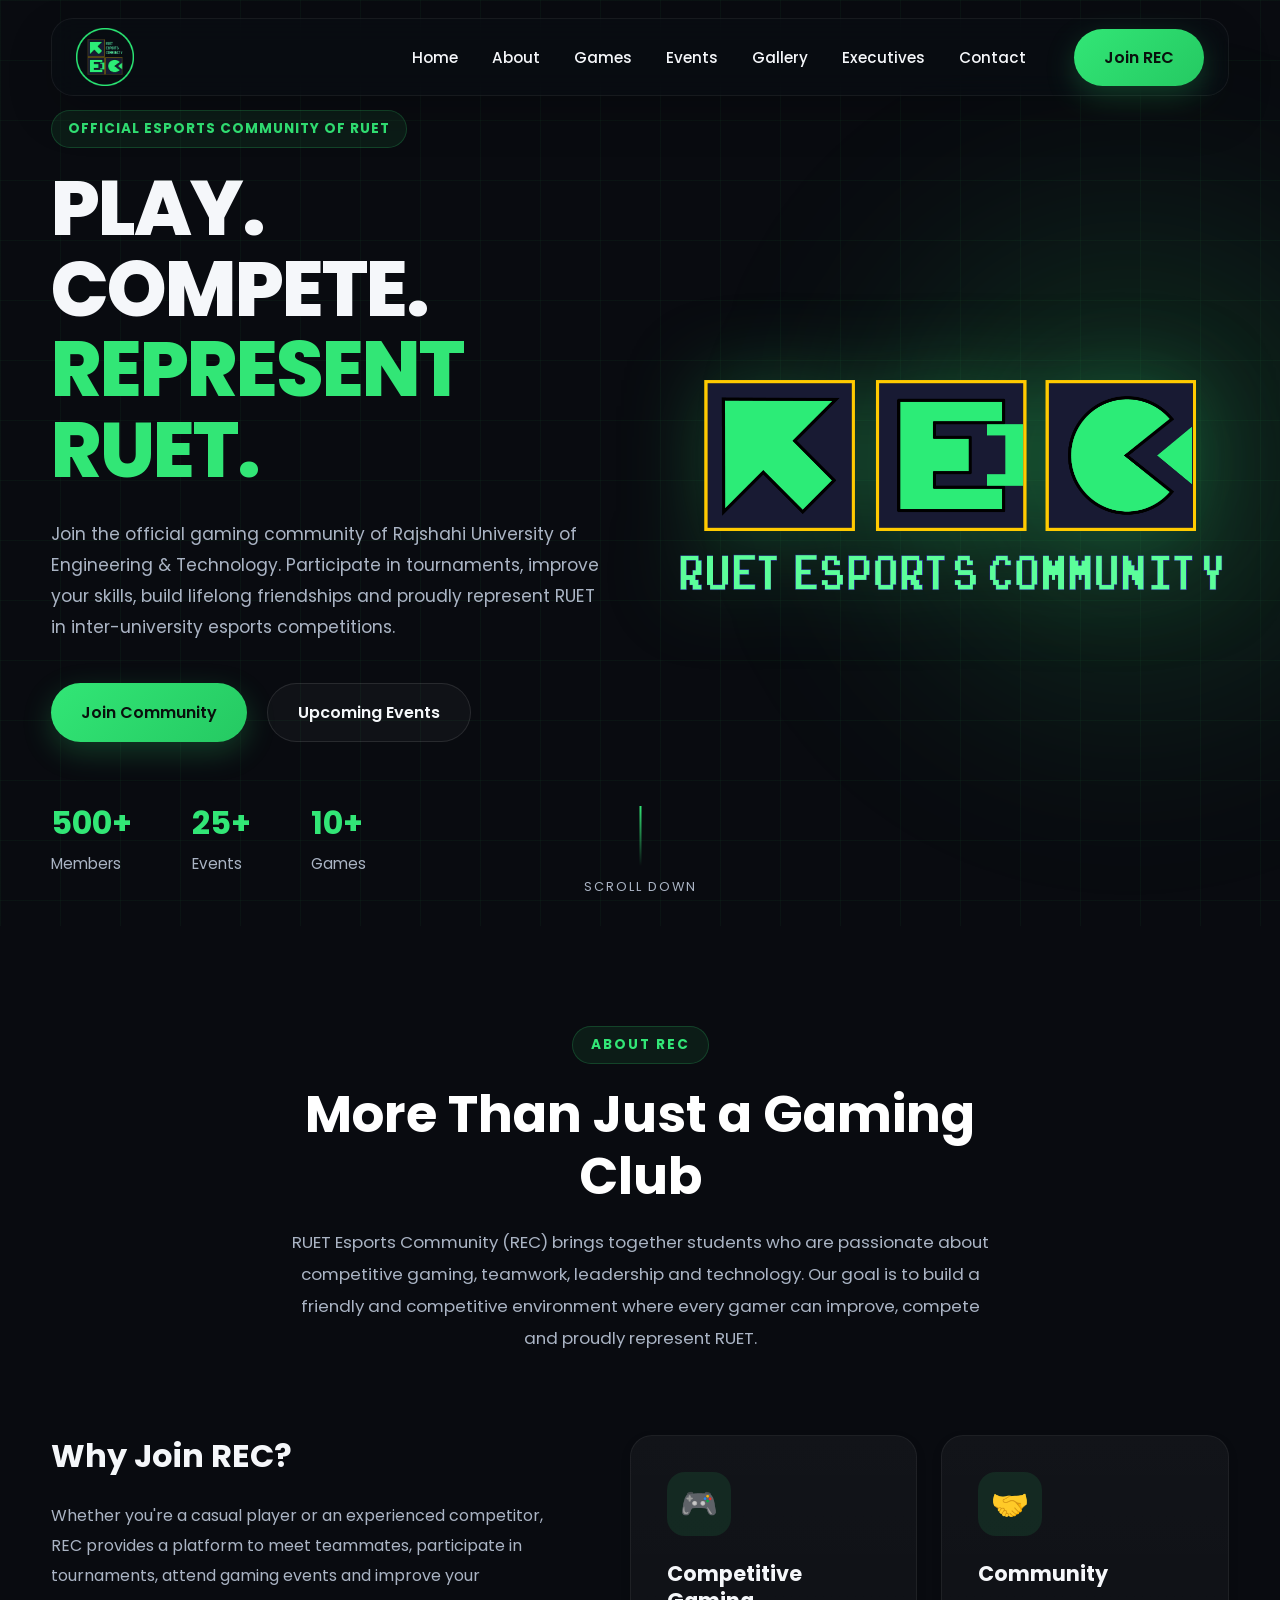
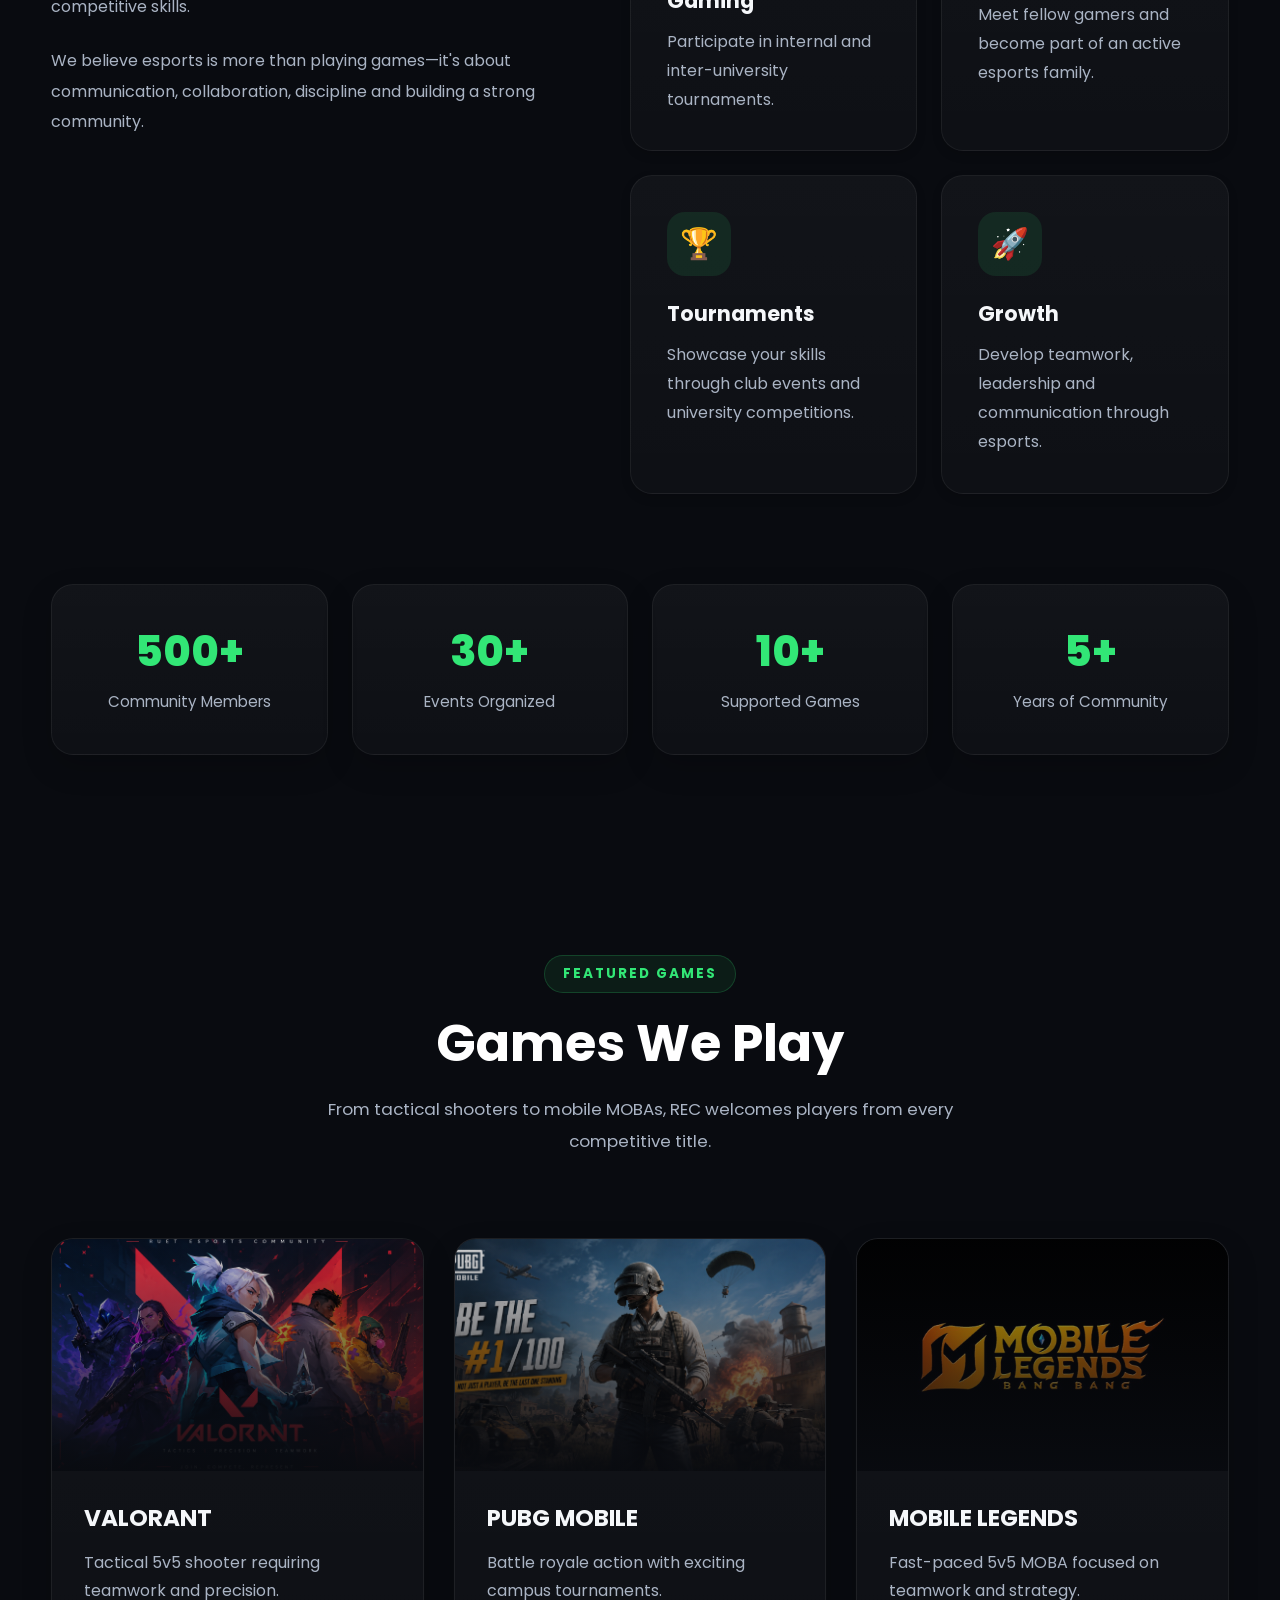
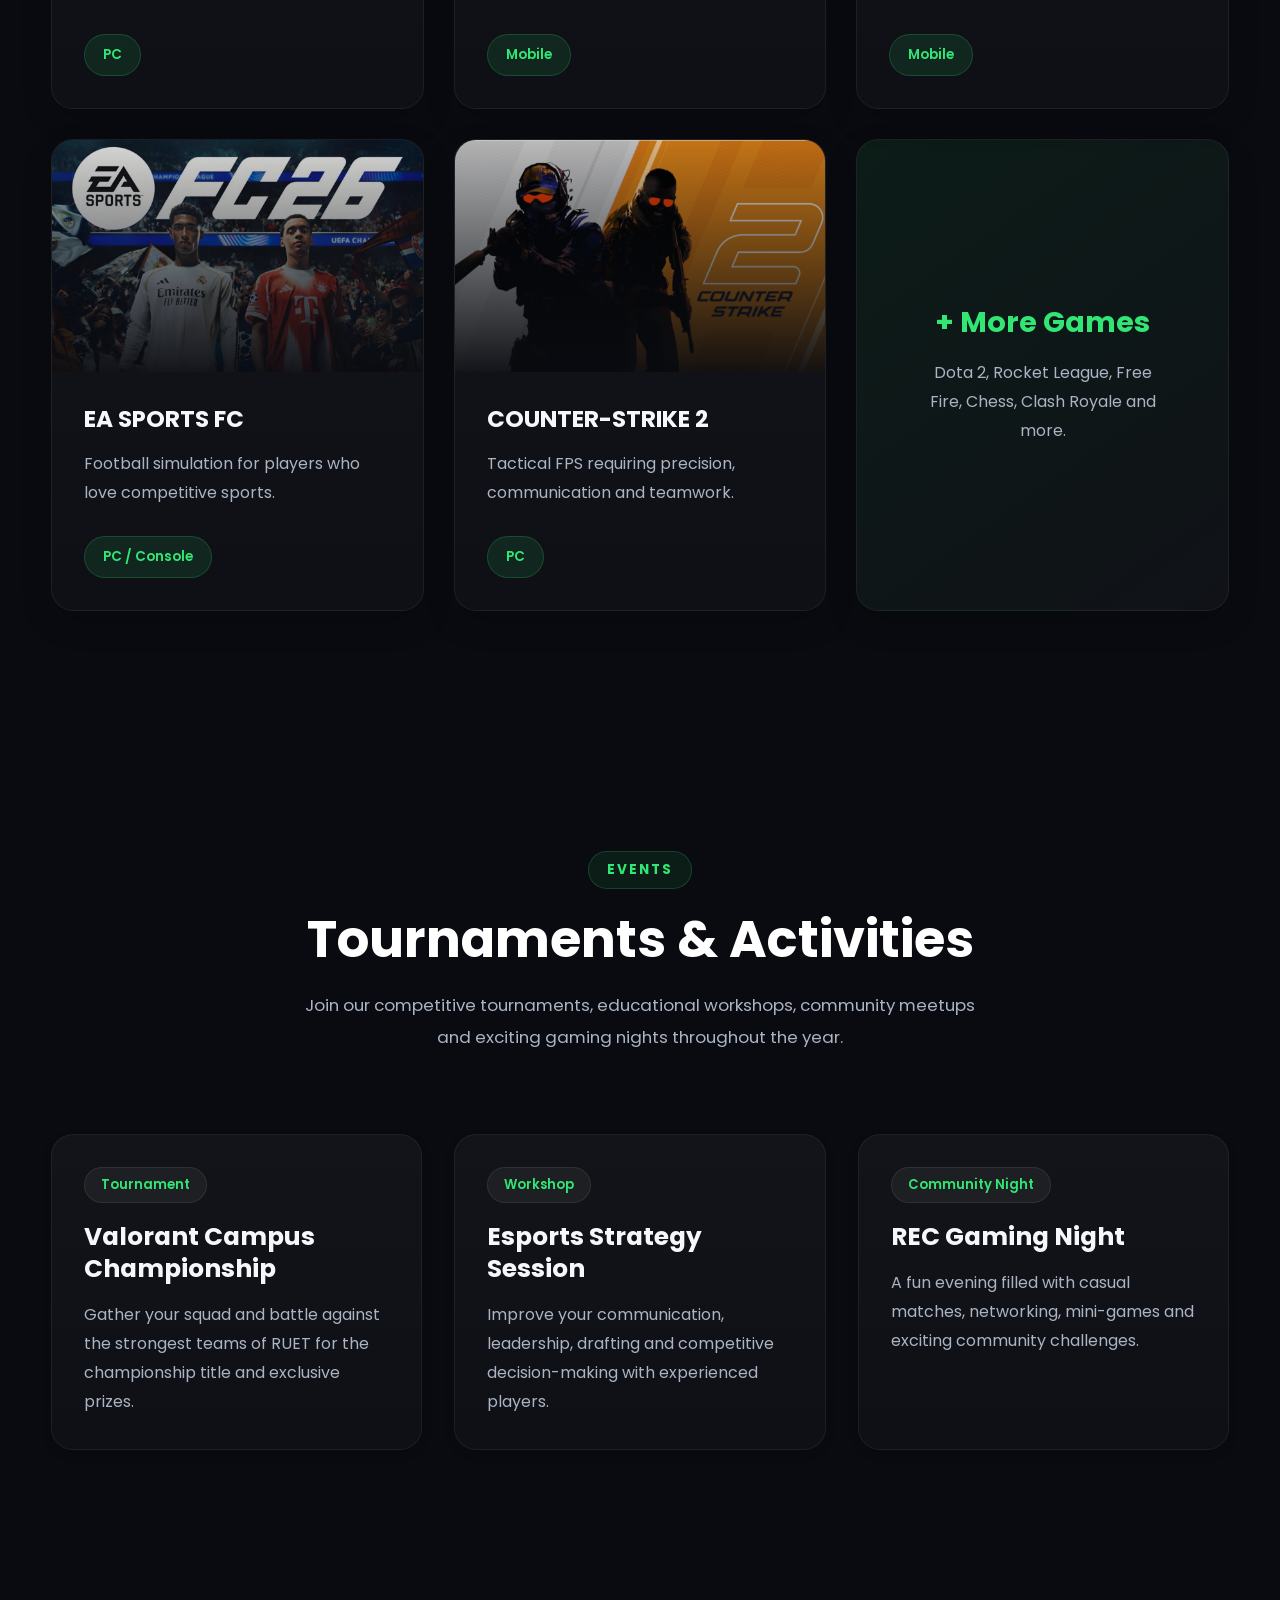
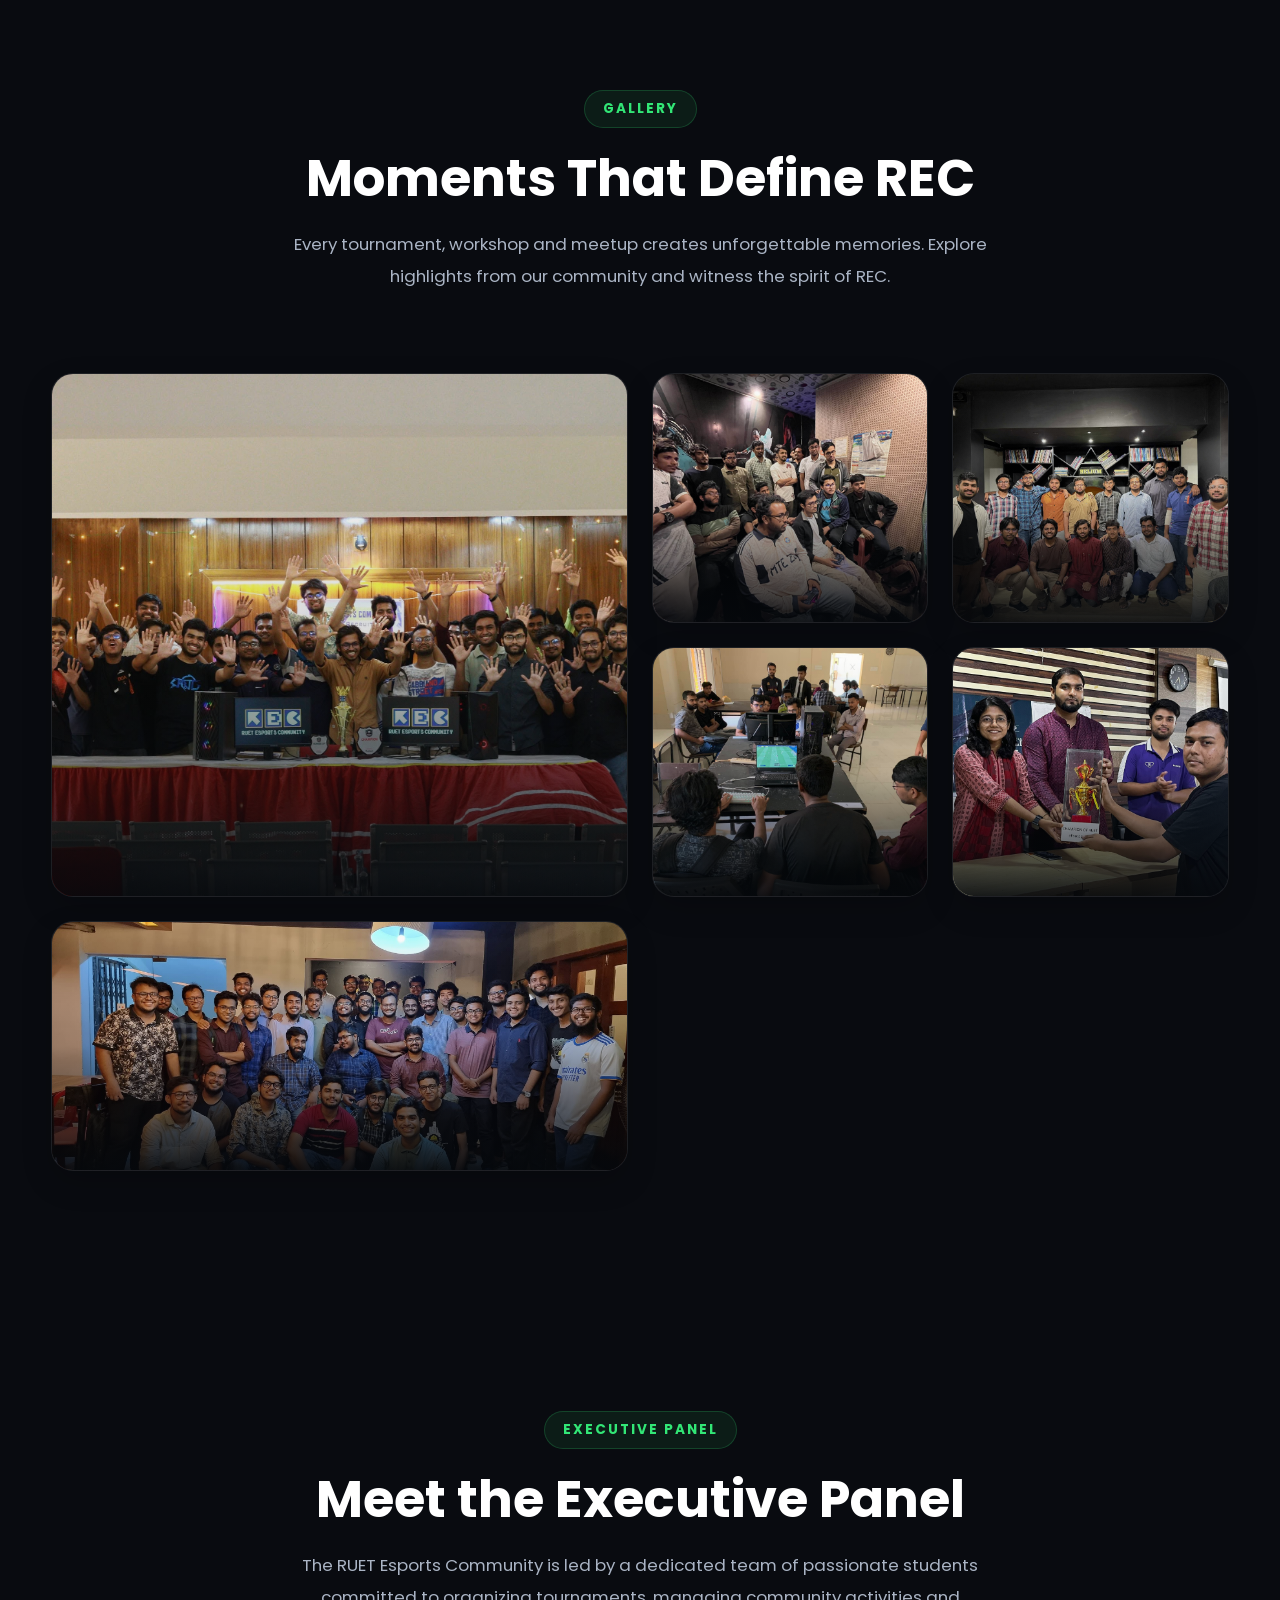
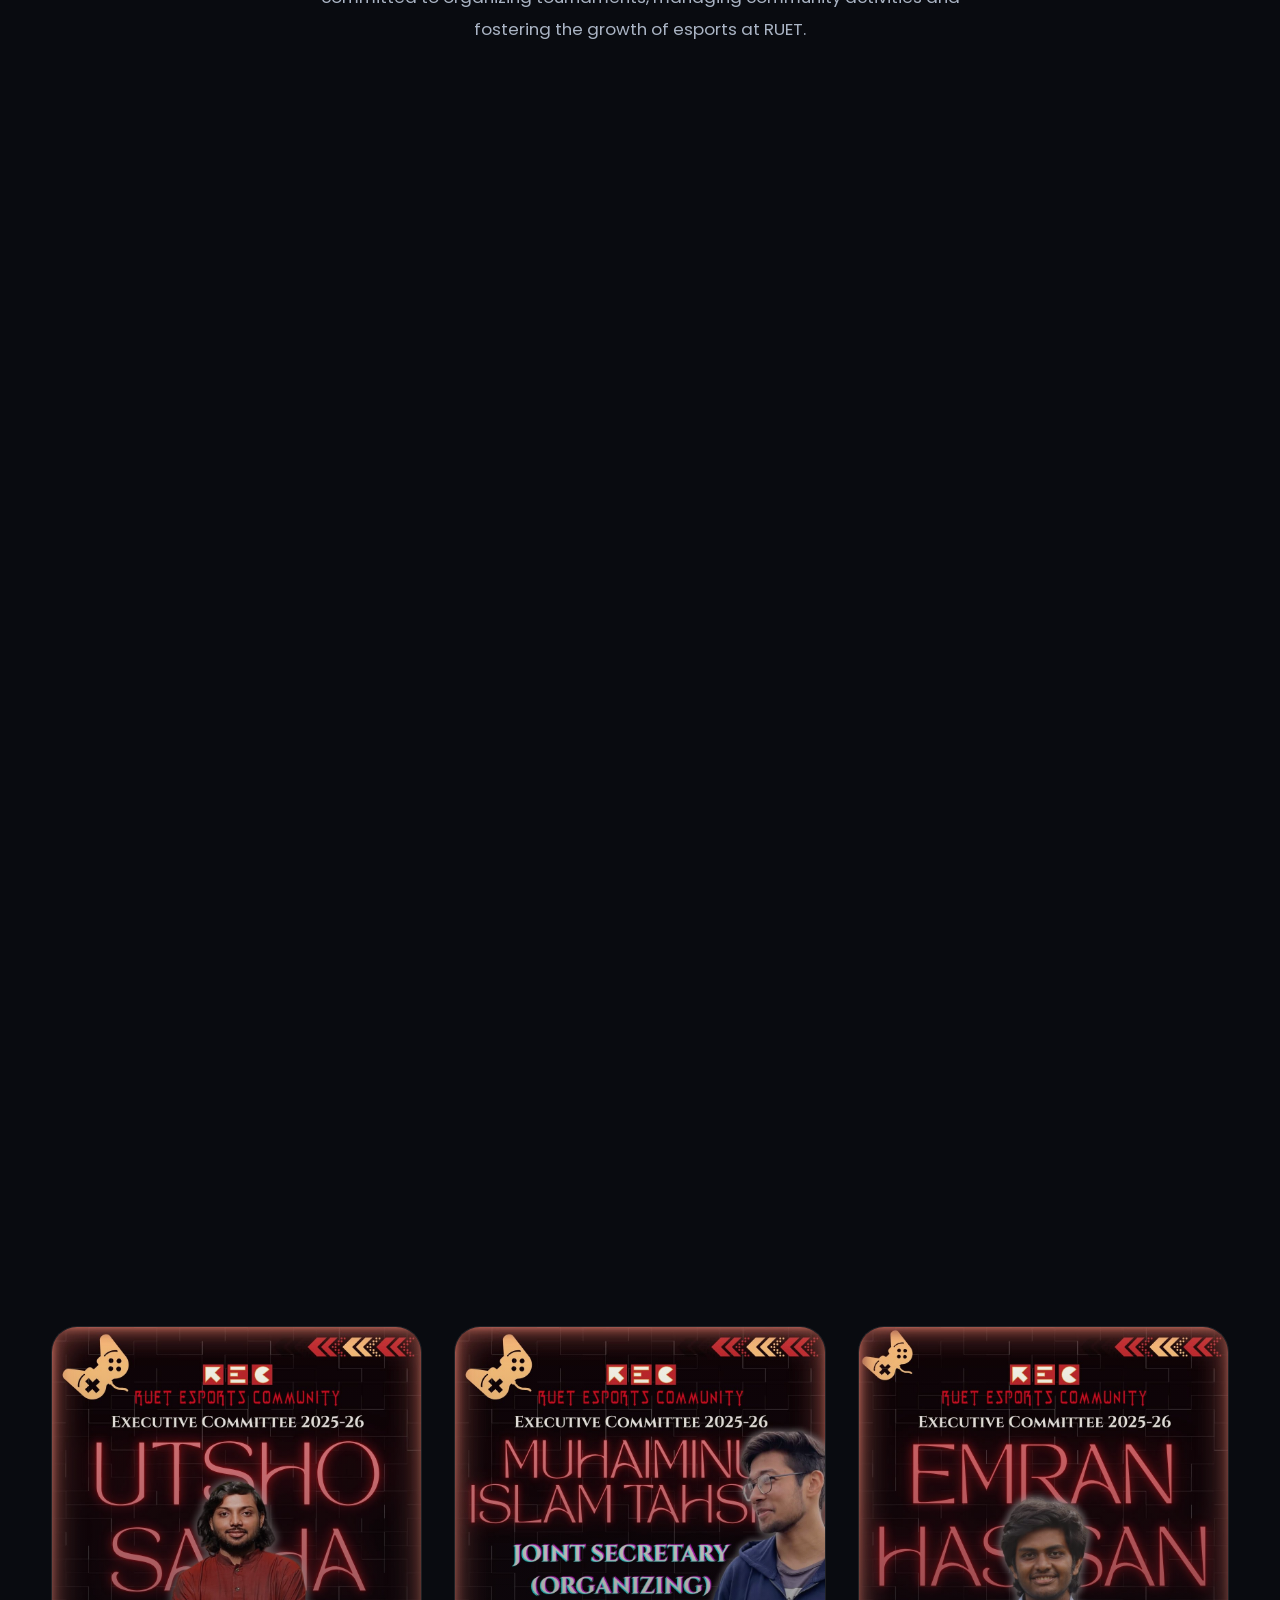
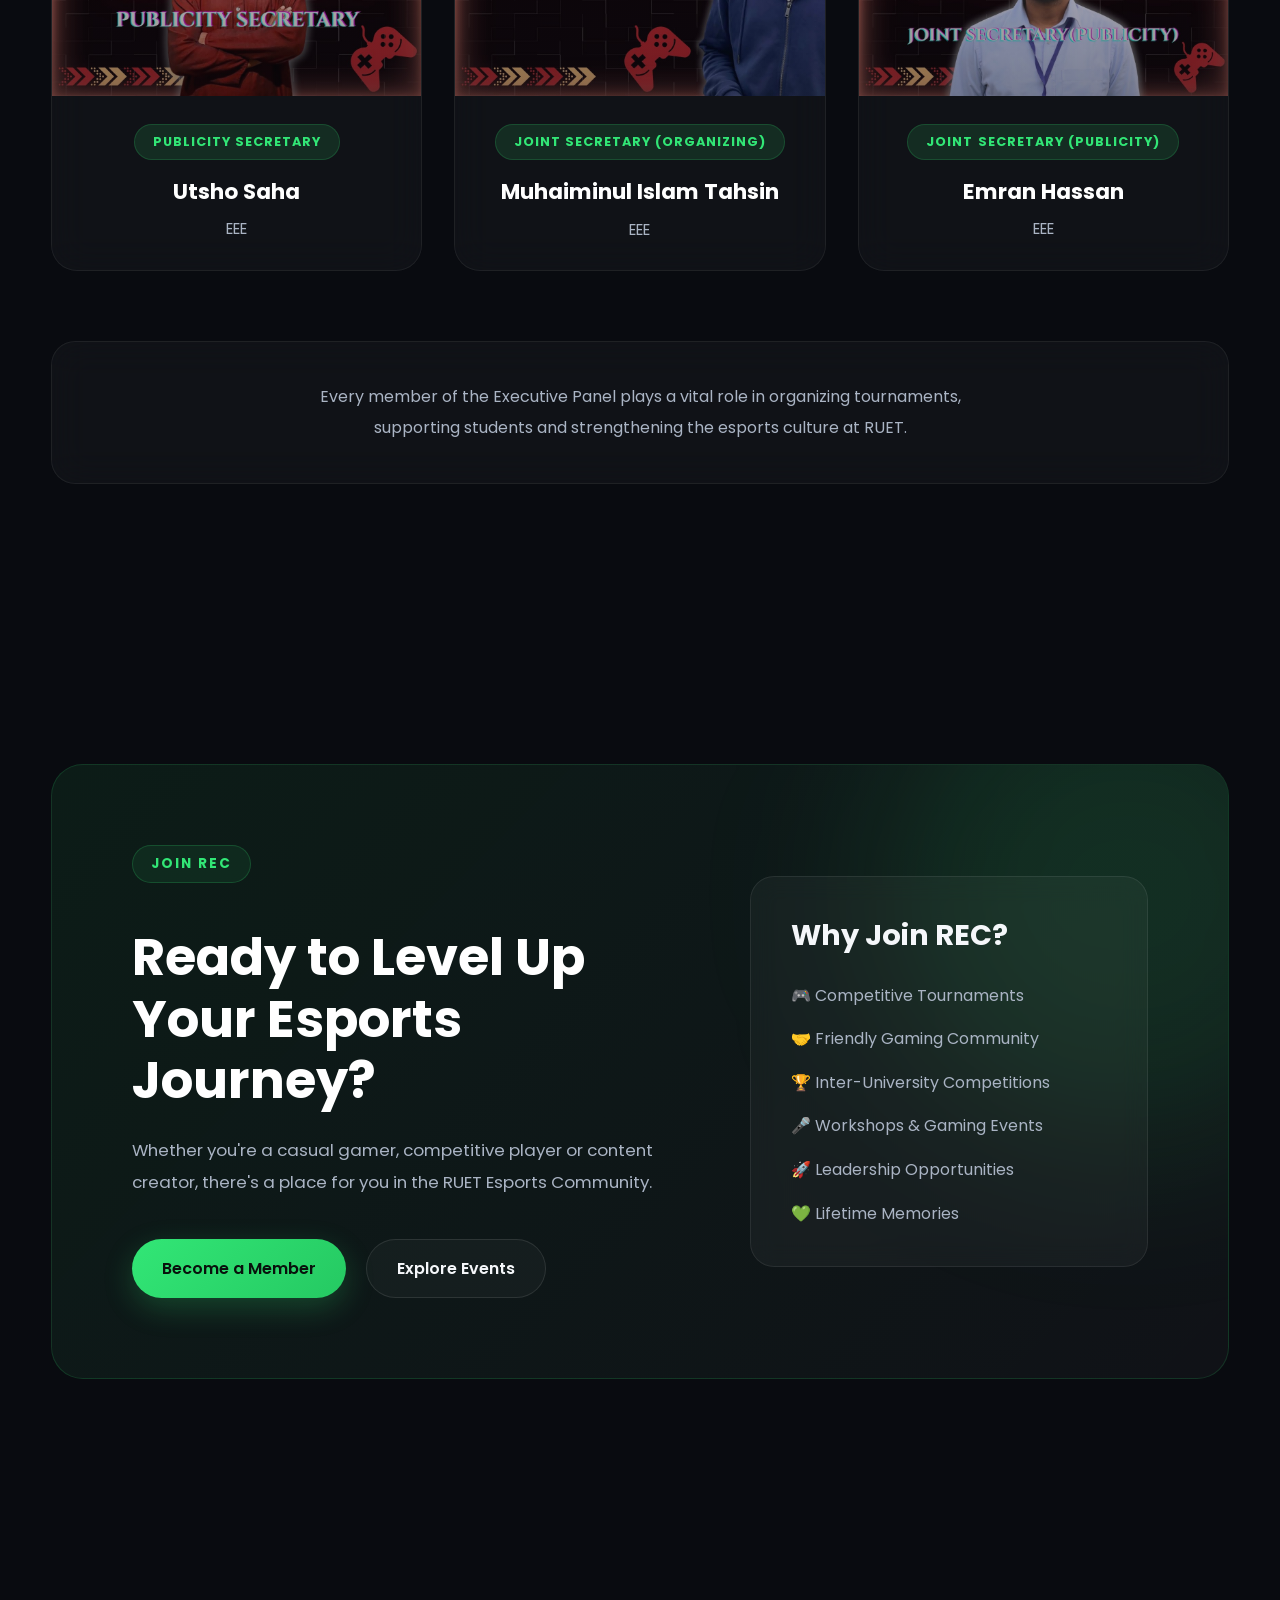
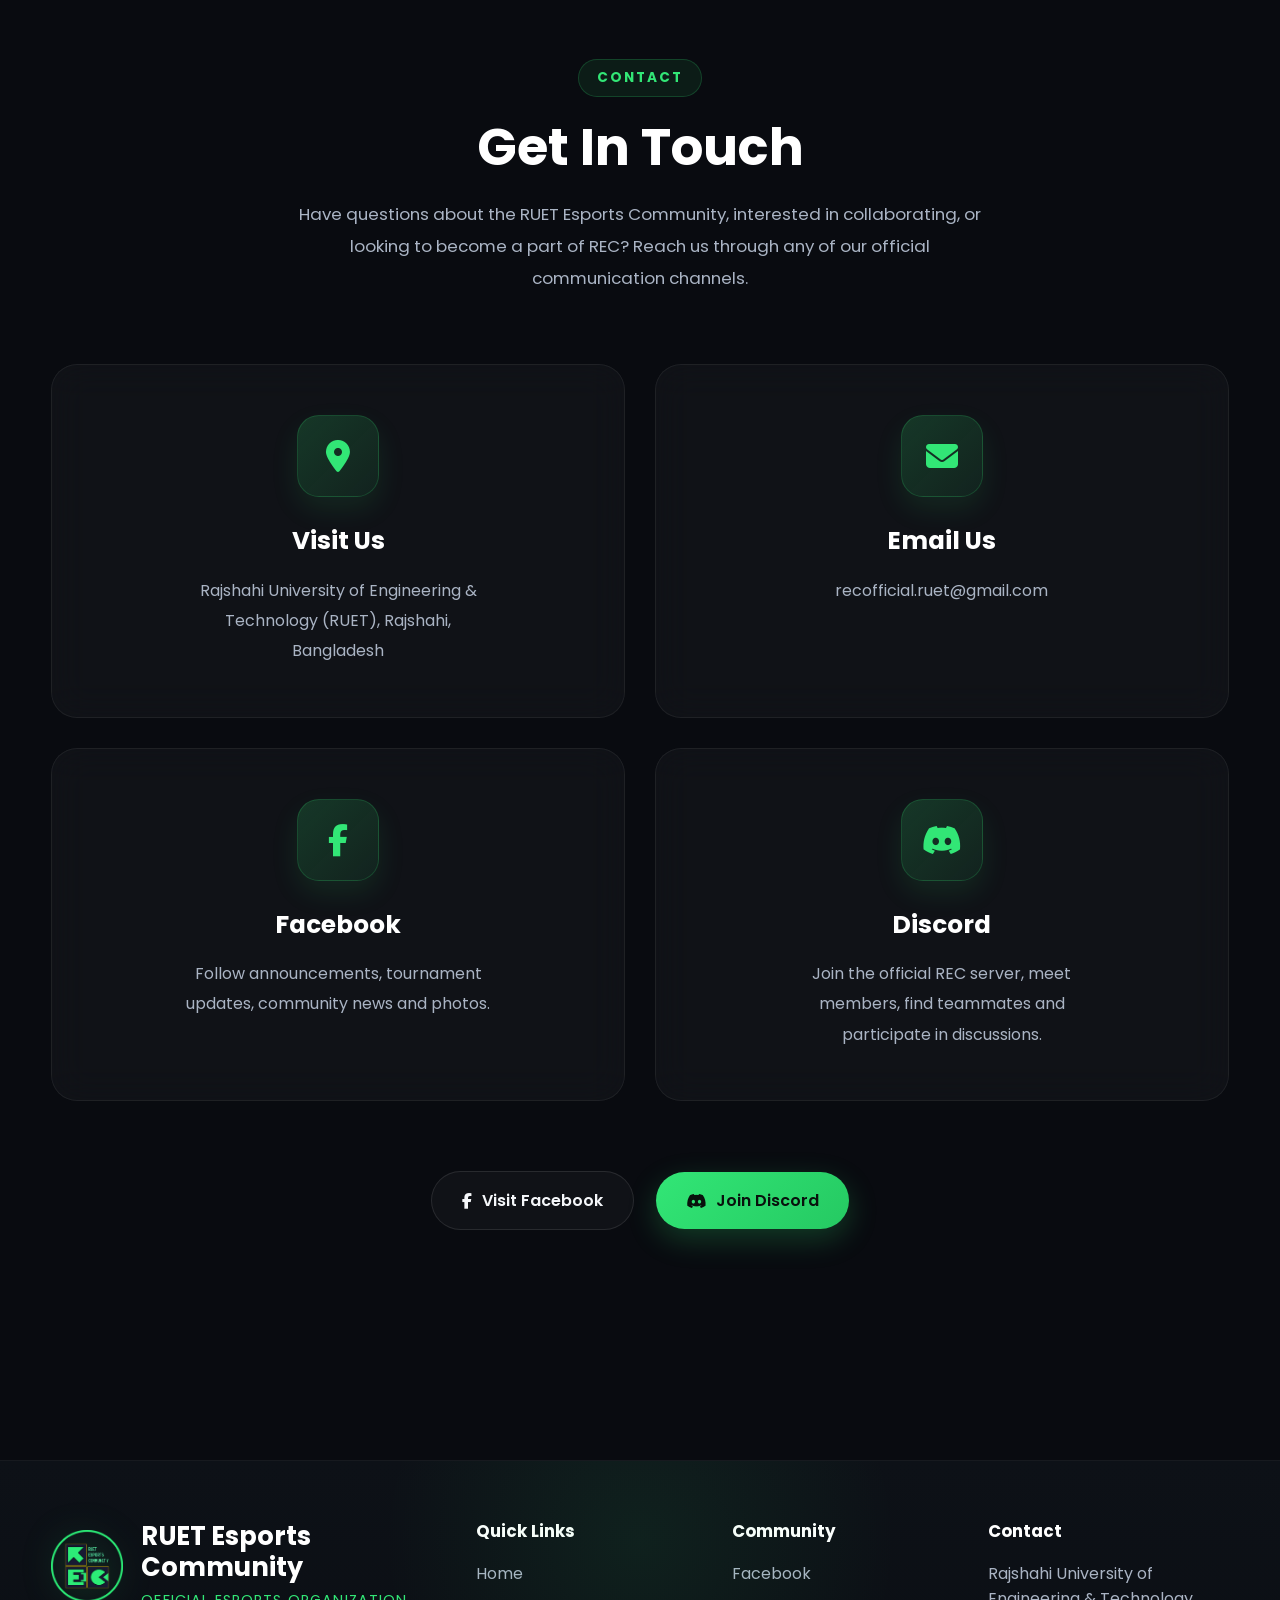
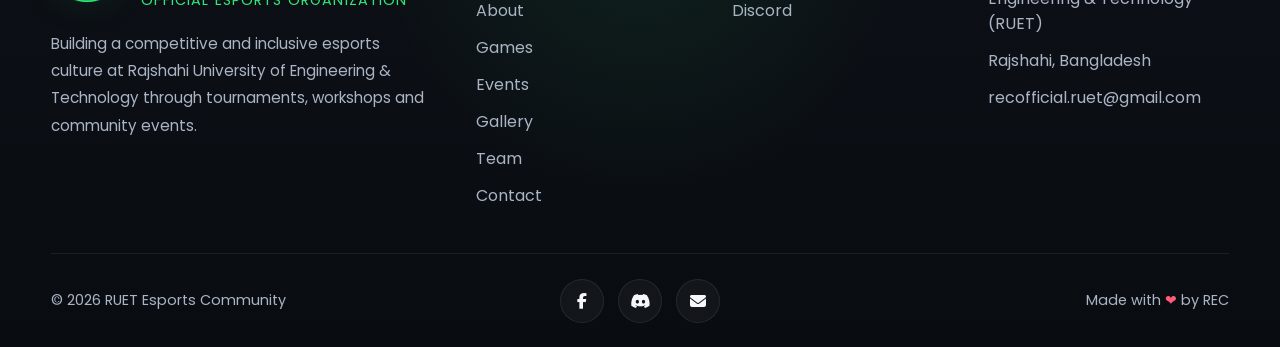
==== commit 2be12a15: "favicon" ====
--- a/index.html
+++ b/index.html
@@ -54,7 +54,7 @@
 
     <link
         rel="canonical"
-        href="https://YOUR-DOMAIN.vercel.app/">
+        href="https://ruetesports.xyz/">
 
 
     <!-- ==========================================
@@ -93,7 +93,7 @@
 
     <meta
         property="og:url"
-        content="https://ruetesports.vercel.app/">
+        content="https://ruetesports.xyz/">
 
 
     <!-- ==========================================
@@ -227,7 +227,7 @@
             <!-- Desktop CTA -->
 
             <a
-                href="https://docs.google.com/forms/d/e/1FAIpQLSeCxrvzvGGfWCeUoxum2o2wmXMyNfwqw_TQV_AgvWT2XFNBYQ/viewform"
+                href="join.html"
                 target="_blank"
                 rel="noopener noreferrer"
                 class="button button--primary navbar__button">
@@ -322,7 +322,7 @@
     <div class="mobile-nav__footer">
 
         <a
-            href="https://docs.google.com/forms/d/e/1FAIpQLSeCxrvzvGGfWCeUoxum2o2wmXMyNfwqw_TQV_AgvWT2XFNBYQ/viewform"
+            href="join.html"
             target="_blank"
             rel="noopener noreferrer"
             class="button button--primary">
@@ -397,7 +397,7 @@
                 <div class="hero__buttons">
 
                     <a
-                        href="https://docs.google.com/forms/d/e/1FAIpQLSeCxrvzvGGfWCeUoxum2o2wmXMyNfwqw_TQV_AgvWT2XFNBYQ/viewform"
+                        href="join.html"
                         target="_blank"
                         rel="noopener noreferrer"
                         class="button button--primary">
@@ -1535,7 +1535,7 @@
                 <div class="cta__buttons">
 
                     <a
-                        href="https://docs.google.com/forms/d/e/1FAIpQLSeCxrvzvGGfWCeUoxum2o2wmXMyNfwqw_TQV_AgvWT2XFNBYQ/viewform"
+                        href="join.html"
                         target="_blank"
                         rel="noopener noreferrer"
                         class="button button--primary">
